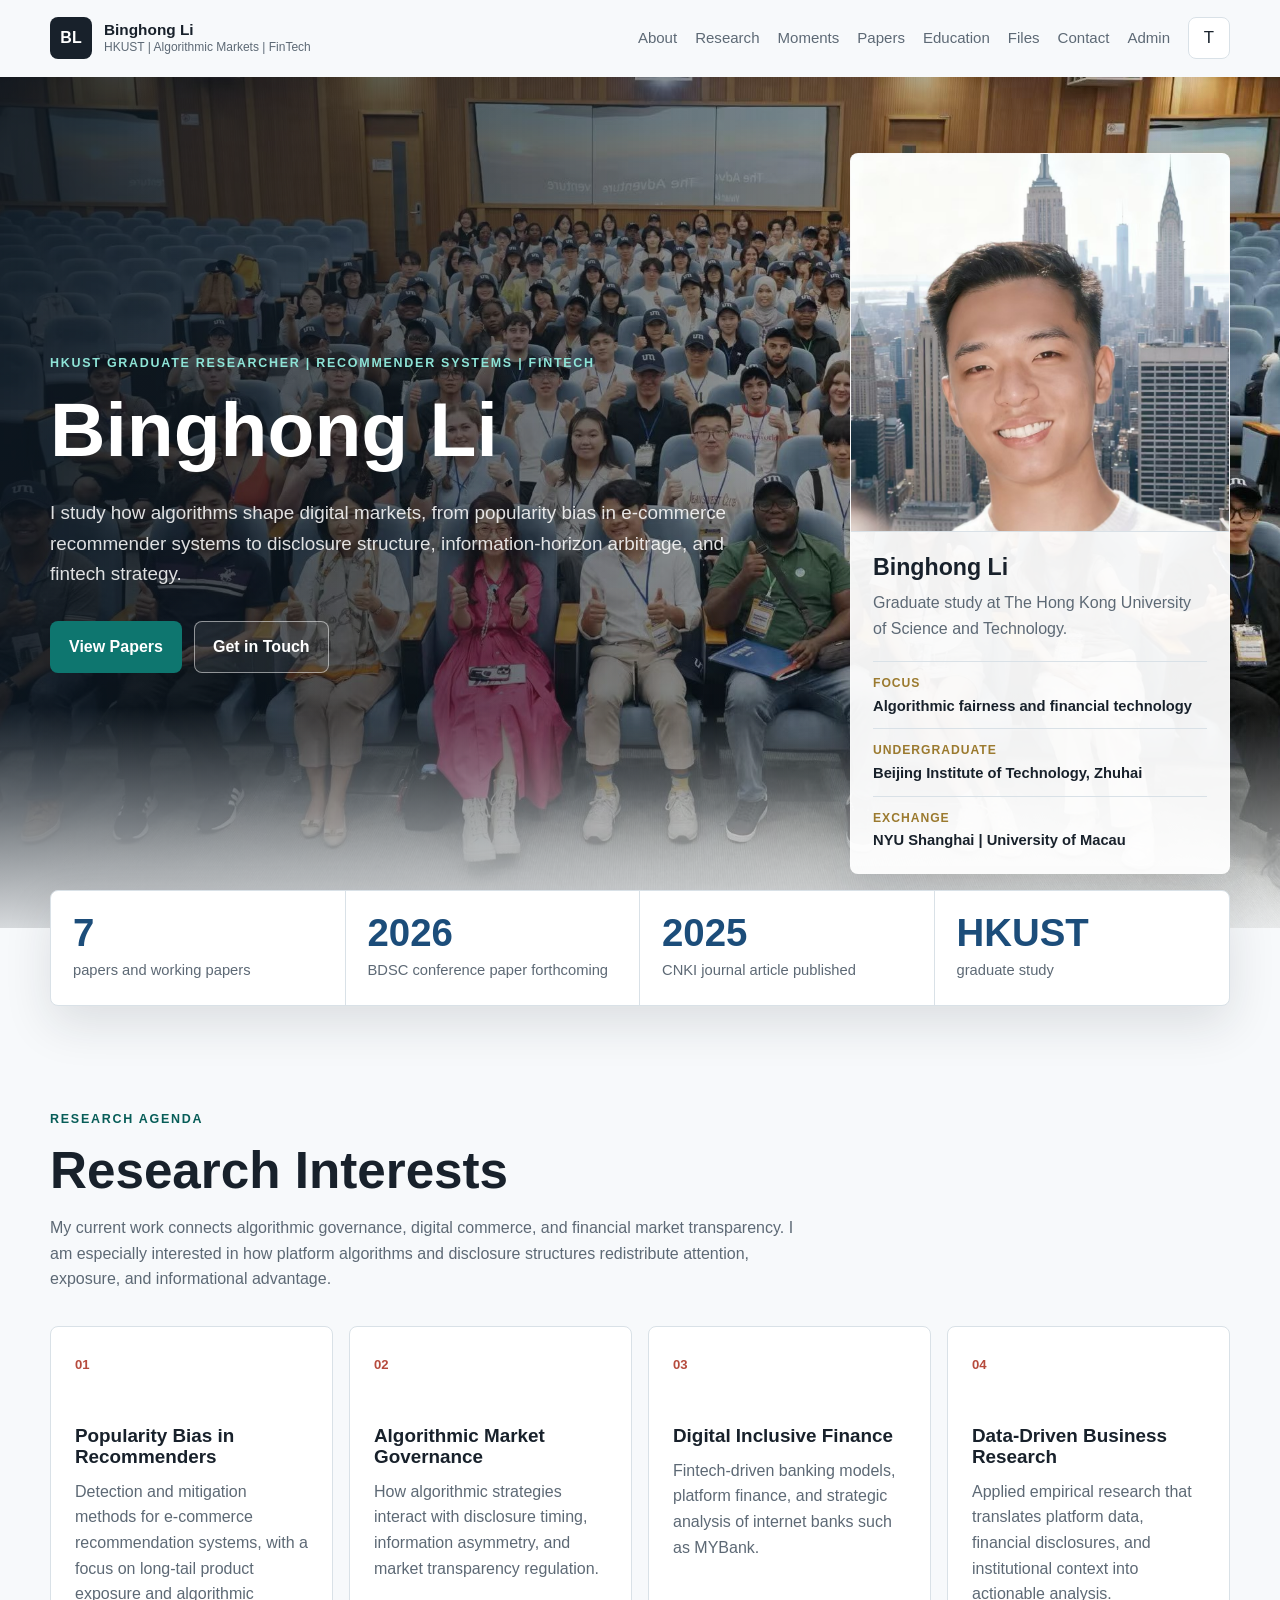
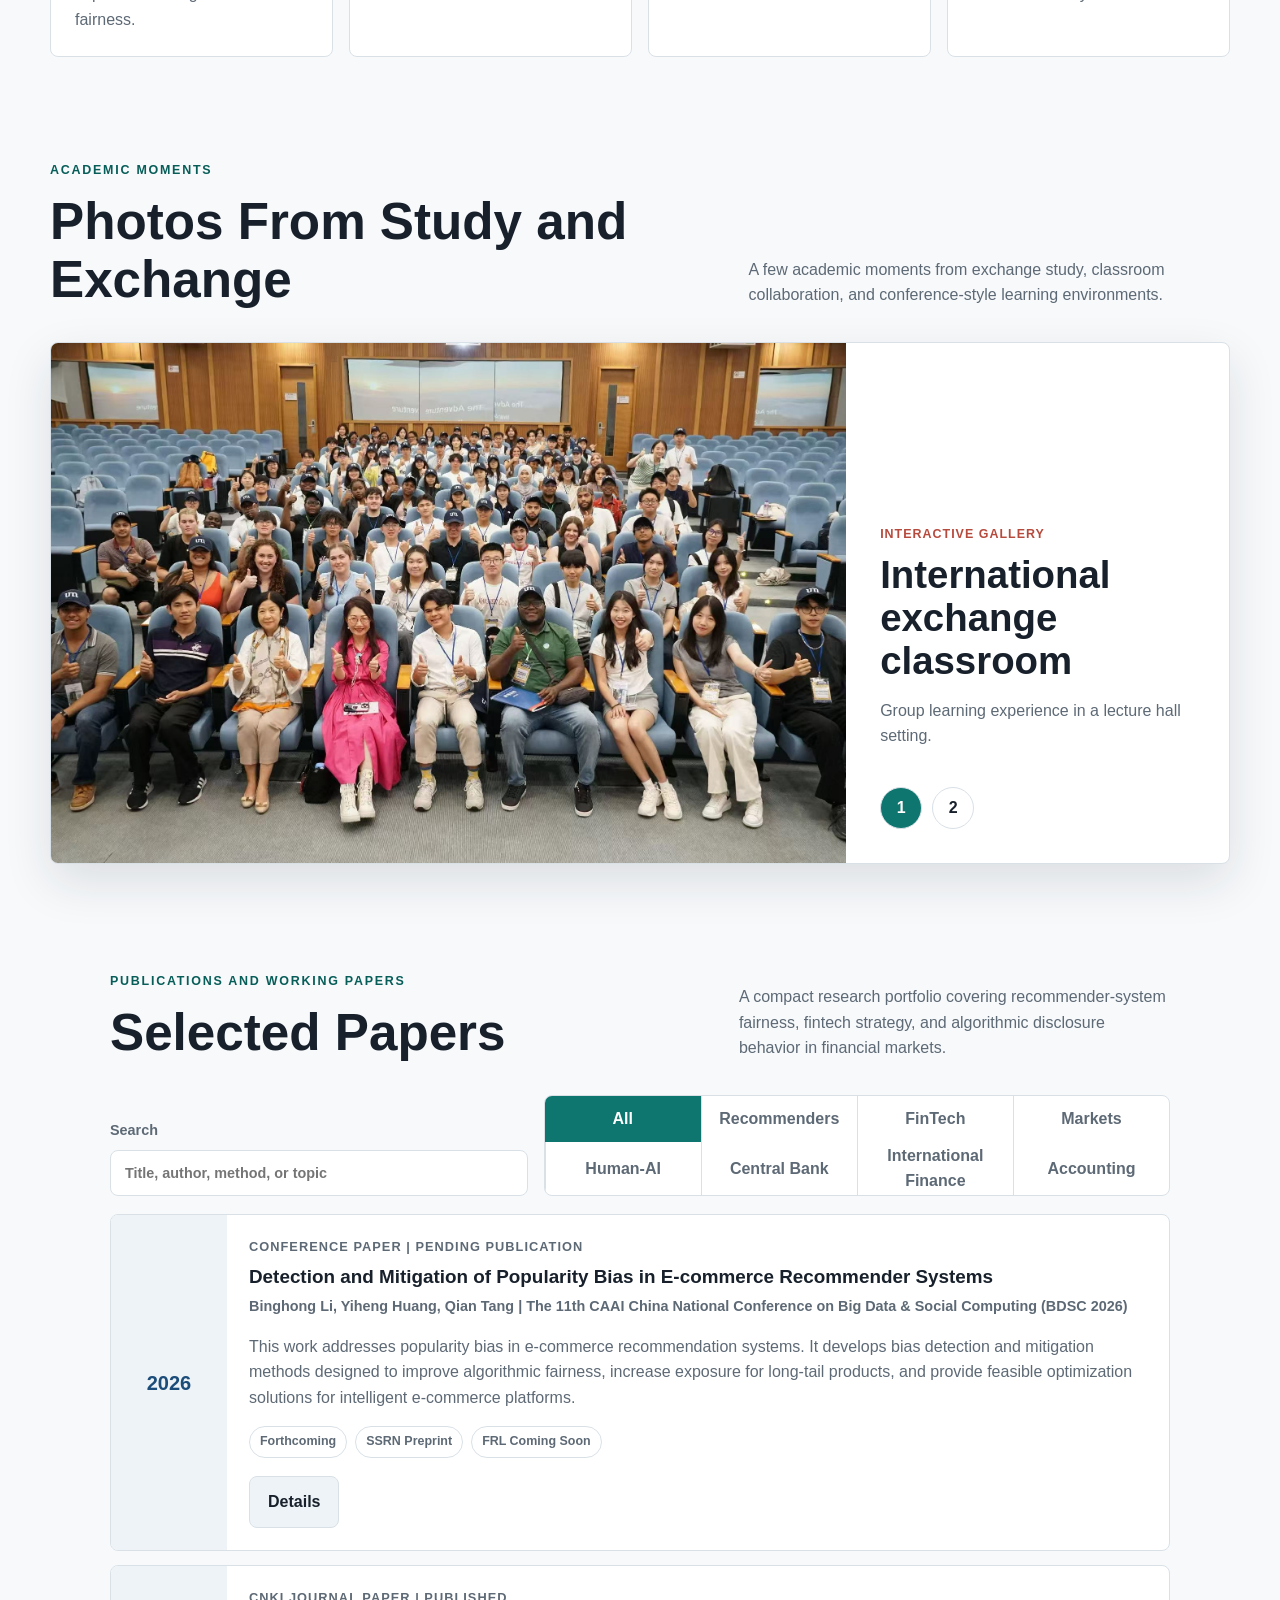
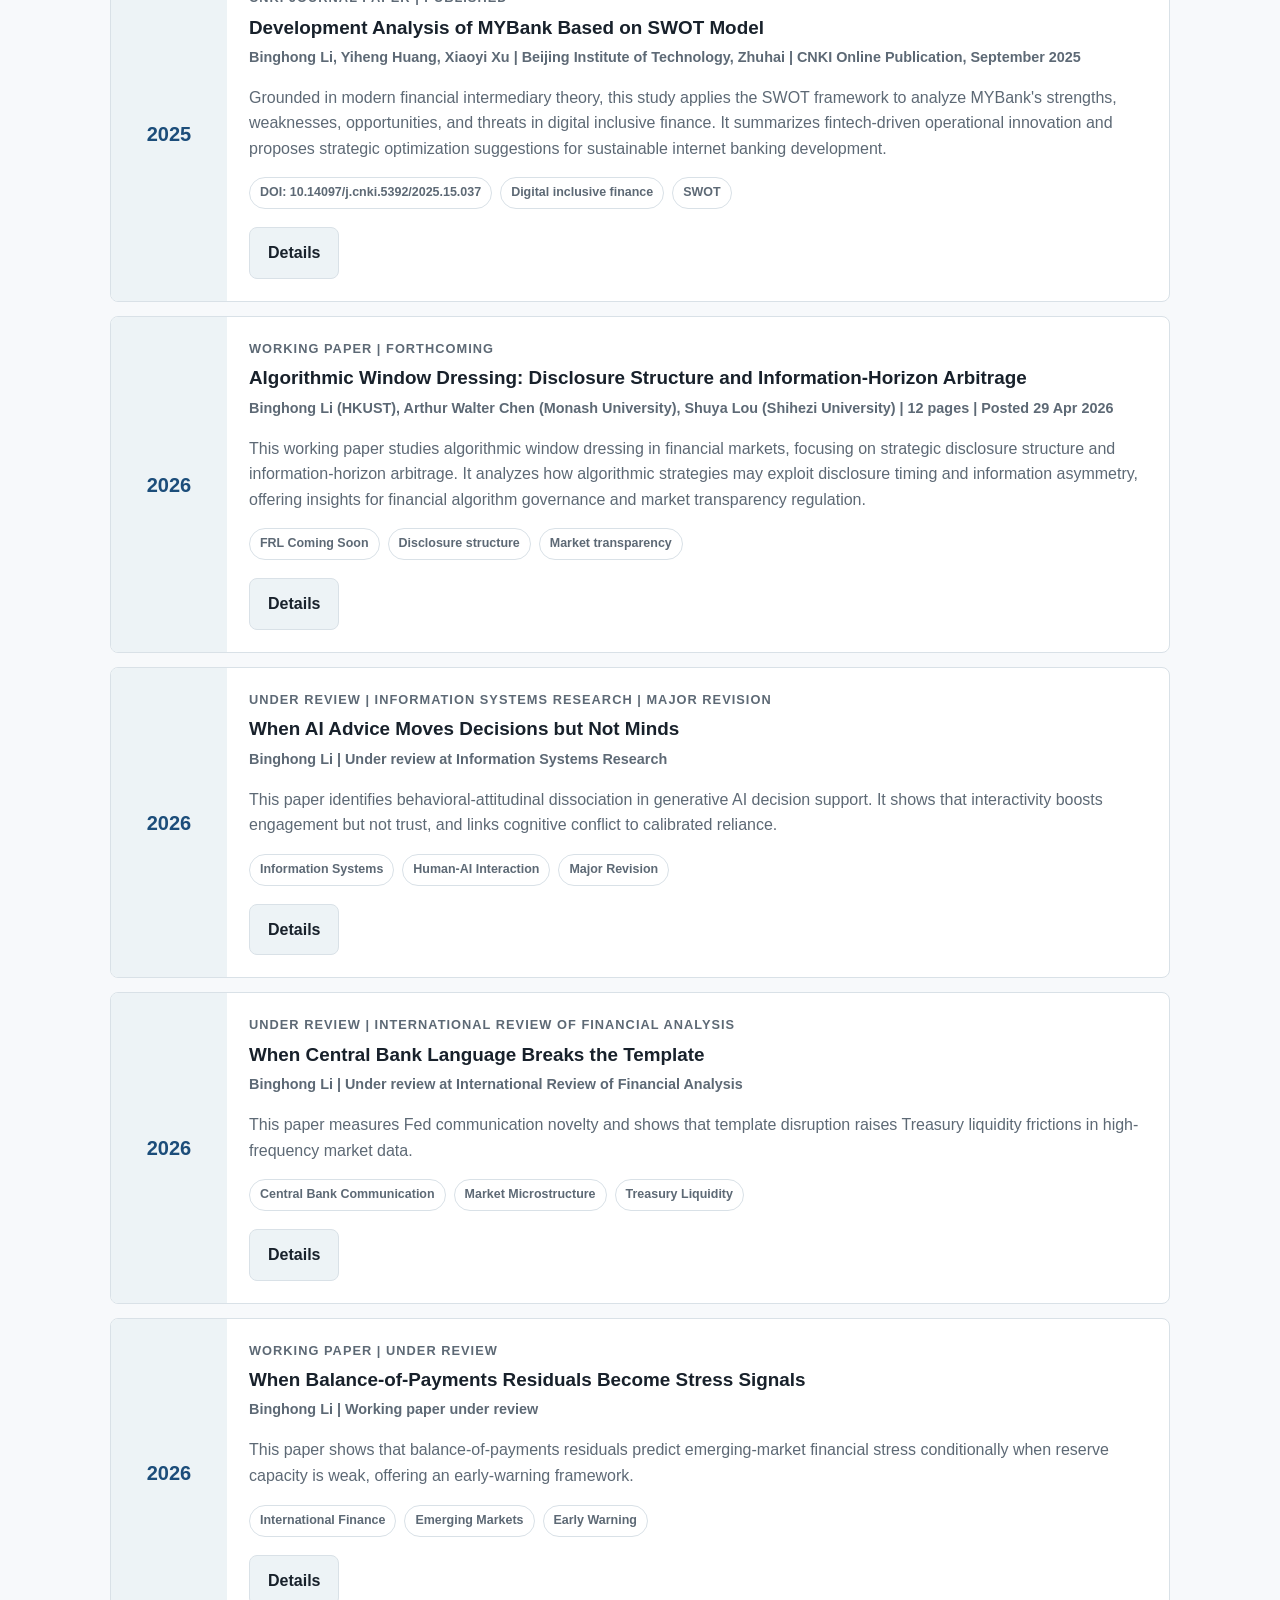
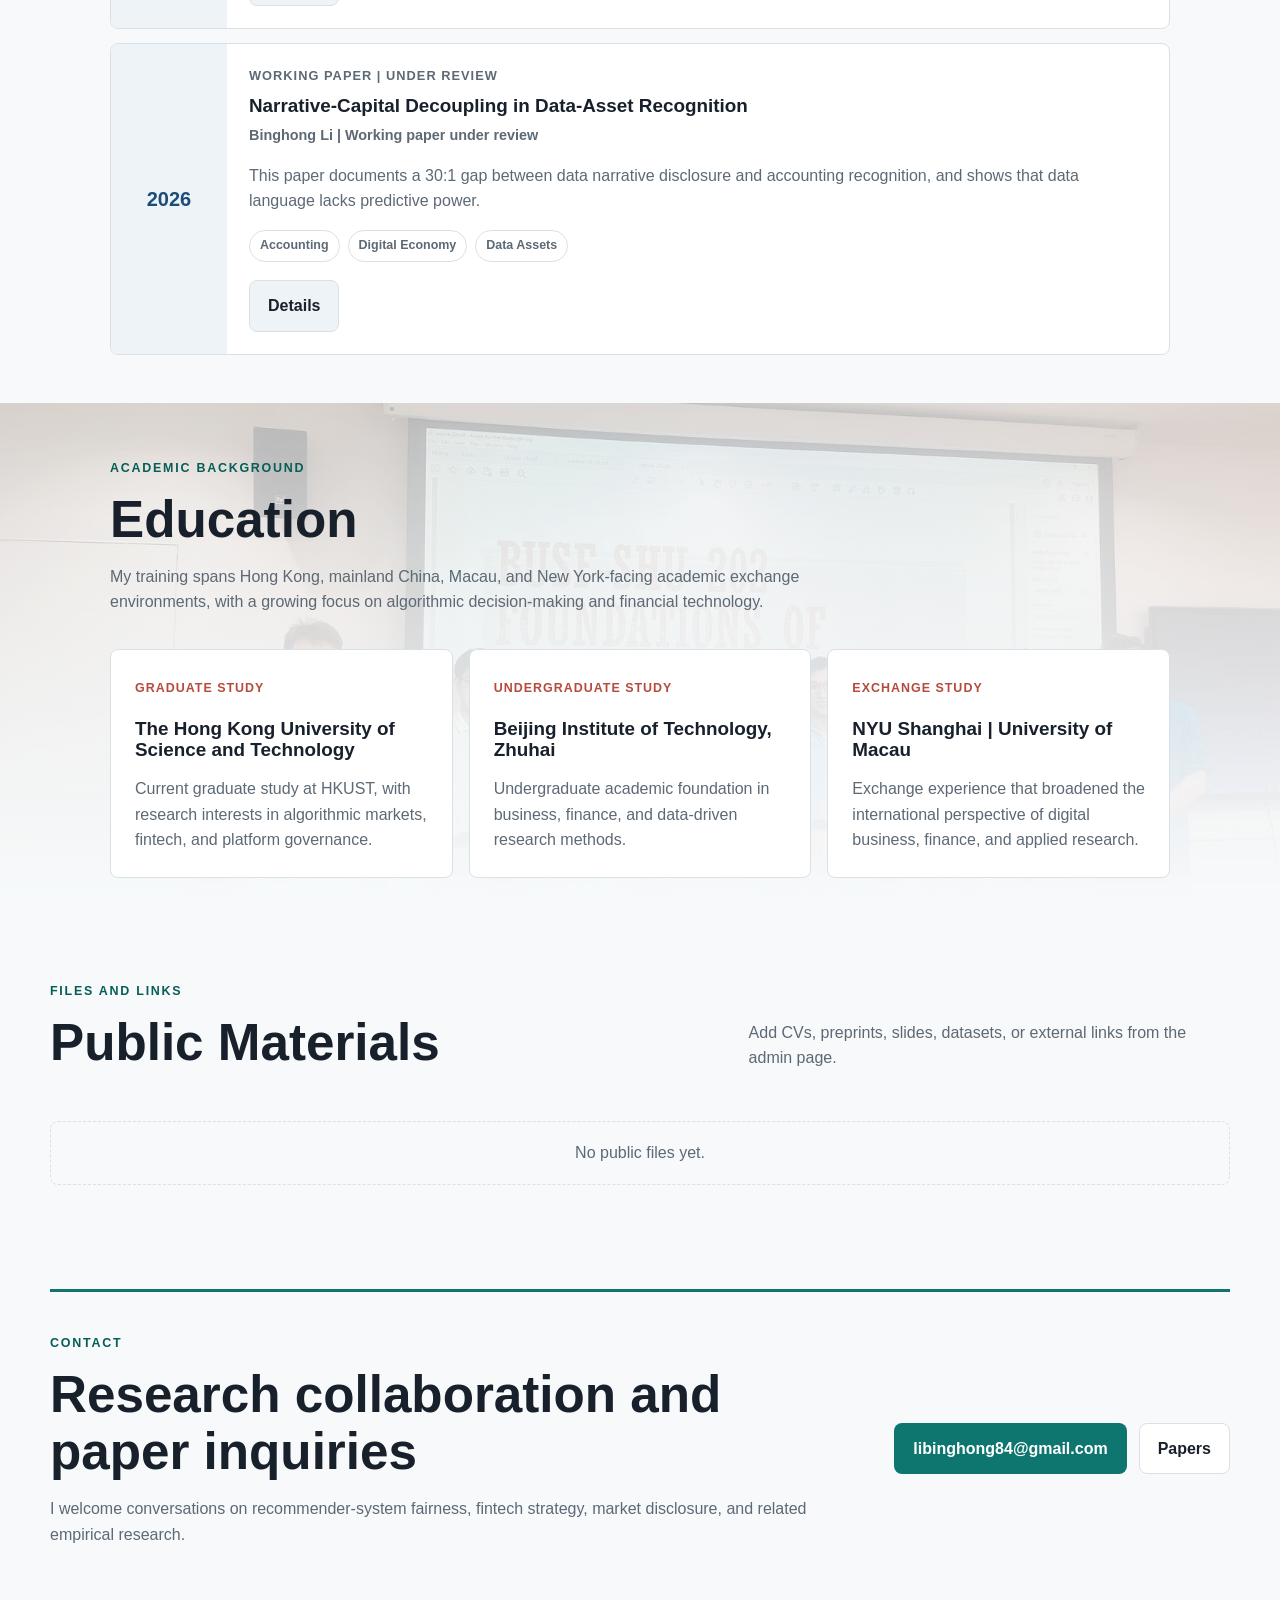
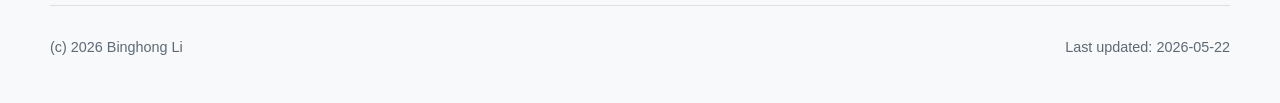
==== index.html @ abc06314 "Add files via upload" ====
<!doctype html>
<html lang="en">
  <head>
    <meta charset="utf-8">
    <meta name="viewport" content="width=device-width, initial-scale=1">
    <meta
      name="description"
      content="Academic website of Binghong Li, an HKUST graduate researcher working on algorithmic fairness, recommender systems, fintech strategy, and financial market disclosure."
    >
    <meta name="author" content="Binghong Li">
    <meta name="robots" content="index, follow">
    <meta property="og:title" content="Binghong Li | Academic Website">
    <meta
      property="og:description"
      content="Research on algorithmic fairness, recommender systems, fintech strategy, and financial market disclosure."
    >
    <meta property="og:type" content="website">
    <meta property="og:url" content="https://joeli558.github.io/">
    <link rel="canonical" href="https://joeli558.github.io/">
    <title>Binghong Li | Academic Website</title>
    <link rel="stylesheet" href="styles.css">
  </head>
  <body>
    <a class="skip-link" href="#main">Skip to content</a>

    <header class="site-header" data-header>
      <nav class="nav-shell" aria-label="Main navigation">
        <a class="brand" href="#home" aria-label="Back to home">
          <span class="brand-mark" aria-hidden="true" data-brand-mark>BL</span>
          <span>
            <strong data-profile-name>Binghong Li</strong>
            <small data-nav-subtitle>HKUST | Algorithmic Markets | FinTech</small>
          </span>
        </a>

        <button class="nav-toggle" type="button" aria-expanded="false" aria-controls="site-menu" aria-label="Open navigation">
          <span></span>
          <span></span>
          <span></span>
        </button>

        <div class="site-menu" id="site-menu">
          <a href="#about">About</a>
          <a href="#research">Research</a>
          <a href="#moments">Moments</a>
          <a href="#papers">Papers</a>
          <a href="#education">Education</a>
          <a href="#files">Files</a>
          <a href="#contact">Contact</a>
          <a href="admin.html">Admin</a>
          <button class="icon-button" type="button" data-theme-toggle aria-label="Toggle color theme" title="Toggle color theme">
            <span data-theme-icon aria-hidden="true">T</span>
          </button>
        </div>
      </nav>
    </header>

    <main id="main">
      <section class="hero personal-hero" id="home" aria-label="Home">
        <div class="hero-overlay"></div>
        <div class="hero-content personal-hero-content">
          <div class="hero-text">
            <p class="eyebrow" data-hero-kicker>HKUST Graduate Researcher | Recommender Systems | FinTech</p>
            <h1 data-hero-title>Binghong Li</h1>
            <p class="hero-copy" data-hero-summary>
              I study how algorithms shape digital markets, from popularity bias in e-commerce recommender systems
              to disclosure structure, information-horizon arbitrage, and fintech strategy.
            </p>
            <div class="hero-actions" aria-label="Primary actions">
              <a class="button primary" href="#papers">View Papers</a>
              <a class="button secondary" href="#contact">Get in Touch</a>
            </div>
          </div>

          <aside class="portrait-card" aria-label="Profile summary">
            <img data-profile-photo src="assets/binghong-li.jpg" alt="Portrait of Binghong Li">
            <div class="portrait-body">
              <h2 data-card-name>Binghong Li</h2>
              <p data-card-summary>Graduate study at The Hong Kong University of Science and Technology.</p>
              <ul class="profile-facts" data-profile-facts></ul>
            </div>
          </aside>
        </div>
      </section>

      <section class="metric-band" id="about" aria-label="Academic overview" data-metrics></section>

      <section class="section" id="research">
        <div class="section-heading">
          <p class="eyebrow">Research Agenda</p>
          <h2>Research Interests</h2>
          <p data-research-intro>
            My current work connects algorithmic governance, digital commerce, and financial market transparency.
            I am especially interested in how platform algorithms and disclosure structures redistribute attention,
            exposure, and informational advantage.
          </p>
        </div>

        <div class="focus-grid" data-research-grid></div>
      </section>

      <section class="section moments-section" id="moments">
        <div class="section-heading split">
          <div>
            <p class="eyebrow">Academic Moments</p>
            <h2>Photos From Study and Exchange</h2>
          </div>
          <p data-moments-intro>
            A few academic moments from exchange study, classroom collaboration, and conference-style learning environments.
          </p>
        </div>

        <div class="moment-viewer">
          <div class="moment-frame">
            <img data-moment-image src="assets/background-auditorium.jpg" alt="Academic moment">
          </div>
          <div class="moment-panel">
            <p class="project-type">Interactive gallery</p>
            <h3 data-moment-title>International exchange classroom</h3>
            <p data-moment-caption>Group learning experience in a lecture hall setting.</p>
            <div class="moment-actions" data-moment-actions></div>
          </div>
        </div>
      </section>

      <section class="section paper-section" id="papers">
        <div class="section-heading split">
          <div>
            <p class="eyebrow">Publications and Working Papers</p>
            <h2>Selected Papers</h2>
          </div>
          <p data-papers-intro>
            A compact research portfolio covering recommender-system fairness, fintech strategy, and algorithmic disclosure behavior in financial markets.
          </p>
        </div>

        <div class="paper-tools" aria-label="Paper filters">
          <label class="search-field">
            <span>Search</span>
            <input data-paper-search type="search" placeholder="Title, author, method, or topic" autocomplete="off">
          </label>

          <div class="segmented" role="group" aria-label="Filter papers by topic" data-paper-filters></div>
        </div>

        <div class="paper-list" data-paper-list></div>
        <p class="empty-state" data-empty-state hidden>No matching paper found.</p>
      </section>

      <section class="section education-section" id="education">
        <div class="section-heading">
          <p class="eyebrow">Academic Background</p>
          <h2>Education</h2>
          <p data-education-intro>
            My training spans Hong Kong, mainland China, Macau, and New York-facing academic exchange environments,
            with a growing focus on algorithmic decision-making and financial technology.
          </p>
        </div>

        <div class="timeline-grid" data-education-grid></div>
      </section>

      <section class="section files-section" id="files">
        <div class="section-heading split">
          <div>
            <p class="eyebrow">Files and Links</p>
            <h2>Public Materials</h2>
          </div>
          <p data-files-intro>
            Add CVs, preprints, slides, datasets, or external links from the admin page.
          </p>
        </div>

        <div class="file-grid" data-file-grid></div>
        <p class="empty-state" data-file-empty>No public files yet.</p>
      </section>

      <section class="contact-band" id="contact">
        <div>
          <p class="eyebrow">Contact</p>
          <h2 data-contact-title>Research collaboration and paper inquiries</h2>
          <p data-contact-text>
            I welcome conversations on recommender-system fairness, fintech strategy, market disclosure,
            and related empirical research.
          </p>
        </div>
        <div class="contact-actions">
          <a class="button primary" data-contact-email href="mailto:libinghong84@gmail.com">libinghong84@gmail.com</a>
          <a class="button secondary" href="#papers">Papers</a>
        </div>
      </section>
    </main>

    <footer class="site-footer">
      <p data-footer-copy>(c) 2026 Binghong Li</p>
      <p>Last updated: <span data-last-updated>2026-05-22</span></p>
    </footer>

    <script src="content/site-content.js"></script>
    <script src="script.js"></script>
  </body>
</html>
---- styles.css ----
:root {
  color-scheme: light;
  --bg: #f7f9fb;
  --surface: #ffffff;
  --surface-strong: #edf3f6;
  --ink: #18212b;
  --muted: #5d6975;
  --line: #d9e1e7;
  --teal: #0e766f;
  --teal-dark: #075d58;
  --blue: #1c4d7a;
  --coral: #b64b3d;
  --brass: #9b7a2f;
  --shadow: 0 18px 48px rgba(24, 33, 43, 0.12);
  --header-height: 76px;
}

:root[data-theme="dark"] {
  color-scheme: dark;
  --bg: #111820;
  --surface: #18222d;
  --surface-strong: #22303d;
  --ink: #f3f7fb;
  --muted: #b9c4cf;
  --line: #334454;
  --teal: #4bb7aa;
  --teal-dark: #7ccfc7;
  --blue: #8cbde6;
  --coral: #e48a7d;
  --brass: #d5b96a;
  --shadow: 0 18px 48px rgba(0, 0, 0, 0.24);
}

* {
  box-sizing: border-box;
}

html {
  scroll-behavior: smooth;
}

body {
  margin: 0;
  background: var(--bg);
  color: var(--ink);
  font-family:
    "Inter",
    "Segoe UI",
    "Noto Sans SC",
    "Microsoft YaHei",
    Arial,
    sans-serif;
  line-height: 1.6;
}

body.nav-open {
  overflow: hidden;
}

a {
  color: inherit;
  text-decoration: none;
}

img {
  display: block;
  max-width: 100%;
}

button,
input {
  font: inherit;
}

.skip-link {
  position: fixed;
  left: 16px;
  top: -60px;
  z-index: 20;
  background: var(--surface);
  border: 1px solid var(--line);
  padding: 10px 14px;
  transition: top 0.2s ease;
}

.skip-link:focus {
  top: 16px;
}

.site-header {
  position: sticky;
  top: 0;
  z-index: 10;
  min-height: var(--header-height);
  border-bottom: 1px solid transparent;
  transition:
    background 0.2s ease,
    border-color 0.2s ease,
    box-shadow 0.2s ease;
}

.site-header.is-scrolled {
  background: color-mix(in srgb, var(--surface) 94%, transparent);
  border-bottom-color: var(--line);
  box-shadow: 0 10px 28px rgba(24, 33, 43, 0.08);
  backdrop-filter: blur(18px);
}

.nav-shell {
  width: min(1180px, calc(100% - 40px));
  min-height: var(--header-height);
  margin: 0 auto;
  display: flex;
  align-items: center;
  justify-content: space-between;
  gap: 24px;
}

.brand {
  display: inline-flex;
  align-items: center;
  gap: 12px;
  min-width: 0;
}

.brand-mark {
  width: 42px;
  height: 42px;
  display: grid;
  place-items: center;
  flex: 0 0 auto;
  background: var(--ink);
  color: var(--surface);
  border-radius: 8px;
  font-weight: 800;
  letter-spacing: 0;
}

.brand strong,
.brand small {
  display: block;
}

.brand strong {
  font-size: 0.96rem;
  line-height: 1.2;
}

.brand small {
  color: var(--muted);
  font-size: 0.75rem;
  line-height: 1.25;
}

.site-menu {
  display: flex;
  align-items: center;
  gap: 18px;
  color: var(--muted);
  font-size: 0.94rem;
}

.site-menu a {
  position: relative;
  padding: 10px 0;
}

.site-menu a::after {
  position: absolute;
  left: 0;
  right: 0;
  bottom: 5px;
  height: 2px;
  background: var(--teal);
  content: "";
  opacity: 0;
  transform: scaleX(0.4);
  transition:
    opacity 0.2s ease,
    transform 0.2s ease;
}

.site-menu a:hover,
.site-menu a.is-active {
  color: var(--ink);
}

.site-menu a:hover::after,
.site-menu a.is-active::after {
  opacity: 1;
  transform: scaleX(1);
}

.icon-button,
.nav-toggle {
  border: 1px solid var(--line);
  background: var(--surface);
  color: var(--ink);
  cursor: pointer;
}

.icon-button {
  width: 42px;
  height: 42px;
  display: grid;
  place-items: center;
  border-radius: 8px;
  font-size: 1.05rem;
}

.nav-toggle {
  width: 44px;
  height: 44px;
  display: none;
  place-items: center;
  border-radius: 8px;
  padding: 10px;
}

.nav-toggle span {
  width: 20px;
  height: 2px;
  display: block;
  background: currentColor;
  transition:
    transform 0.2s ease,
    opacity 0.2s ease;
}

.nav-toggle span + span {
  margin-top: 5px;
}

.hero {
  position: relative;
  min-height: clamp(560px, 82svh, 760px);
  display: flex;
  align-items: center;
  isolation: isolate;
  background:
    linear-gradient(90deg, rgba(12, 22, 32, 0.88) 0%, rgba(12, 22, 32, 0.58) 43%, rgba(12, 22, 32, 0.08) 100%),
    url("assets/background-auditorium.jpg") center 46% / cover no-repeat;
  color: #fff;
}

.hero-overlay {
  position: absolute;
  inset: auto 0 0;
  height: 26%;
  z-index: -1;
  background: linear-gradient(0deg, var(--bg), transparent);
  opacity: 0.85;
}

.hero-content {
  width: min(1180px, calc(100% - 40px));
  margin: 0 auto;
  padding: 76px 0 54px;
}

.personal-hero-content {
  display: grid;
  grid-template-columns: minmax(0, 1fr) minmax(280px, 380px);
  gap: clamp(28px, 6vw, 72px);
  align-items: center;
}

.hero-text {
  min-width: 0;
}

.portrait-card {
  border: 1px solid rgba(255, 255, 255, 0.24);
  border-radius: 8px;
  overflow: hidden;
  background: color-mix(in srgb, var(--surface) 94%, transparent);
  color: var(--ink);
  box-shadow: var(--shadow);
}

.portrait-card img {
  width: 100%;
  aspect-ratio: 1 / 1;
  object-fit: cover;
  object-position: center 23%;
  border-bottom: 1px solid var(--line);
}

.portrait-body {
  padding: 22px;
}

.portrait-card h2 {
  font-size: 1.45rem;
}

.portrait-body p {
  margin: 10px 0 0;
  color: var(--muted);
}

.profile-facts {
  display: grid;
  gap: 12px;
  list-style: none;
  margin: 20px 0 0;
  padding: 0;
}

.profile-facts li {
  display: grid;
  gap: 3px;
  border-top: 1px solid var(--line);
  padding-top: 12px;
}

.profile-facts span {
  color: var(--brass);
  font-size: 0.76rem;
  font-weight: 900;
  letter-spacing: 0.08em;
  text-transform: uppercase;
}

.profile-facts strong {
  font-size: 0.92rem;
  line-height: 1.35;
}

.eyebrow {
  margin: 0 0 12px;
  color: var(--teal-dark);
  font-size: 0.78rem;
  font-weight: 800;
  letter-spacing: 0.14em;
  text-transform: uppercase;
}

.hero .eyebrow {
  color: #8ee4d7;
}

h1,
h2,
h3,
p {
  overflow-wrap: anywhere;
}

h1,
h2,
h3 {
  margin: 0;
  line-height: 1.12;
  letter-spacing: 0;
}

h1 {
  max-width: 780px;
  font-size: clamp(2.4rem, 6vw, 5.7rem);
}

h2 {
  font-size: clamp(2rem, 4vw, 3.4rem);
}

h3 {
  font-size: 1.18rem;
}

.hero-copy {
  max-width: 700px;
  margin: 26px 0 0;
  color: rgba(255, 255, 255, 0.86);
  font-size: clamp(1rem, 2vw, 1.18rem);
}

.hero-actions,
.contact-actions {
  display: flex;
  flex-wrap: wrap;
  gap: 12px;
  margin-top: 32px;
}

.button {
  min-height: 46px;
  display: inline-flex;
  align-items: center;
  justify-content: center;
  border: 1px solid transparent;
  border-radius: 8px;
  padding: 12px 18px;
  font-weight: 800;
  transition:
    transform 0.2s ease,
    background 0.2s ease,
    border-color 0.2s ease;
}

.button:hover {
  transform: translateY(-2px);
}

.button.primary {
  background: var(--teal);
  color: #fff;
}

.button.primary:hover {
  background: var(--teal-dark);
}

.button.secondary {
  border-color: rgba(255, 255, 255, 0.5);
  color: #fff;
  background: rgba(255, 255, 255, 0.08);
}

.contact-band .button.secondary {
  border-color: var(--line);
  color: var(--ink);
  background: var(--surface);
}

.metric-band {
  width: min(1180px, calc(100% - 40px));
  margin: -38px auto 0;
  position: relative;
  z-index: 2;
  display: grid;
  grid-template-columns: repeat(4, minmax(0, 1fr));
  border: 1px solid var(--line);
  border-radius: 8px;
  background: var(--surface);
  box-shadow: var(--shadow);
  overflow: hidden;
}

.metric {
  padding: 22px;
  border-right: 1px solid var(--line);
}

.metric:last-child {
  border-right: 0;
}

.metric strong,
.metric span {
  display: block;
}

.metric strong {
  color: var(--blue);
  font-size: clamp(1.5rem, 3vw, 2.4rem);
  line-height: 1.05;
}

.metric span {
  margin-top: 6px;
  color: var(--muted);
  font-size: 0.92rem;
}

.section {
  width: min(1180px, calc(100% - 40px));
  margin: 0 auto;
  padding: 104px 0 0;
}

.section-heading {
  max-width: 760px;
  margin-bottom: 34px;
}

.section-heading.split {
  max-width: none;
  display: grid;
  grid-template-columns: minmax(0, 0.9fr) minmax(280px, 0.65fr);
  gap: 32px;
  align-items: end;
}

.section-heading p:not(.eyebrow) {
  margin: 16px 0 0;
  color: var(--muted);
  font-size: 1rem;
}

.focus-grid {
  display: grid;
  grid-template-columns: repeat(4, minmax(0, 1fr));
  gap: 16px;
}

.focus-card,
.paper-card,
.project-card,
.tab-shell,
.moment-viewer {
  border: 1px solid var(--line);
  border-radius: 8px;
  background: var(--surface);
}

.focus-card {
  min-height: 254px;
  padding: 24px;
}

.focus-index {
  color: var(--coral);
  font-size: 0.82rem;
  font-weight: 900;
}

.focus-card h3 {
  margin-top: 48px;
}

.focus-card p,
.paper-card p,
.project-card p,
.tab-panel p,
.tab-panel li {
  color: var(--muted);
}

.focus-card p {
  margin: 12px 0 0;
}

.paper-section {
  width: min(1060px, calc(100% - 40px));
}

.paper-tools {
  display: grid;
  grid-template-columns: minmax(260px, 0.8fr) minmax(320px, 1.2fr);
  gap: 16px;
  align-items: end;
  margin-bottom: 18px;
}

.search-field {
  display: grid;
  gap: 8px;
  color: var(--muted);
  font-size: 0.9rem;
  font-weight: 700;
}

.search-field input {
  width: 100%;
  height: 46px;
  border: 1px solid var(--line);
  border-radius: 8px;
  padding: 0 14px;
  background: var(--surface);
  color: var(--ink);
}

.segmented {
  display: flex;
  flex-wrap: wrap;
  border: 1px solid var(--line);
  border-radius: 8px;
  background: var(--surface);
  overflow: hidden;
}

.segmented button,
.tabs button {
  min-height: 46px;
  flex: 1 1 150px;
  border: 0;
  background: transparent;
  color: var(--muted);
  cursor: pointer;
  font-weight: 800;
}

.segmented button + button {
  border-left: 1px solid var(--line);
}

.segmented button.is-active,
.tabs button[aria-selected="true"] {
  background: var(--teal);
  color: #fff;
}

.paper-list {
  display: grid;
  gap: 14px;
}

.paper-card {
  display: grid;
  grid-template-columns: 116px minmax(0, 1fr);
  overflow: hidden;
}

.paper-card[hidden] {
  display: none;
}

.paper-year {
  display: grid;
  place-items: center;
  background: var(--surface-strong);
  color: var(--blue);
  font-size: 1.25rem;
  font-weight: 900;
}

.paper-body {
  padding: 22px;
}

.paper-meta {
  margin: 8px 0 10px;
  color: var(--brass);
  font-size: 0.9rem;
  font-weight: 800;
}

.paper-status {
  margin: 0 0 8px;
  color: var(--coral);
  font-size: 0.8rem;
  font-weight: 900;
  letter-spacing: 0.08em;
  text-transform: uppercase;
}

.paper-body p:last-of-type {
  margin-bottom: 0;
}

.paper-actions {
  margin-top: 18px;
}

.paper-detail-link {
  background: var(--surface-strong);
  color: var(--ink);
  border-color: var(--line);
}

.tag-row {
  display: flex;
  flex-wrap: wrap;
  gap: 8px;
  margin-top: 16px;
}

.tag-row span {
  border: 1px solid var(--line);
  border-radius: 999px;
  padding: 5px 10px;
  color: var(--muted);
  font-size: 0.78rem;
  font-weight: 800;
}

.empty-state {
  border: 1px dashed var(--line);
  border-radius: 8px;
  padding: 18px;
  color: var(--muted);
  text-align: center;
}

.project-section {
  width: min(1240px, calc(100% - 40px));
}

.moments-section {
  width: min(1180px, calc(100% - 40px));
}

.moment-viewer {
  display: grid;
  grid-template-columns: minmax(0, 1.35fr) minmax(280px, 0.65fr);
  overflow: hidden;
  box-shadow: var(--shadow);
}

.moment-frame {
  min-height: clamp(280px, 46vw, 520px);
  background: var(--surface-strong);
}

.moment-frame img {
  width: 100%;
  height: 100%;
  min-height: inherit;
  object-fit: cover;
  object-position: center;
  transition: transform 0.7s ease, opacity 0.25s ease;
}

.moment-viewer:hover .moment-frame img {
  transform: scale(1.03);
}

.moment-panel {
  display: grid;
  align-content: end;
  padding: clamp(22px, 4vw, 34px);
}

.moment-panel h3 {
  font-size: clamp(1.5rem, 3vw, 2.4rem);
}

.moment-panel p:not(.project-type) {
  color: var(--muted);
}

.moment-actions {
  display: flex;
  gap: 10px;
  margin-top: 22px;
}

.moment-actions button {
  width: 42px;
  height: 42px;
  border: 1px solid var(--line);
  border-radius: 999px;
  background: var(--surface);
  color: var(--ink);
  cursor: pointer;
  font-weight: 900;
}

.moment-actions button.is-active {
  background: var(--teal);
  color: #fff;
}

.project-grid {
  display: grid;
  grid-template-columns: repeat(3, minmax(0, 1fr));
  gap: 16px;
}

.file-grid {
  display: grid;
  grid-template-columns: repeat(3, minmax(0, 1fr));
  gap: 16px;
}

.project-card {
  overflow: hidden;
}

.file-card {
  border: 1px solid var(--line);
  border-radius: 8px;
  background: var(--surface);
  padding: 22px;
}

.project-card img {
  width: 100%;
  aspect-ratio: 4 / 3;
  object-fit: cover;
  background: var(--surface-strong);
  border-bottom: 1px solid var(--line);
}

.project-card div {
  padding: 20px;
}

.project-type {
  margin: 0 0 8px;
  color: var(--coral);
  font-size: 0.78rem;
  font-weight: 900;
  letter-spacing: 0.08em;
  text-transform: uppercase;
}

.project-card p:last-child {
  margin-bottom: 0;
}

.file-card p:not(.project-type) {
  color: var(--muted);
}

.file-link {
  margin-top: 12px;
  background: var(--surface-strong);
  color: var(--ink);
  border-color: var(--line);
}

.teaching-section {
  width: min(1060px, calc(100% - 40px));
}

.education-section {
  position: relative;
  width: min(1060px, calc(100% - 40px));
  isolation: isolate;
}

.education-section::before {
  position: absolute;
  top: 48px;
  left: 50%;
  width: 100vw;
  height: calc(100% - 20px);
  min-height: 420px;
  z-index: -2;
  transform: translateX(-50%);
  background:
    linear-gradient(180deg, color-mix(in srgb, var(--bg) 60%, transparent), var(--bg) 98%),
    linear-gradient(90deg, rgba(14, 118, 111, 0.08), rgba(182, 75, 61, 0.06)),
    url("assets/background-classroom.jpg") center 52% / cover no-repeat;
  content: "";
}

.education-section::after {
  position: absolute;
  top: 48px;
  left: 50%;
  width: 100vw;
  height: calc(100% - 20px);
  min-height: 420px;
  z-index: -1;
  transform: translateX(-50%);
  background: color-mix(in srgb, var(--bg) 24%, transparent);
  content: "";
}

.timeline-grid {
  display: grid;
  grid-template-columns: repeat(3, minmax(0, 1fr));
  gap: 16px;
}

.timeline-item {
  border: 1px solid var(--line);
  border-radius: 8px;
  background: var(--surface);
  padding: 24px;
}

.timeline-item span {
  color: var(--coral);
  font-size: 0.78rem;
  font-weight: 900;
  letter-spacing: 0.08em;
  text-transform: uppercase;
}

.timeline-item h3 {
  margin-top: 18px;
}

.timeline-item p {
  margin-bottom: 0;
  color: var(--muted);
}

.tab-shell {
  display: grid;
  grid-template-columns: 220px minmax(0, 1fr);
  min-height: 300px;
  overflow: hidden;
}

.tabs {
  display: grid;
  align-content: start;
  border-right: 1px solid var(--line);
  background: var(--surface-strong);
}

.tabs button {
  border-bottom: 1px solid var(--line);
  text-align: left;
  padding: 0 18px;
}

.tab-panel {
  padding: 34px;
}

.tab-panel h3 {
  font-size: clamp(1.5rem, 3vw, 2.2rem);
}

.tab-panel p {
  max-width: 680px;
}

.tab-panel ul {
  display: grid;
  gap: 8px;
  margin: 22px 0 0;
  padding-left: 20px;
}

.contact-band {
  width: min(1180px, calc(100% - 40px));
  margin: 104px auto 0;
  display: grid;
  grid-template-columns: minmax(0, 1fr) auto;
  gap: 28px;
  align-items: center;
  border-top: 3px solid var(--teal);
  border-bottom: 1px solid var(--line);
  padding: 42px 0;
}

.contact-band h2 {
  max-width: 780px;
}

.contact-band p:not(.eyebrow) {
  max-width: 760px;
  color: var(--muted);
}

.contact-actions {
  margin-top: 0;
}

.site-footer {
  width: min(1180px, calc(100% - 40px));
  margin: 0 auto;
  padding: 30px 0 44px;
  display: flex;
  justify-content: space-between;
  gap: 20px;
  color: var(--muted);
  font-size: 0.9rem;
}

.site-footer p {
  margin: 0;
}

.admin-body {
  background: var(--bg);
}

.admin-shell {
  width: min(1180px, calc(100% - 32px));
  margin: 0 auto;
  padding: 32px 0 60px;
}

.admin-login {
  min-height: 100svh;
  display: grid;
  place-items: center;
  background:
    linear-gradient(90deg, rgba(17, 24, 32, 0.9), rgba(17, 24, 32, 0.48)),
    url("assets/background-classroom.jpg") center / cover no-repeat;
  margin: -32px calc(50% - 50vw) -60px;
  padding: 32px max(16px, calc(50vw - 590px)) 60px;
}

.admin-login-card,
.admin-card {
  border: 1px solid var(--line);
  border-radius: 8px;
  background: var(--surface);
  box-shadow: var(--shadow);
}

.admin-login-card {
  width: min(560px, 100%);
  padding: clamp(24px, 5vw, 44px);
  background: color-mix(in srgb, var(--surface) 96%, transparent);
  backdrop-filter: blur(16px);
}

.admin-login-card h1,
.admin-header h1 {
  font-size: clamp(2rem, 4vw, 3.5rem);
}

.admin-login-card p,
.admin-header p,
.admin-help,
.publish-card p {
  color: var(--muted);
}

.admin-error {
  color: var(--coral);
  font-weight: 800;
}

.admin-header {
  display: grid;
  grid-template-columns: minmax(0, 1fr) auto;
  gap: 22px;
  align-items: end;
  margin-bottom: 20px;
}

.admin-header-actions,
.publish-actions {
  display: flex;
  flex-wrap: wrap;
  gap: 10px;
}

.admin-dark-button {
  color: var(--ink);
  background: var(--surface);
  border-color: var(--line);
}

.admin-tabs {
  display: grid;
  grid-template-columns: repeat(5, minmax(0, 1fr));
  border: 1px solid var(--line);
  border-radius: 8px;
  background: var(--surface);
  overflow: hidden;
  margin-bottom: 14px;
}

.admin-tabs button {
  min-height: 48px;
  border: 0;
  border-right: 1px solid var(--line);
  background: transparent;
  color: var(--muted);
  cursor: pointer;
  font-weight: 800;
}

.admin-tabs button:last-child {
  border-right: 0;
}

.admin-tabs button.is-active {
  background: var(--teal);
  color: #fff;
}

.admin-status {
  border: 1px solid var(--line);
  border-radius: 8px;
  background: var(--surface-strong);
  color: var(--muted);
  padding: 12px 14px;
  margin-bottom: 14px;
}

.admin-grid {
  display: grid;
  grid-template-columns: repeat(2, minmax(0, 1fr));
  gap: 16px;
}

.admin-card {
  padding: 22px;
}

.admin-card h2 {
  font-size: 1.45rem;
  margin-bottom: 18px;
}

.admin-card h3 {
  font-size: 1rem;
}

.admin-form,
.admin-card [data-list] {
  display: grid;
  gap: 14px;
}

.admin-field {
  display: grid;
  gap: 7px;
  color: var(--muted);
  font-size: 0.88rem;
  font-weight: 800;
}

.admin-field input,
.admin-field textarea,
[data-json-preview] {
  width: 100%;
  border: 1px solid var(--line);
  border-radius: 8px;
  background: var(--bg);
  color: var(--ink);
  padding: 11px 12px;
}

.admin-field textarea,
[data-json-preview] {
  resize: vertical;
}

.list-header,
.edit-item-header {
  display: flex;
  align-items: center;
  justify-content: space-between;
  gap: 12px;
}

.list-header {
  margin-top: 10px;
}

.edit-item {
  display: grid;
  gap: 12px;
  border: 1px solid var(--line);
  border-radius: 8px;
  padding: 16px;
  background: var(--surface-strong);
}

.small-button,
.danger-button {
  min-height: 36px;
  padding: 8px 12px;
  border-color: var(--line);
  background: var(--surface);
  color: var(--ink);
}

.danger-button {
  color: var(--coral);
}

.upload-button,
.import-button {
  position: relative;
  overflow: hidden;
}

.upload-button input,
.import-button input {
  position: absolute;
  inset: 0;
  opacity: 0;
  cursor: pointer;
}

.publish-card {
  display: grid;
  gap: 16px;
}

.detail-main {
  width: min(1120px, calc(100% - 40px));
  margin: 0 auto;
  padding: 74px 0;
}

.detail-hero {
  padding: clamp(42px, 8vw, 92px) 0 34px;
}

.detail-hero h1 {
  max-width: 900px;
}

.detail-hero p:not(.eyebrow) {
  max-width: 760px;
  color: var(--muted);
  font-weight: 800;
}

.detail-layout {
  display: grid;
  grid-template-columns: minmax(0, 1fr) minmax(240px, 320px);
  gap: 18px;
  align-items: start;
}

.detail-card,
.detail-side {
  border: 1px solid var(--line);
  border-radius: 8px;
  background: var(--surface);
  padding: clamp(22px, 4vw, 34px);
}

.detail-card h2 {
  font-size: 1.4rem;
}

.detail-card p {
  color: var(--muted);
}

.detail-side {
  display: grid;
  gap: 12px;
  position: sticky;
  top: calc(var(--header-height) + 18px);
}

@media (max-width: 980px) {
  .section-heading.split,
  .paper-tools,
  .contact-band {
    grid-template-columns: 1fr;
  }

  .focus-grid,
  .project-grid,
  .file-grid,
  .timeline-grid,
  .moment-viewer {
    grid-template-columns: repeat(2, minmax(0, 1fr));
  }

  .metric-band {
    grid-template-columns: repeat(2, minmax(0, 1fr));
  }

  .metric:nth-child(2) {
    border-right: 0;
  }

  .metric:nth-child(1),
  .metric:nth-child(2) {
    border-bottom: 1px solid var(--line);
  }

  .segmented button {
    flex-basis: 180px;
  }
}

@media (max-width: 760px) {
  :root {
    --header-height: 68px;
  }

  .nav-shell,
  .hero-content,
  .metric-band,
  .section,
  .paper-section,
  .project-section,
  .teaching-section,
  .contact-band,
  .site-footer {
    width: min(100% - 28px, 1180px);
  }

  .brand small {
    display: none;
  }

  .brand strong {
    max-width: 180px;
  }

  .nav-toggle {
    display: grid;
  }

  .site-menu {
    position: fixed;
    inset: var(--header-height) 14px auto;
    display: grid;
    gap: 8px;
    padding: 16px;
    border: 1px solid var(--line);
    border-radius: 8px;
    background: var(--surface);
    box-shadow: var(--shadow);
    opacity: 0;
    pointer-events: none;
    transform: translateY(-8px);
    transition:
      opacity 0.2s ease,
      transform 0.2s ease;
  }

  .site-menu a {
    padding: 12px 2px;
  }

  body.nav-open .site-menu {
    opacity: 1;
    pointer-events: auto;
    transform: translateY(0);
  }

  body.nav-open .nav-toggle span:nth-child(1) {
    transform: translateY(7px) rotate(45deg);
  }

  body.nav-open .nav-toggle span:nth-child(2) {
    opacity: 0;
  }

  body.nav-open .nav-toggle span:nth-child(3) {
    transform: translateY(-7px) rotate(-45deg);
  }

  .hero {
    min-height: 78svh;
    align-items: end;
    background-position: 54% center;
  }

  .hero-content {
    padding-top: 92px;
  }

  h1 {
    font-size: clamp(2.25rem, 13vw, 4rem);
  }

  .metric-band {
    margin-top: -24px;
  }

  .metric {
    padding: 18px;
  }

  .section {
    padding-top: 76px;
  }

  .focus-grid,
  .project-grid,
  .file-grid,
  .timeline-grid,
  .moment-viewer,
  .detail-layout,
  .paper-card,
  .tab-shell {
    grid-template-columns: 1fr;
  }

  .admin-header,
  .admin-grid {
    grid-template-columns: 1fr;
  }

  .admin-tabs {
    grid-template-columns: repeat(2, minmax(0, 1fr));
  }

  .admin-header-actions,
  .publish-actions {
    display: grid;
  }

  .personal-hero-content {
    grid-template-columns: 1fr;
  }

  .portrait-card {
    max-width: 360px;
  }

  .focus-card {
    min-height: auto;
  }

  .focus-card h3 {
    margin-top: 28px;
  }

  .paper-year {
    min-height: 58px;
    place-items: center start;
    padding-left: 20px;
  }

  .segmented {
    display: grid;
    grid-template-columns: repeat(2, minmax(0, 1fr));
  }

  .detail-side {
    position: static;
  }

  .tabs {
    grid-template-columns: repeat(3, minmax(0, 1fr));
    border-right: 0;
    border-bottom: 1px solid var(--line);
  }

  .tabs button {
    min-height: 52px;
    border-bottom: 0;
    border-right: 1px solid var(--line);
    text-align: center;
    padding: 0 8px;
  }

  .tabs button:last-child {
    border-right: 0;
  }

  .tab-panel {
    padding: 24px;
  }

  .contact-actions,
  .site-footer {
    display: grid;
  }
}

@media (max-width: 460px) {
  .metric-band,
  .segmented,
  .tabs,
  .admin-tabs {
    grid-template-columns: 1fr;
  }

  .metric,
  .metric:nth-child(2) {
    border-right: 0;
    border-bottom: 1px solid var(--line);
  }

  .metric:last-child {
    border-bottom: 0;
  }

  .tabs button {
    border-right: 0;
    border-bottom: 1px solid var(--line);
  }

  .tabs button:last-child {
    border-bottom: 0;
  }
}

@media (prefers-reduced-motion: reduce) {
  html {
    scroll-behavior: auto;
  }

  *,
  *::before,
  *::after {
    transition-duration: 0.01ms !important;
    animation-duration: 0.01ms !important;
    animation-iteration-count: 1 !important;
  }
}
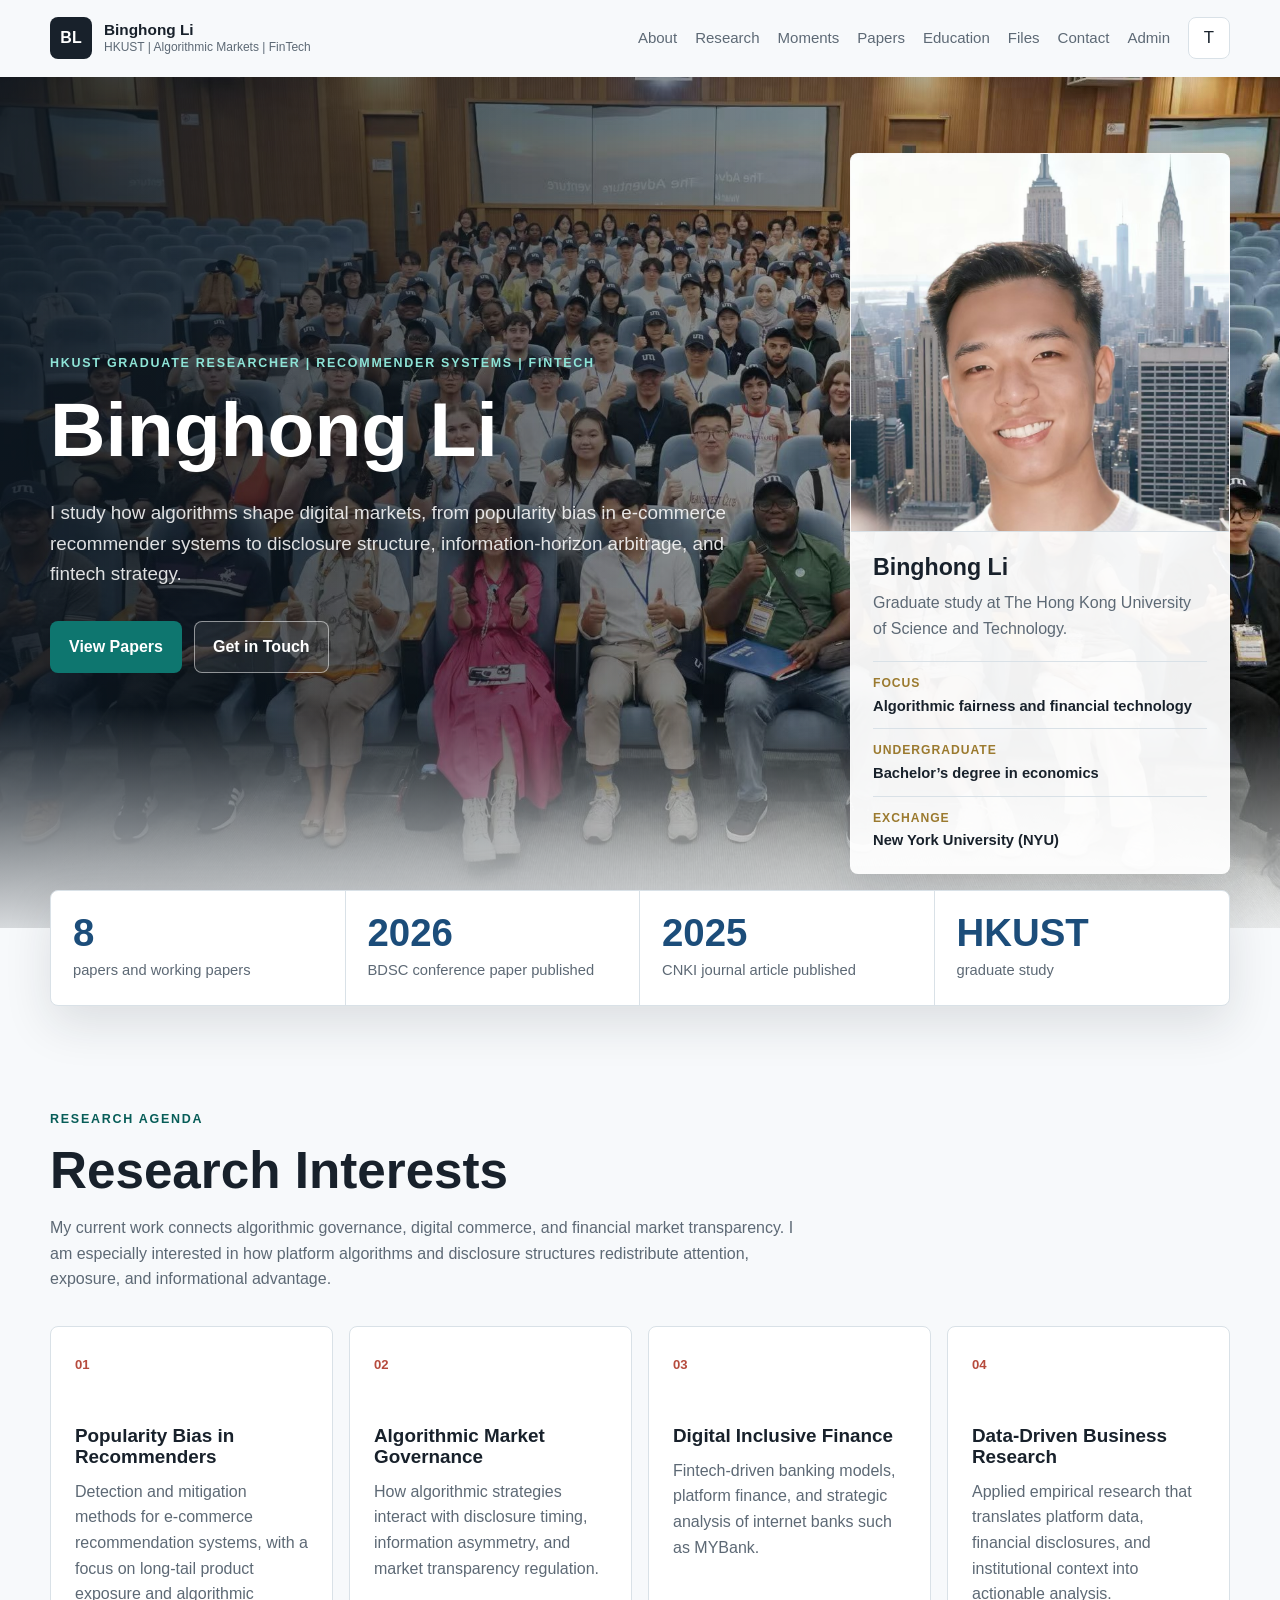
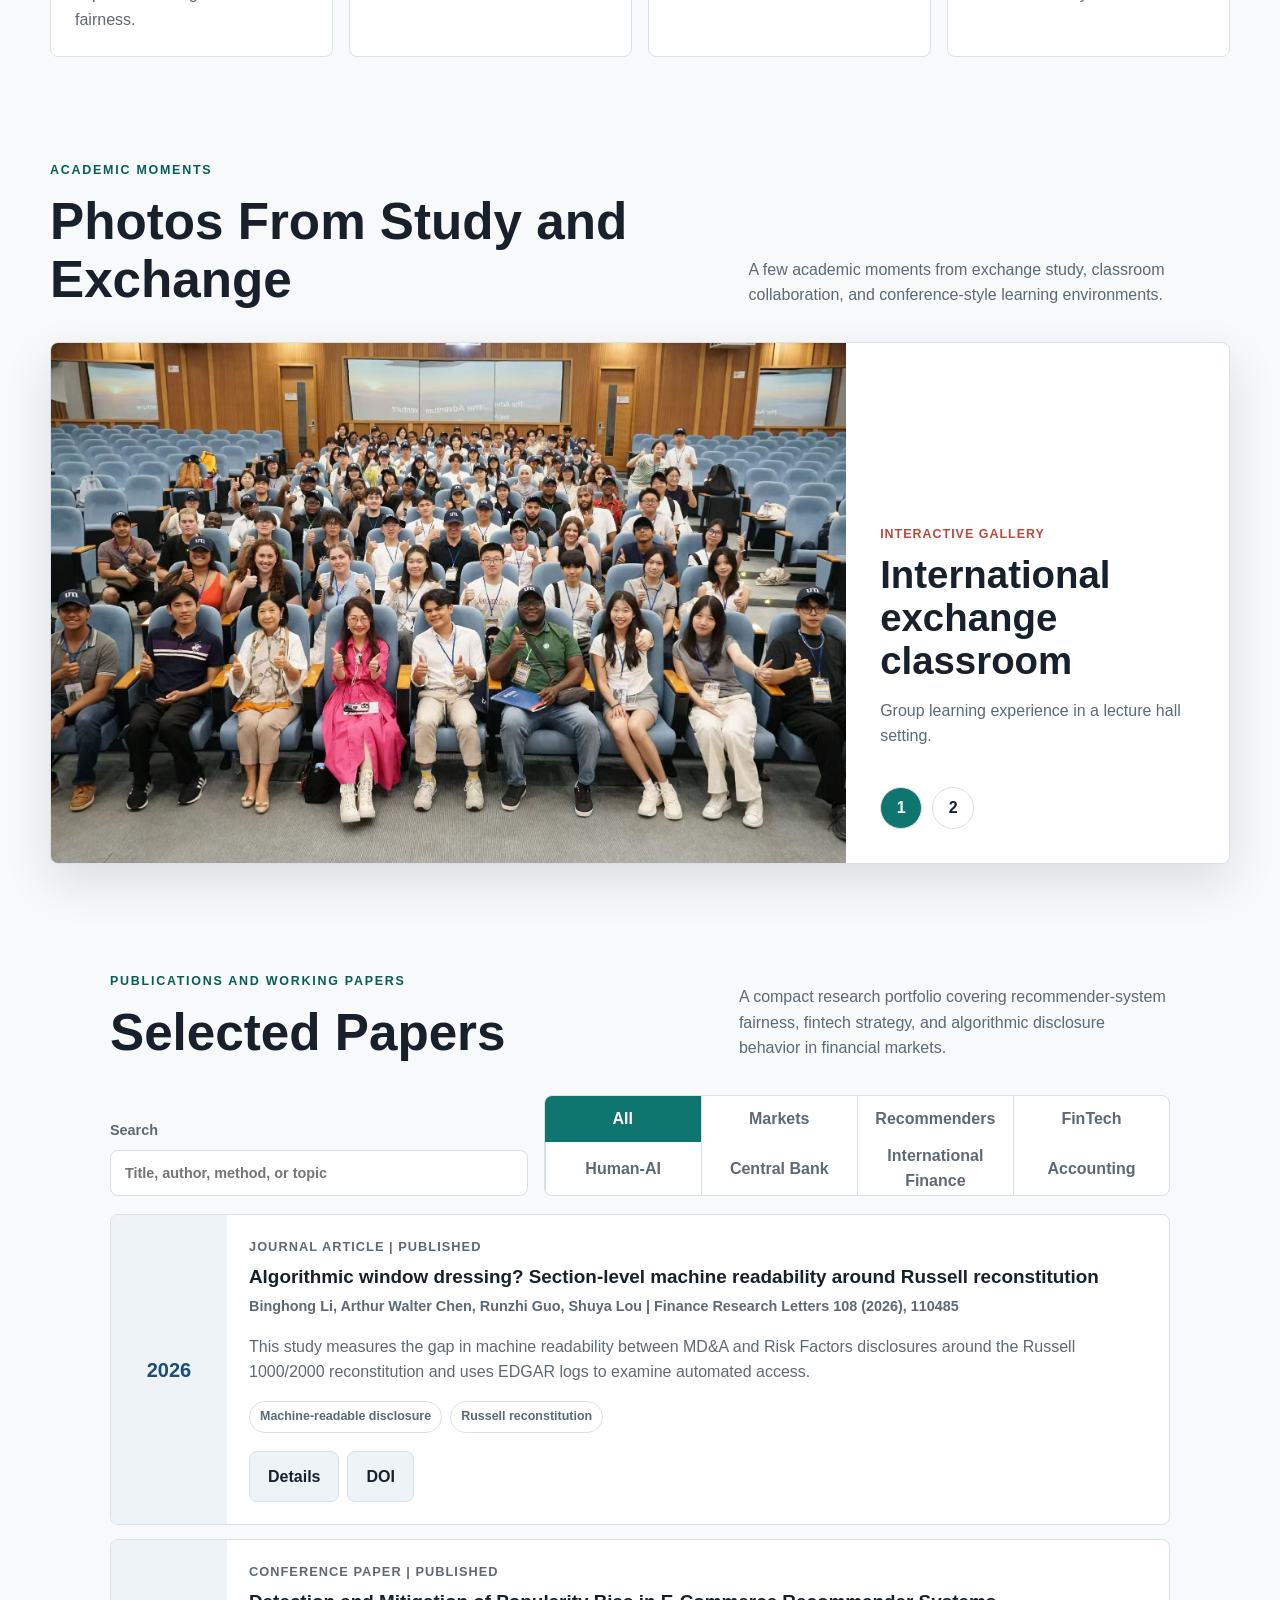
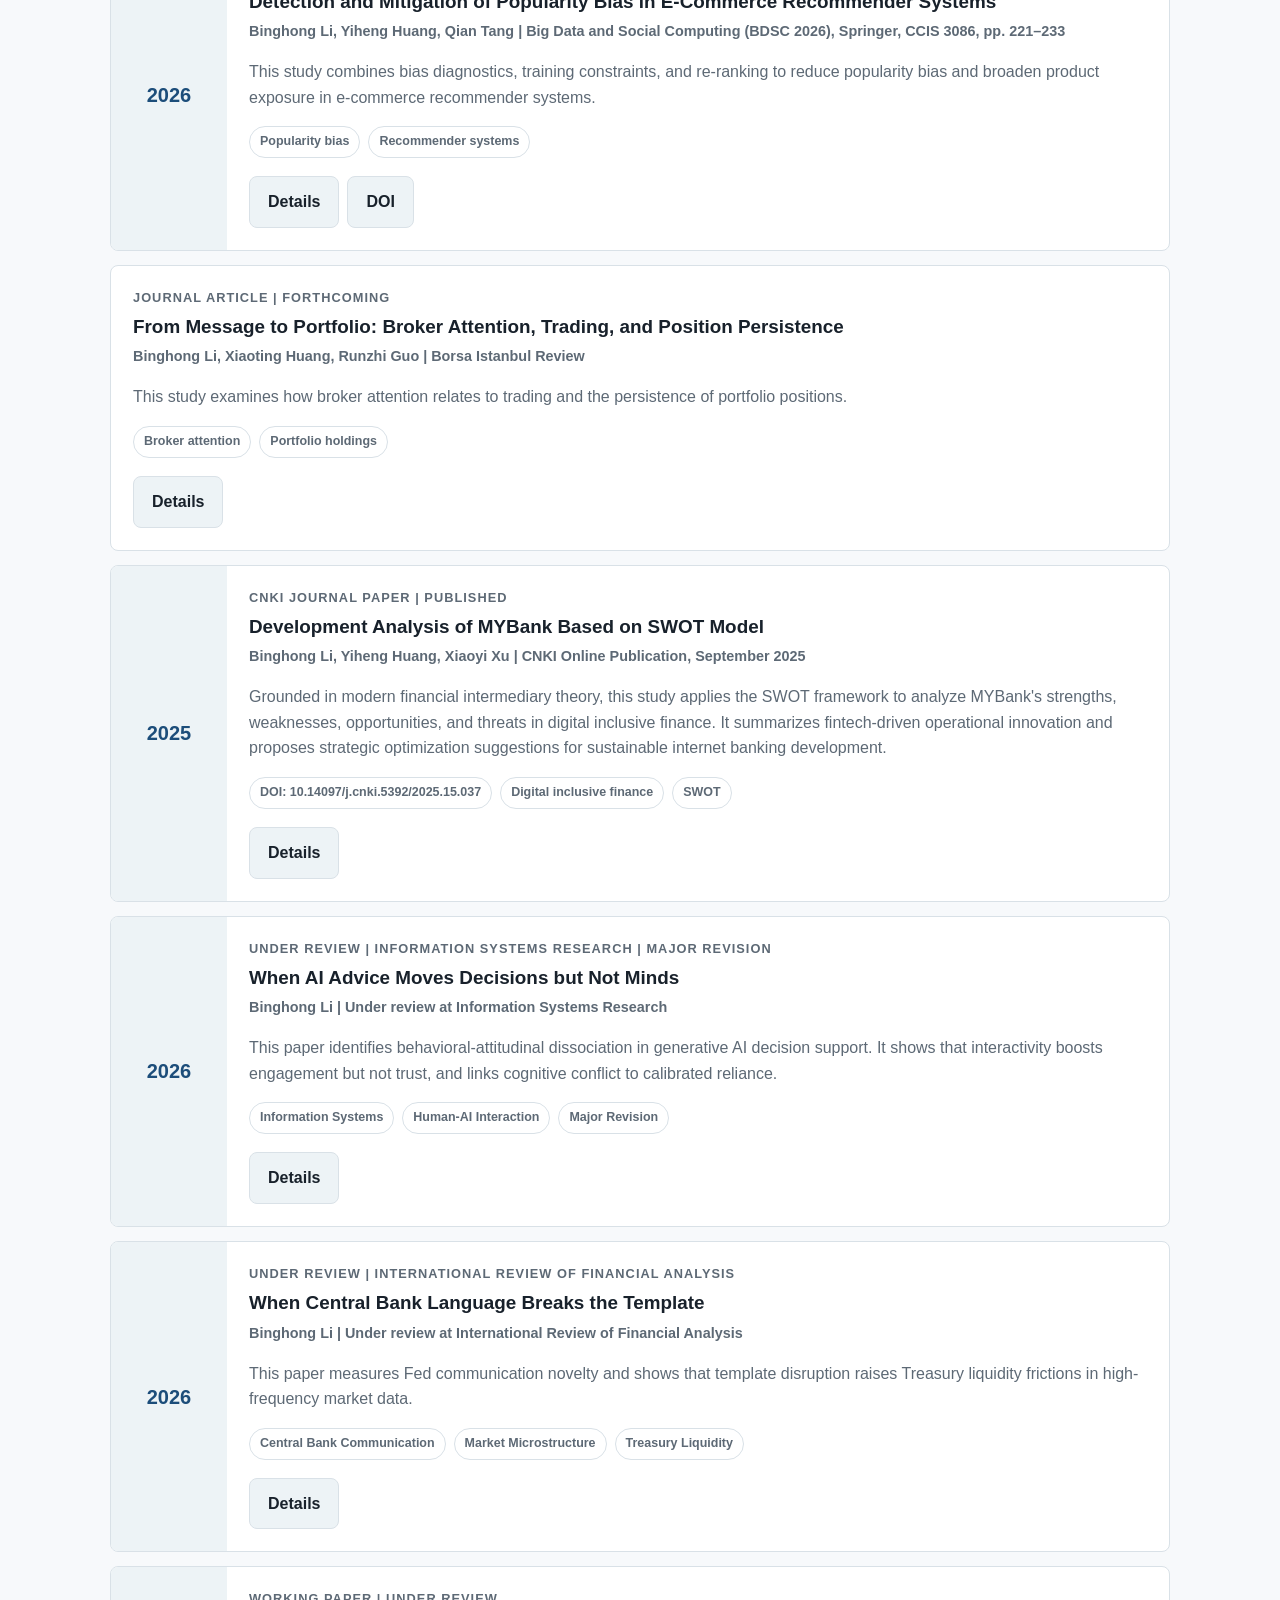
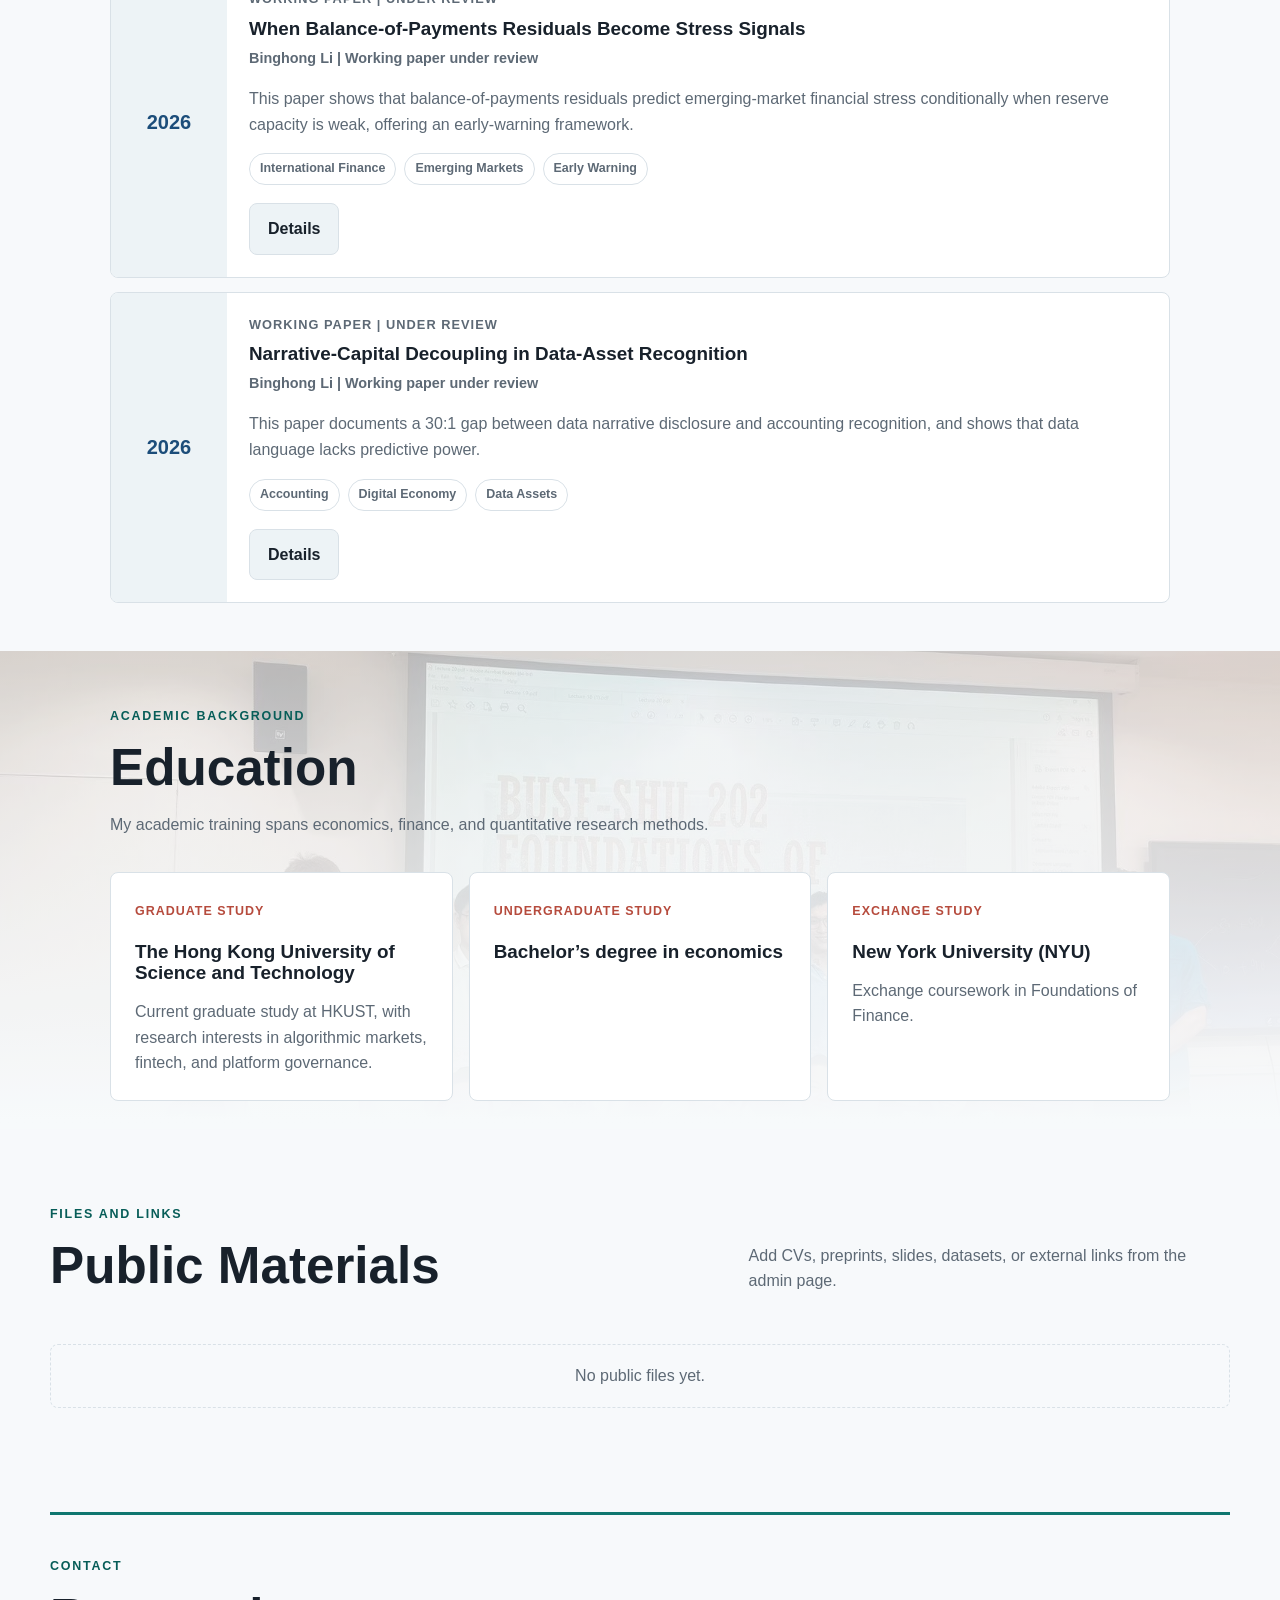
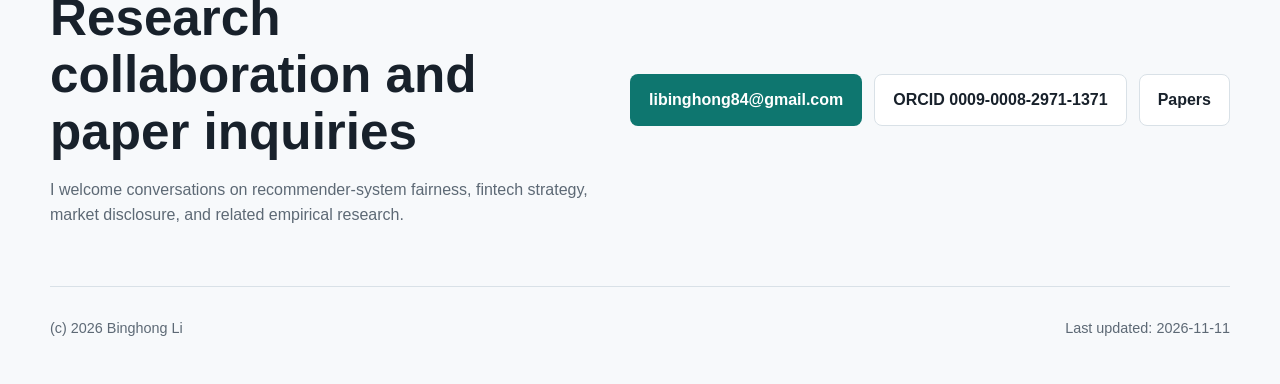
==== commit 3a28d1a4: "Update publications, DOI links, education, and ORCID" ====
--- a/index.html
+++ b/index.html
@@ -152,8 +152,7 @@
           <p class="eyebrow">Academic Background</p>
           <h2>Education</h2>
           <p data-education-intro>
-            My training spans Hong Kong, mainland China, Macau, and New York-facing academic exchange environments,
-            with a growing focus on algorithmic decision-making and financial technology.
+            My academic training spans economics, finance, and quantitative research methods.
           </p>
         </div>
 
@@ -186,6 +185,7 @@
         </div>
         <div class="contact-actions">
           <a class="button primary" data-contact-email href="mailto:libinghong84@gmail.com">libinghong84@gmail.com</a>
+          <a class="button secondary" href="https://orcid.org/0009-0008-2971-1371" rel="me">ORCID 0009-0008-2971-1371</a>
           <a class="button secondary" href="#papers">Papers</a>
         </div>
       </section>
@@ -193,7 +193,7 @@
 
     <footer class="site-footer">
       <p data-footer-copy>(c) 2026 Binghong Li</p>
-      <p>Last updated: <span data-last-updated>2026-05-22</span></p>
+      <p>Last updated: <span data-last-updated>2026-11-11</span></p>
     </footer>
 
     <script src="content/site-content.js"></script>
--- a/styles.css
+++ b/styles.css
@@ -619,6 +619,10 @@
   padding: 22px;
 }
 
+.paper-body:only-child {
+  grid-column: 1 / -1;
+}
+
 .paper-meta {
   margin: 8px 0 10px;
   color: var(--brass);
@@ -640,6 +644,9 @@
 }
 
 .paper-actions {
+  display: flex;
+  flex-wrap: wrap;
+  gap: 8px;
   margin-top: 18px;
 }
 
@@ -1211,6 +1218,17 @@
   gap: 12px;
   position: sticky;
   top: calc(var(--header-height) + 18px);
+}
+
+.detail-side .button.secondary {
+  border-color: var(--line);
+  background: var(--surface-strong);
+  color: var(--ink);
+}
+
+.detail-doi {
+  overflow-wrap: anywhere;
+  text-align: center;
 }
 
 @media (max-width: 980px) {
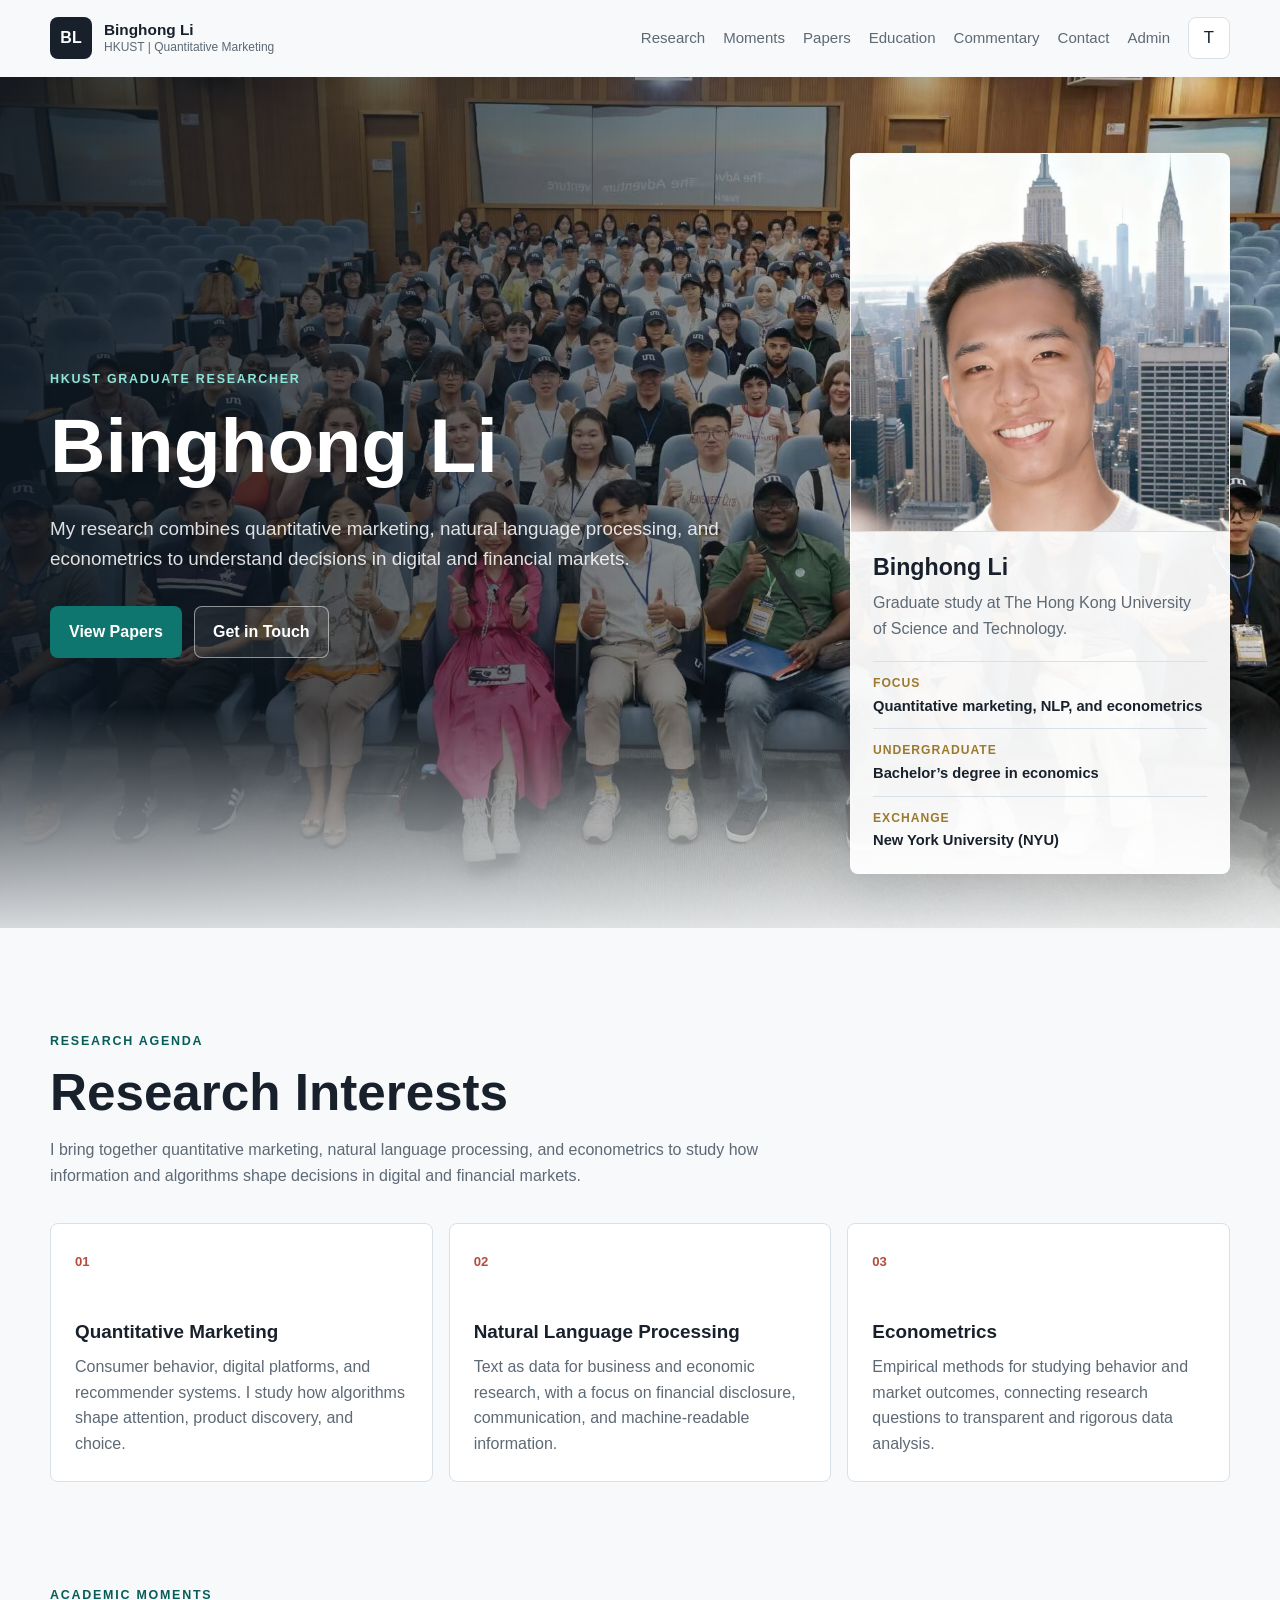
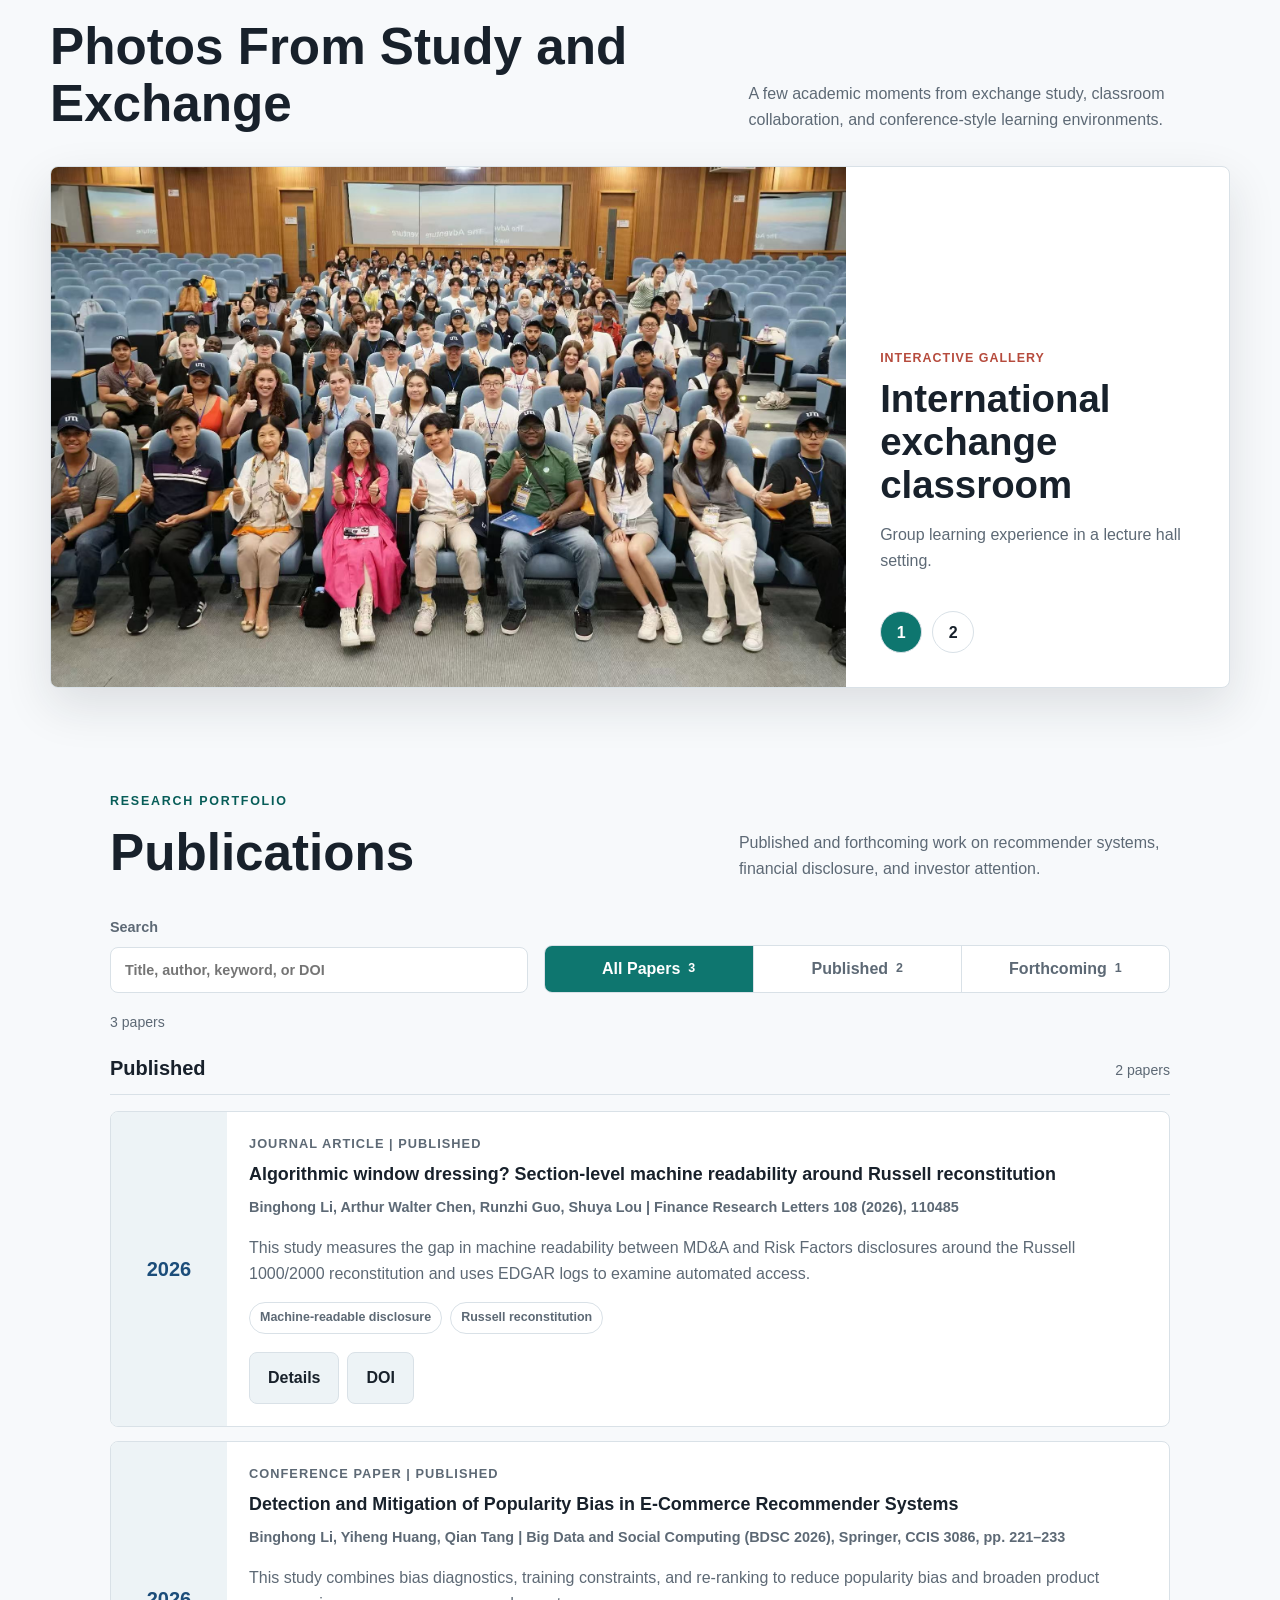
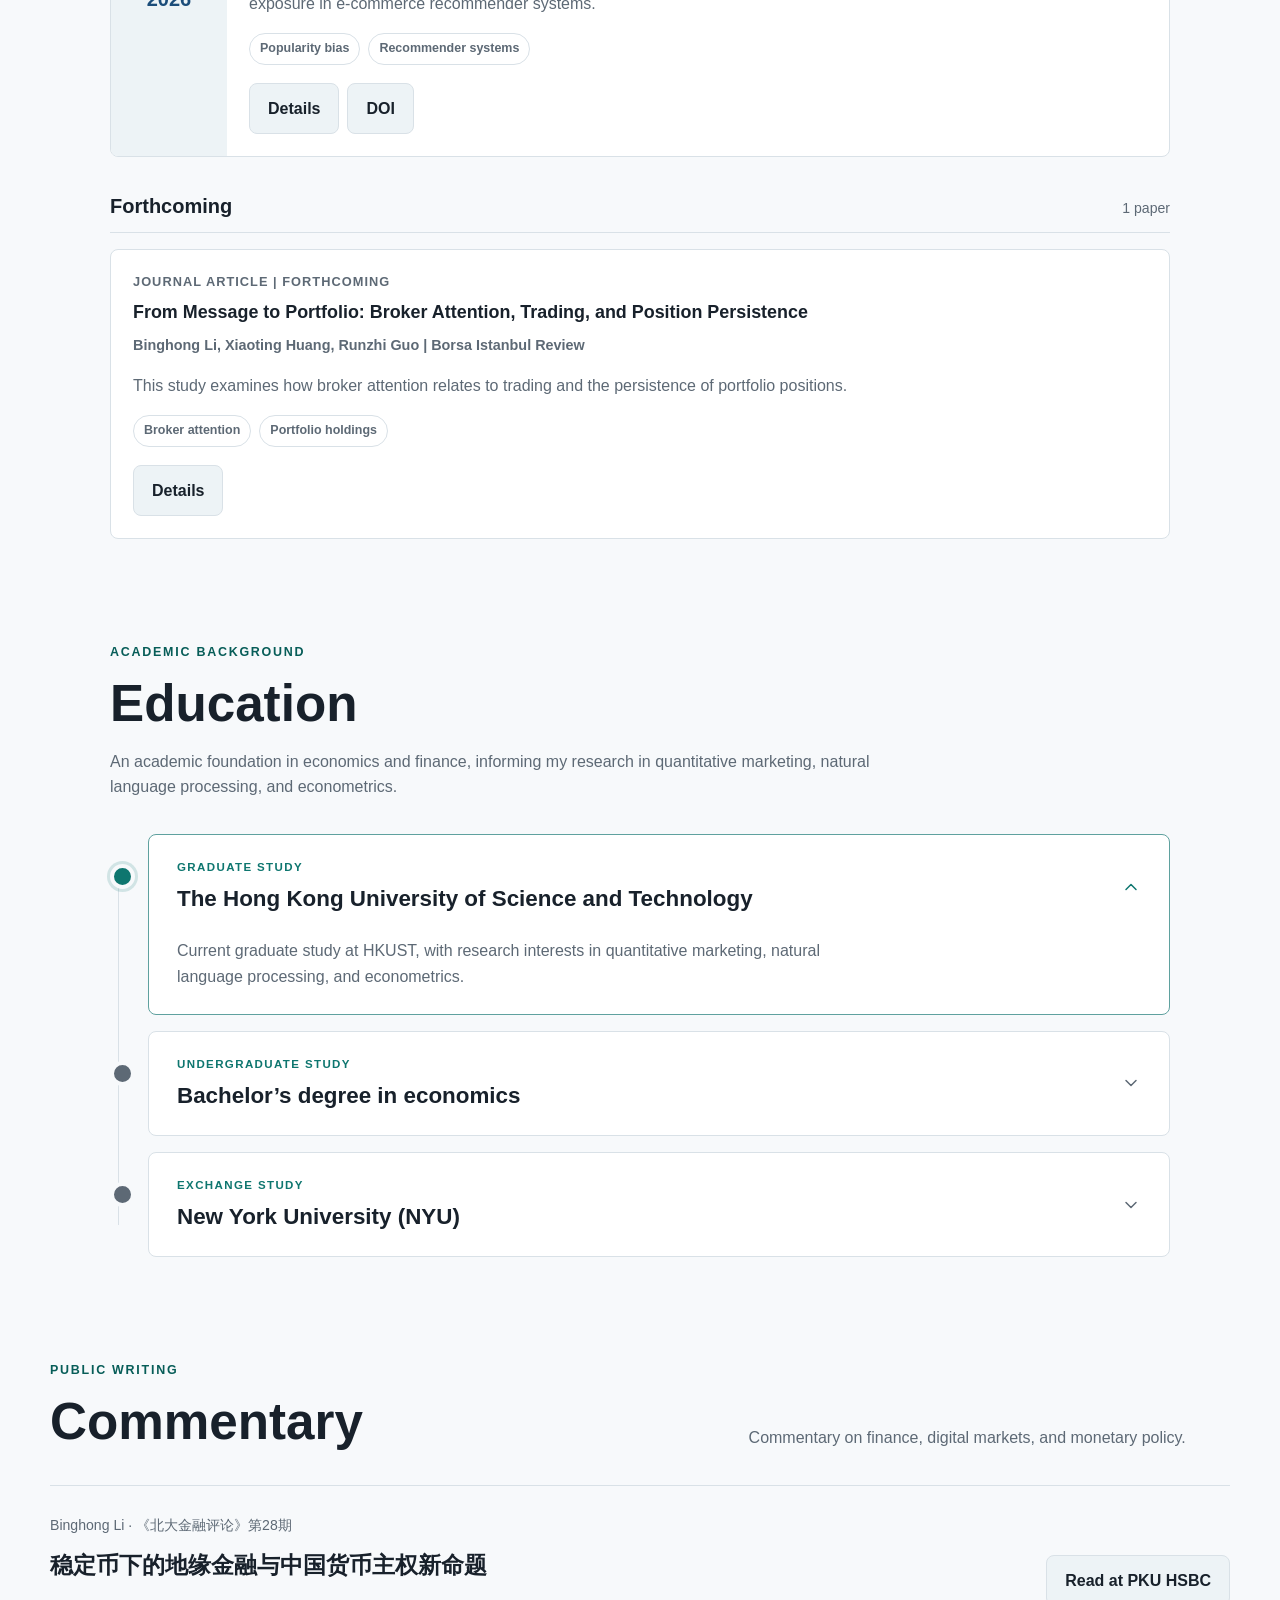
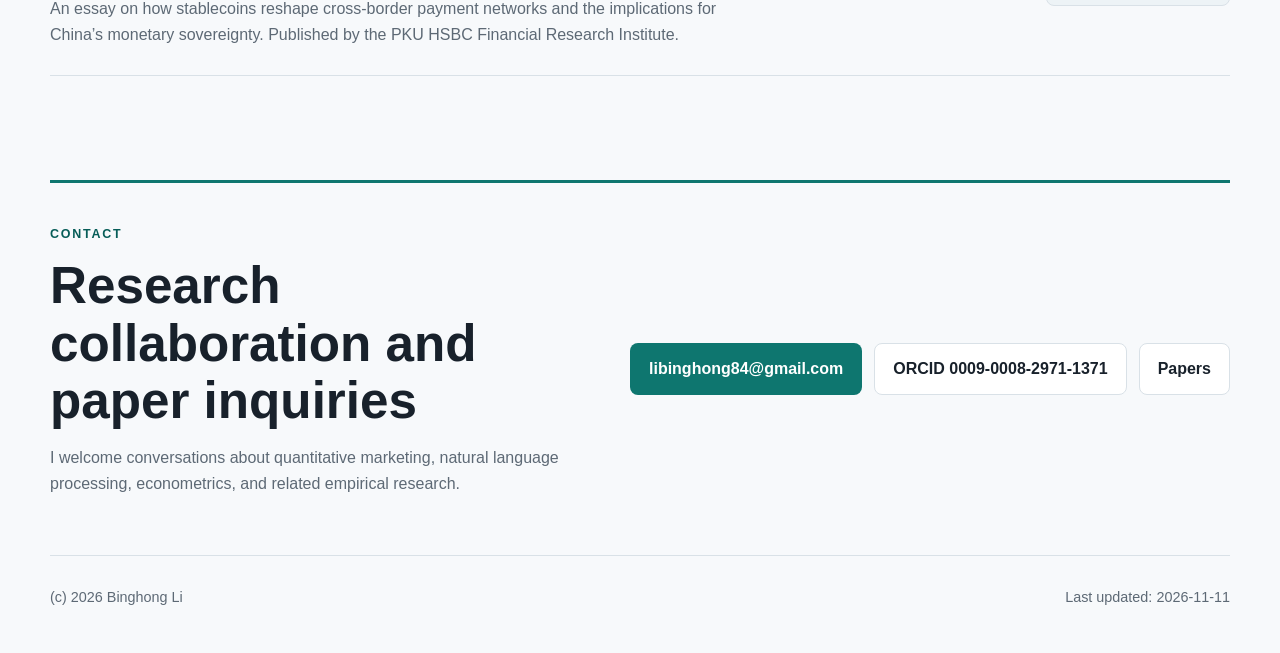
==== commit 8a3a7139: "Refine research portfolio, education timeline, and commentary" ====
--- a/index.html
+++ b/index.html
@@ -5,20 +5,20 @@
     <meta name="viewport" content="width=device-width, initial-scale=1">
     <meta
       name="description"
-      content="Academic website of Binghong Li, an HKUST graduate researcher working on algorithmic fairness, recommender systems, fintech strategy, and financial market disclosure."
+      content="Academic website of Binghong Li, an HKUST graduate researcher working in quantitative marketing, natural language processing, and econometrics."
     >
     <meta name="author" content="Binghong Li">
     <meta name="robots" content="index, follow">
     <meta property="og:title" content="Binghong Li | Academic Website">
     <meta
       property="og:description"
-      content="Research on algorithmic fairness, recommender systems, fintech strategy, and financial market disclosure."
+      content="Research in quantitative marketing, natural language processing, and econometrics."
     >
     <meta property="og:type" content="website">
     <meta property="og:url" content="https://joeli558.github.io/">
     <link rel="canonical" href="https://joeli558.github.io/">
     <title>Binghong Li | Academic Website</title>
-    <link rel="stylesheet" href="styles.css">
+    <link rel="stylesheet" href="styles.css?v=research-education-v3">
   </head>
   <body>
     <a class="skip-link" href="#main">Skip to content</a>
@@ -29,7 +29,7 @@
           <span class="brand-mark" aria-hidden="true" data-brand-mark>BL</span>
           <span>
             <strong data-profile-name>Binghong Li</strong>
-            <small data-nav-subtitle>HKUST | Algorithmic Markets | FinTech</small>
+            <small data-nav-subtitle>HKUST | Quantitative Marketing</small>
           </span>
         </a>
 
@@ -40,12 +40,11 @@
         </button>
 
         <div class="site-menu" id="site-menu">
-          <a href="#about">About</a>
           <a href="#research">Research</a>
           <a href="#moments">Moments</a>
           <a href="#papers">Papers</a>
           <a href="#education">Education</a>
-          <a href="#files">Files</a>
+          <a href="#commentary">Commentary</a>
           <a href="#contact">Contact</a>
           <a href="admin.html">Admin</a>
           <button class="icon-button" type="button" data-theme-toggle aria-label="Toggle color theme" title="Toggle color theme">
@@ -60,11 +59,11 @@
         <div class="hero-overlay"></div>
         <div class="hero-content personal-hero-content">
           <div class="hero-text">
-            <p class="eyebrow" data-hero-kicker>HKUST Graduate Researcher | Recommender Systems | FinTech</p>
+            <p class="eyebrow" data-hero-kicker>HKUST Graduate Researcher</p>
             <h1 data-hero-title>Binghong Li</h1>
             <p class="hero-copy" data-hero-summary>
-              I study how algorithms shape digital markets, from popularity bias in e-commerce recommender systems
-              to disclosure structure, information-horizon arbitrage, and fintech strategy.
+              My research combines quantitative marketing, natural language processing, and econometrics
+              to understand decisions in digital and financial markets.
             </p>
             <div class="hero-actions" aria-label="Primary actions">
               <a class="button primary" href="#papers">View Papers</a>
@@ -83,16 +82,13 @@
         </div>
       </section>
 
-      <section class="metric-band" id="about" aria-label="Academic overview" data-metrics></section>
-
       <section class="section" id="research">
         <div class="section-heading">
           <p class="eyebrow">Research Agenda</p>
           <h2>Research Interests</h2>
           <p data-research-intro>
-            My current work connects algorithmic governance, digital commerce, and financial market transparency.
-            I am especially interested in how platform algorithms and disclosure structures redistribute attention,
-            exposure, and informational advantage.
+            I bring together quantitative marketing, natural language processing, and econometrics to study
+            how information and algorithms shape decisions in digital and financial markets.
           </p>
         </div>
 
@@ -126,23 +122,24 @@
       <section class="section paper-section" id="papers">
         <div class="section-heading split">
           <div>
-            <p class="eyebrow">Publications and Working Papers</p>
-            <h2>Selected Papers</h2>
+            <p class="eyebrow">Research Portfolio</p>
+            <h2>Publications</h2>
           </div>
           <p data-papers-intro>
-            A compact research portfolio covering recommender-system fairness, fintech strategy, and algorithmic disclosure behavior in financial markets.
-          </p>
-        </div>
-
-        <div class="paper-tools" aria-label="Paper filters">
+            Published and forthcoming work on recommender systems, financial disclosure, and investor attention.
+          </p>
+        </div>
+
+        <div class="paper-tools" aria-label="Publication filters">
           <label class="search-field">
             <span>Search</span>
-            <input data-paper-search type="search" placeholder="Title, author, method, or topic" autocomplete="off">
+            <input data-paper-search type="search" placeholder="Title, author, keyword, or DOI" autocomplete="off">
           </label>
 
-          <div class="segmented" role="group" aria-label="Filter papers by topic" data-paper-filters></div>
-        </div>
-
+          <div class="segmented" role="group" aria-label="Filter papers by publication status" data-paper-filters></div>
+        </div>
+
+        <p class="paper-results" data-paper-results aria-live="polite"></p>
         <div class="paper-list" data-paper-list></div>
         <p class="empty-state" data-empty-state hidden>No matching paper found.</p>
       </section>
@@ -152,26 +149,27 @@
           <p class="eyebrow">Academic Background</p>
           <h2>Education</h2>
           <p data-education-intro>
-            My academic training spans economics, finance, and quantitative research methods.
-          </p>
-        </div>
-
-        <div class="timeline-grid" data-education-grid></div>
-      </section>
-
-      <section class="section files-section" id="files">
+            An academic foundation in economics and finance, informing my research in quantitative marketing,
+            natural language processing, and econometrics.
+          </p>
+        </div>
+
+        <ol class="education-timeline" data-education-grid></ol>
+      </section>
+
+      <section class="section files-section" id="commentary">
         <div class="section-heading split">
           <div>
-            <p class="eyebrow">Files and Links</p>
-            <h2>Public Materials</h2>
+            <p class="eyebrow">Public Writing</p>
+            <h2>Commentary</h2>
           </div>
           <p data-files-intro>
-            Add CVs, preprints, slides, datasets, or external links from the admin page.
+            Commentary on finance, digital markets, and monetary policy.
           </p>
         </div>
 
         <div class="file-grid" data-file-grid></div>
-        <p class="empty-state" data-file-empty>No public files yet.</p>
+        <p class="empty-state" data-file-empty>More writing will be added here.</p>
       </section>
 
       <section class="contact-band" id="contact">
@@ -179,7 +177,7 @@
           <p class="eyebrow">Contact</p>
           <h2 data-contact-title>Research collaboration and paper inquiries</h2>
           <p data-contact-text>
-            I welcome conversations on recommender-system fairness, fintech strategy, market disclosure,
+            I welcome conversations about quantitative marketing, natural language processing, econometrics,
             and related empirical research.
           </p>
         </div>
@@ -196,7 +194,7 @@
       <p>Last updated: <span data-last-updated>2026-11-11</span></p>
     </footer>
 
-    <script src="content/site-content.js"></script>
-    <script src="script.js"></script>
+    <script src="content/site-content.js?v=research-education-v3"></script>
+    <script src="script.js?v=research-education-v3"></script>
   </body>
 </html>
--- a/styles.css
+++ b/styles.css
@@ -490,7 +490,7 @@
 
 .focus-grid {
   display: grid;
-  grid-template-columns: repeat(4, minmax(0, 1fr));
+  grid-template-columns: repeat(3, minmax(0, 1fr));
   gap: 16px;
 }
 
@@ -593,7 +593,63 @@
 
 .paper-list {
   display: grid;
+  gap: 38px;
+}
+
+.paper-group-list {
+  display: grid;
   gap: 14px;
+}
+
+.paper-group[hidden] {
+  display: none;
+}
+
+.paper-group-heading {
+  display: flex;
+  align-items: baseline;
+  justify-content: space-between;
+  gap: 16px;
+  margin-bottom: 16px;
+  border-bottom: 1px solid var(--line);
+  padding-bottom: 12px;
+}
+
+.paper-group-heading h3 {
+  font-size: 1.25rem;
+}
+
+.paper-group-count,
+.paper-results {
+  color: var(--muted);
+  font-size: 0.88rem;
+}
+
+.paper-results {
+  margin: 14px 0 24px;
+}
+
+.paper-title {
+  margin: 0;
+  font-size: 1.12rem;
+  font-weight: 700;
+  line-height: 1.45;
+}
+
+.segmented button {
+  display: inline-flex;
+  align-items: center;
+  justify-content: center;
+  gap: 8px;
+}
+
+.segmented button.is-active {
+  color: var(--surface);
+}
+
+.filter-count {
+  font-size: 0.78rem;
+  font-weight: 600;
 }
 
 .paper-card {
@@ -757,7 +813,7 @@
 
 .file-grid {
   display: grid;
-  grid-template-columns: repeat(3, minmax(0, 1fr));
+  grid-template-columns: 1fr;
   gap: 16px;
 }
 
@@ -766,10 +822,41 @@
 }
 
 .file-card {
-  border: 1px solid var(--line);
-  border-radius: 8px;
-  background: var(--surface);
-  padding: 22px;
+  display: grid;
+  grid-template-columns: minmax(0, 1fr) auto;
+  grid-template-areas: "meta link" "title link" "description link";
+  gap: 12px 32px;
+  border-block: 1px solid var(--line);
+  padding: 28px 0;
+}
+
+.file-card .project-type {
+  grid-area: meta;
+  margin: 0;
+  color: var(--muted);
+  font-size: 0.88rem;
+  font-weight: 500;
+  letter-spacing: normal;
+  text-transform: none;
+}
+
+.writing-title {
+  grid-area: title;
+  font-size: clamp(1.15rem, 2vw, 1.45rem);
+  line-height: 1.55;
+}
+
+.writing-summary {
+  grid-area: description;
+  max-width: 76ch;
+  margin: 0;
+}
+
+.file-card .file-link {
+  grid-area: link;
+  align-self: center;
+  justify-self: start;
+  margin: 0;
 }
 
 .project-card img {
@@ -813,68 +900,120 @@
 }
 
 .education-section {
+  width: min(1060px, calc(100% - 40px));
+}
+
+.education-timeline {
   position: relative;
-  width: min(1060px, calc(100% - 40px));
-  isolation: isolate;
-}
-
-.education-section::before {
+  margin: 0;
+  padding: 0;
+  list-style: none;
+}
+
+.education-timeline::before {
   position: absolute;
-  top: 48px;
-  left: 50%;
-  width: 100vw;
-  height: calc(100% - 20px);
-  min-height: 420px;
-  z-index: -2;
-  transform: translateX(-50%);
-  background:
-    linear-gradient(180deg, color-mix(in srgb, var(--bg) 60%, transparent), var(--bg) 98%),
-    linear-gradient(90deg, rgba(14, 118, 111, 0.08), rgba(182, 75, 61, 0.06)),
-    url("assets/background-classroom.jpg") center 52% / cover no-repeat;
+  inset: 32px auto 32px 8px;
+  width: 1px;
+  background: var(--line);
   content: "";
 }
 
-.education-section::after {
+.timeline-item {
+  position: relative;
+  padding-left: 38px;
+}
+
+.timeline-item + .timeline-item {
+  margin-top: 16px;
+}
+
+.timeline-item::before {
   position: absolute;
-  top: 48px;
-  left: 50%;
-  width: 100vw;
-  height: calc(100% - 20px);
-  min-height: 420px;
-  z-index: -1;
-  transform: translateX(-50%);
-  background: color-mix(in srgb, var(--bg) 24%, transparent);
+  top: 30px;
+  left: 0;
+  width: 17px;
+  height: 17px;
+  border: 4px solid var(--bg);
+  border-radius: 50%;
+  background: var(--muted);
   content: "";
 }
 
-.timeline-grid {
-  display: grid;
-  grid-template-columns: repeat(3, minmax(0, 1fr));
-  gap: 16px;
-}
-
-.timeline-item {
+.timeline-item:has(.education-entry[open])::before {
+  background: var(--teal);
+  box-shadow: 0 0 0 3px color-mix(in srgb, var(--teal) 16%, transparent);
+}
+
+.education-entry {
   border: 1px solid var(--line);
   border-radius: 8px;
   background: var(--surface);
-  padding: 24px;
-}
-
-.timeline-item span {
-  color: var(--coral);
-  font-size: 0.78rem;
-  font-weight: 900;
-  letter-spacing: 0.08em;
+  transition: border-color 0.2s ease;
+}
+
+.education-entry[open],
+.education-entry:hover {
+  border-color: color-mix(in srgb, var(--teal) 60%, var(--line));
+}
+
+.education-entry summary {
+  display: flex;
+  align-items: center;
+  justify-content: space-between;
+  gap: 20px;
+  padding: 24px 28px;
+  cursor: pointer;
+  list-style: none;
+}
+
+.education-entry summary::-webkit-details-marker {
+  display: none;
+}
+
+.education-entry summary:focus-visible {
+  border-radius: 6px;
+  outline: 3px solid var(--teal);
+  outline-offset: 4px;
+}
+
+.education-summary {
+  margin: 0;
+  font-size: clamp(1.1rem, 1.8vw, 1.4rem);
+  line-height: 1.4;
+}
+
+.education-label {
+  display: block;
+  margin-bottom: 8px;
+  color: var(--teal);
+  font-size: 0.72rem;
+  font-weight: 800;
+  letter-spacing: 0.12em;
   text-transform: uppercase;
 }
 
-.timeline-item h3 {
-  margin-top: 18px;
-}
-
-.timeline-item p {
-  margin-bottom: 0;
-  color: var(--muted);
+.education-title {
+  display: block;
+}
+
+.education-description {
+  max-width: 80ch;
+  margin: 0;
+  padding: 0 28px 24px;
+  color: var(--muted);
+}
+
+.education-chevron {
+  width: 20px;
+  height: 20px;
+  flex: 0 0 auto;
+  color: var(--muted);
+  transition: transform 0.2s ease;
+}
+
+.education-entry[open] .education-chevron {
+  color: var(--teal);
+  transform: rotate(180deg);
 }
 
 .tab-shell {
@@ -1240,8 +1379,6 @@
 
   .focus-grid,
   .project-grid,
-  .file-grid,
-  .timeline-grid,
   .moment-viewer {
     grid-template-columns: repeat(2, minmax(0, 1fr));
   }
@@ -1362,7 +1499,6 @@
   .focus-grid,
   .project-grid,
   .file-grid,
-  .timeline-grid,
   .moment-viewer,
   .detail-layout,
   .paper-card,
@@ -1408,7 +1544,34 @@
 
   .segmented {
     display: grid;
-    grid-template-columns: repeat(2, minmax(0, 1fr));
+    grid-template-columns: repeat(3, minmax(0, 1fr));
+  }
+
+  .segmented button {
+    min-width: 0;
+    flex-direction: column;
+    gap: 2px;
+    padding: 10px 6px;
+    font-size: 0.8rem;
+  }
+
+  .file-card {
+    grid-template-columns: 1fr;
+    grid-template-areas: "meta" "title" "description" "link";
+    gap: 14px;
+  }
+
+  .timeline-item {
+    padding-left: 28px;
+  }
+
+  .education-entry summary {
+    gap: 12px;
+    padding: 20px 18px;
+  }
+
+  .education-description {
+    padding: 0 18px 20px;
   }
 
   .detail-side {
@@ -1445,7 +1608,6 @@
 
 @media (max-width: 460px) {
   .metric-band,
-  .segmented,
   .tabs,
   .admin-tabs {
     grid-template-columns: 1fr;
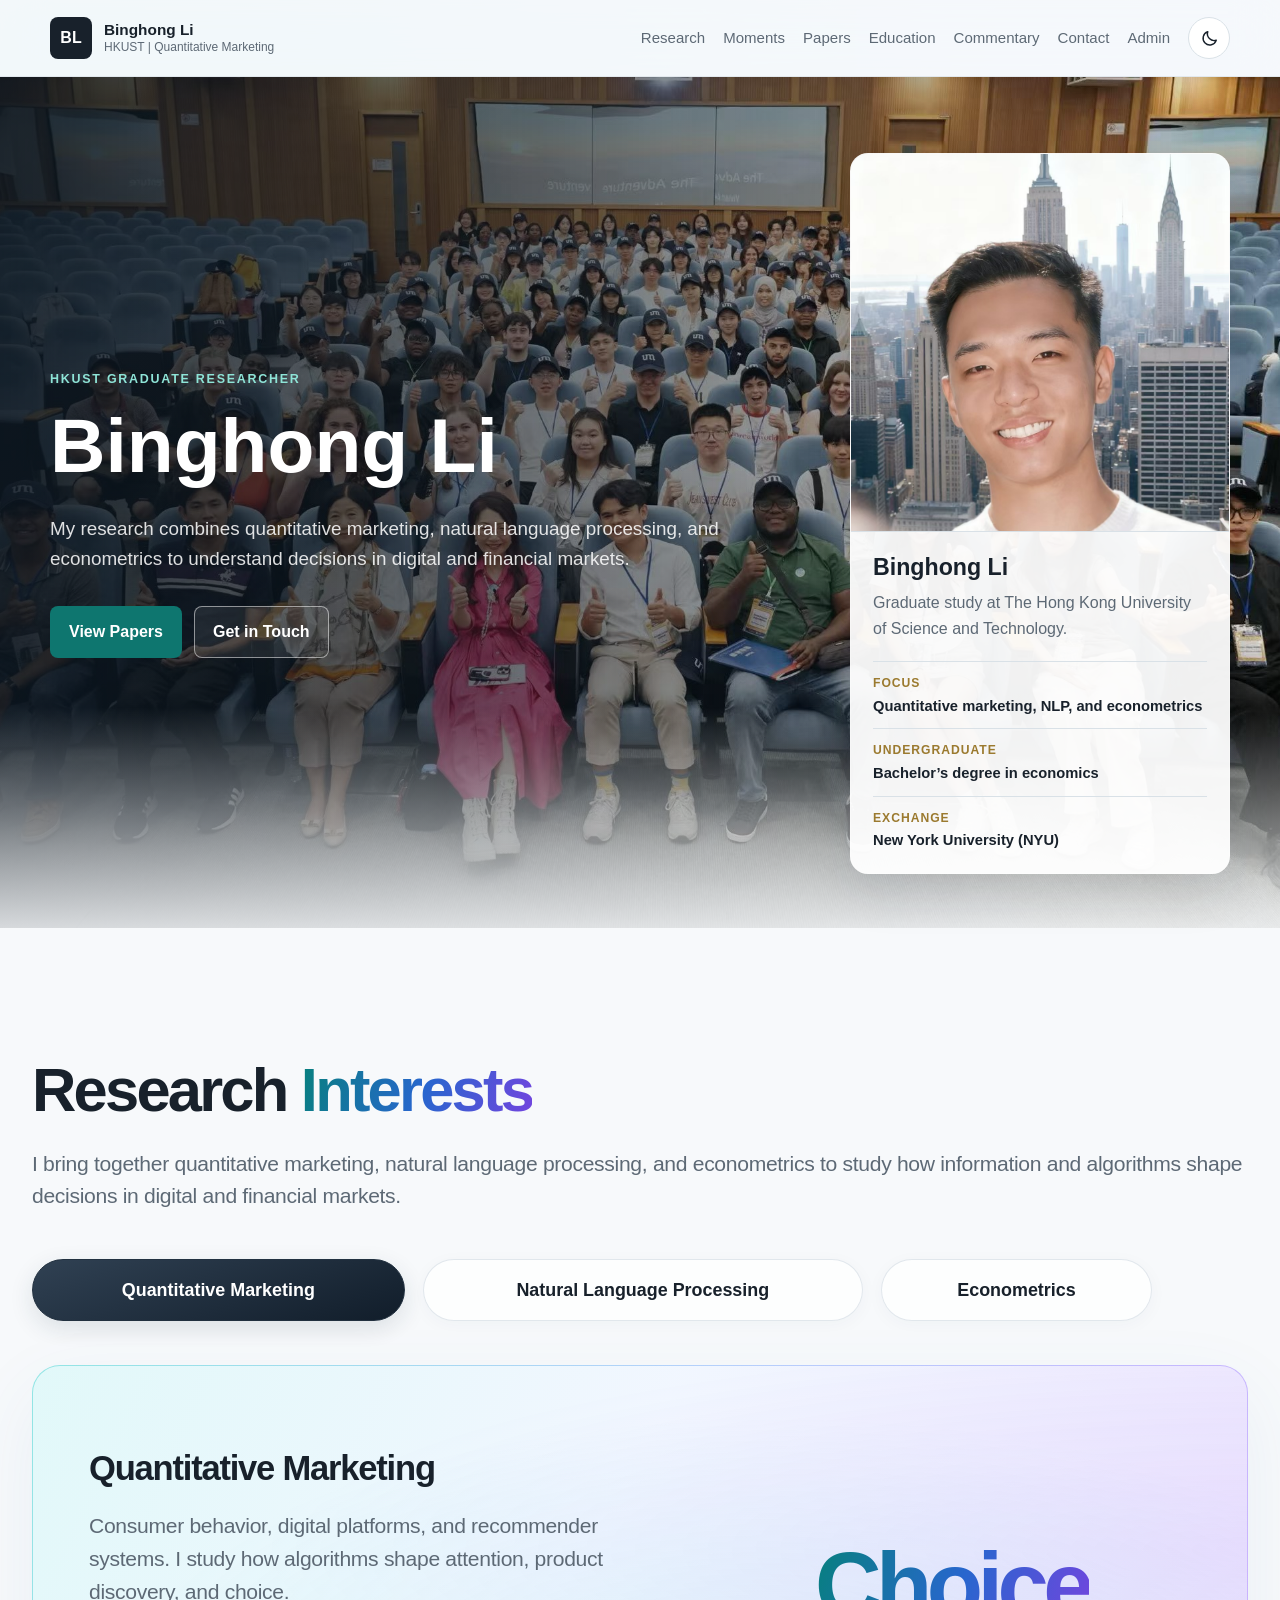
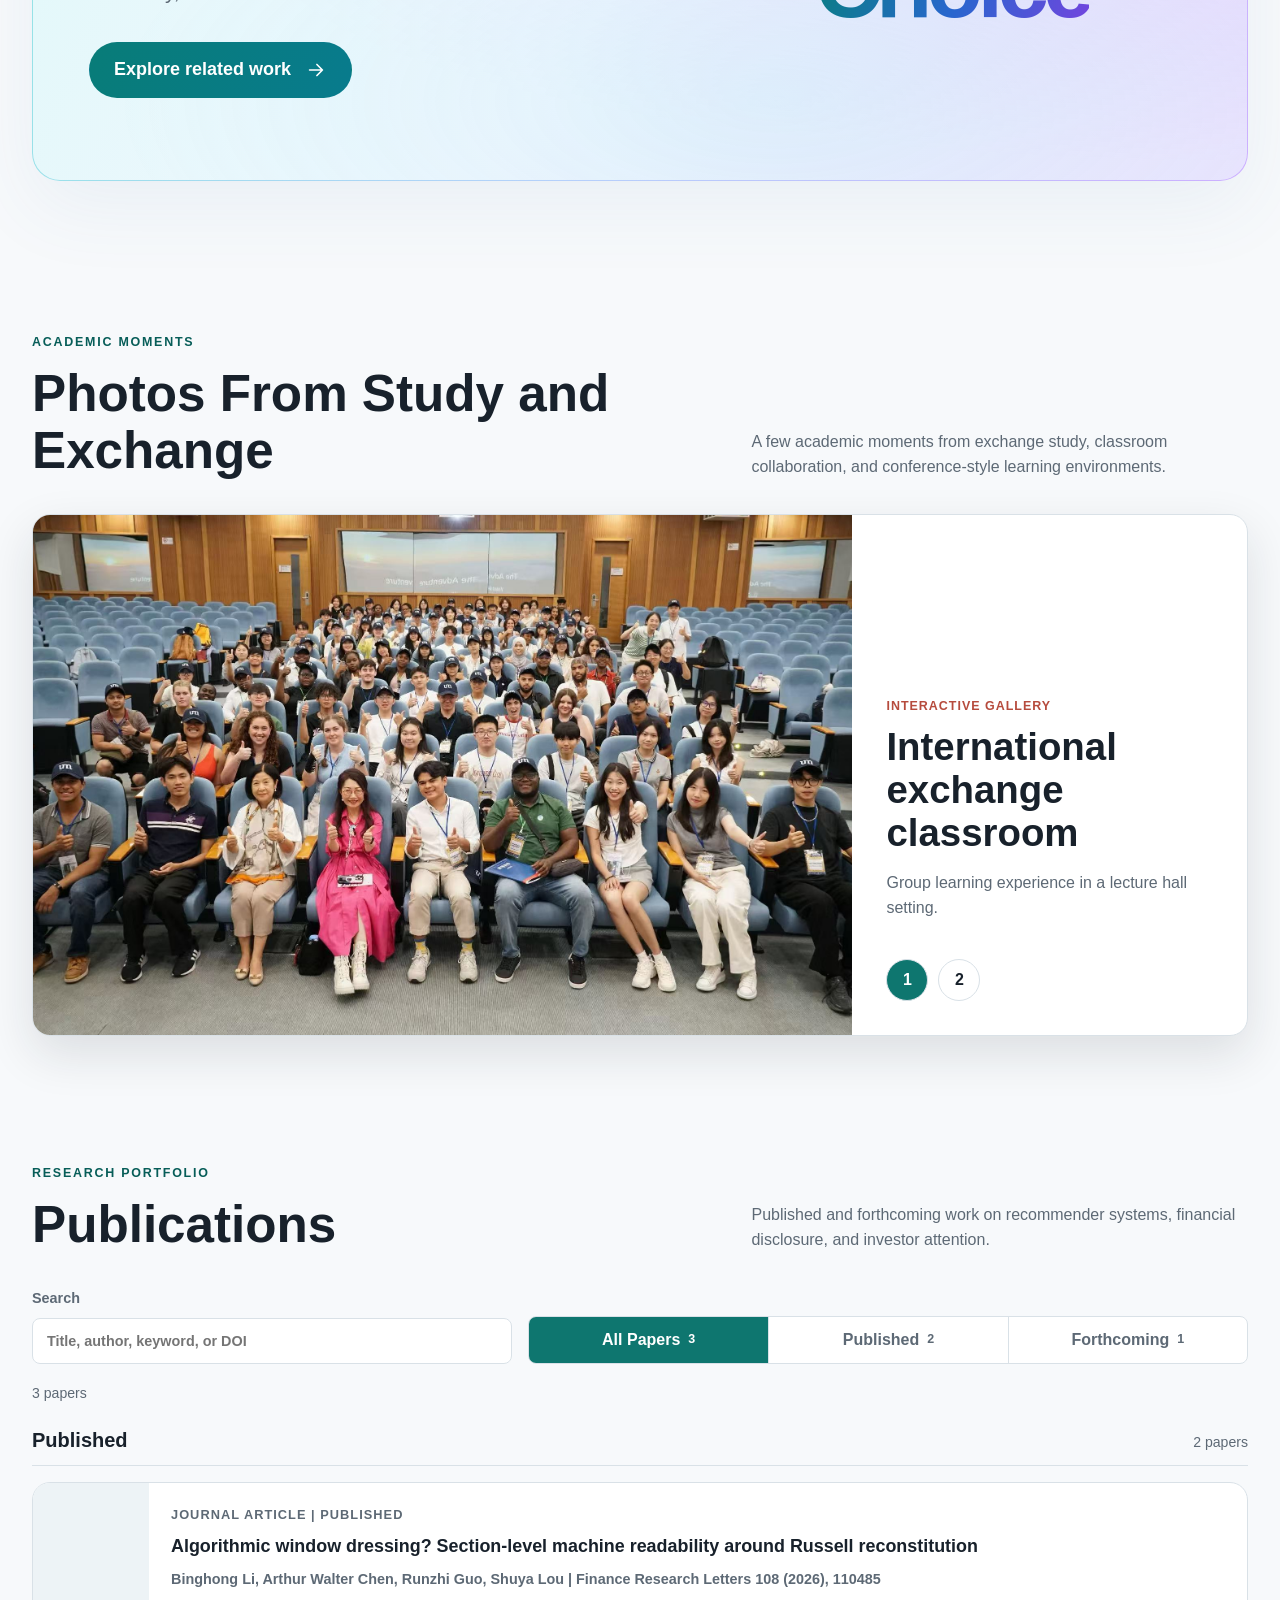
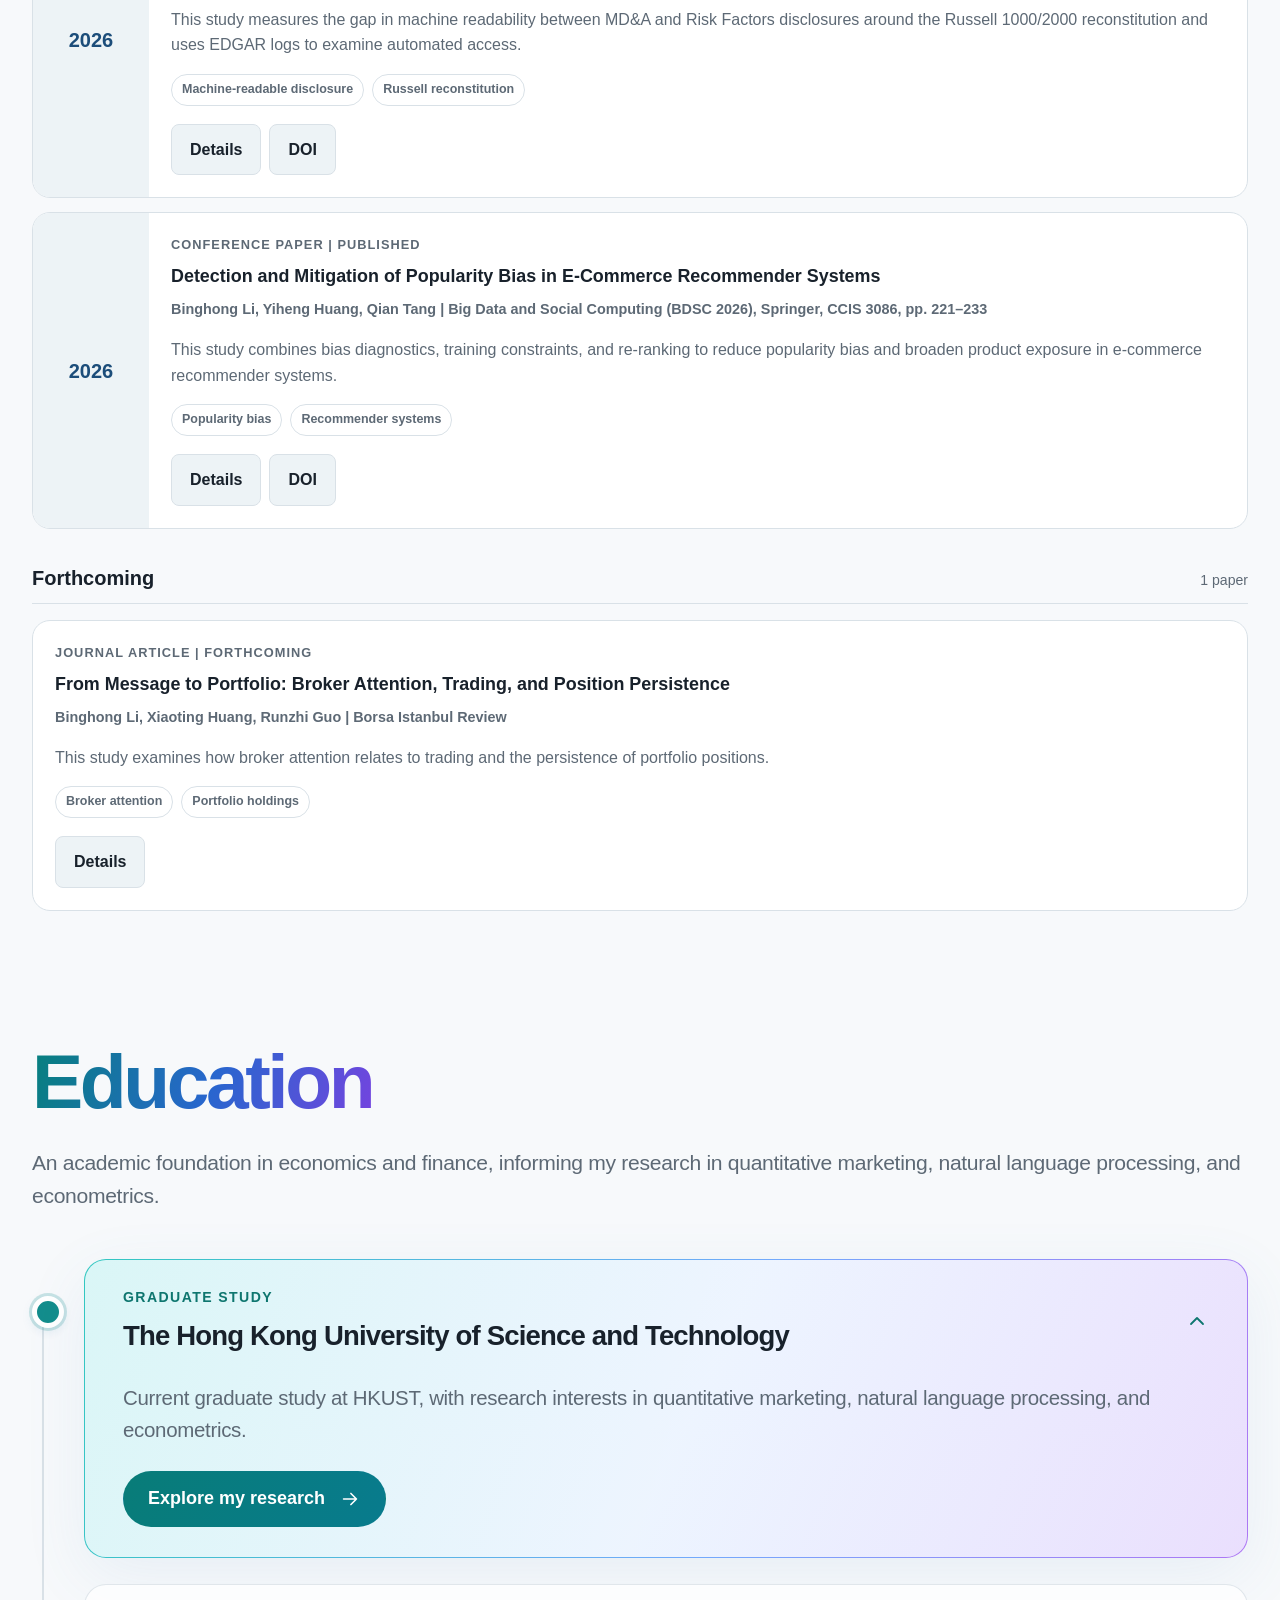
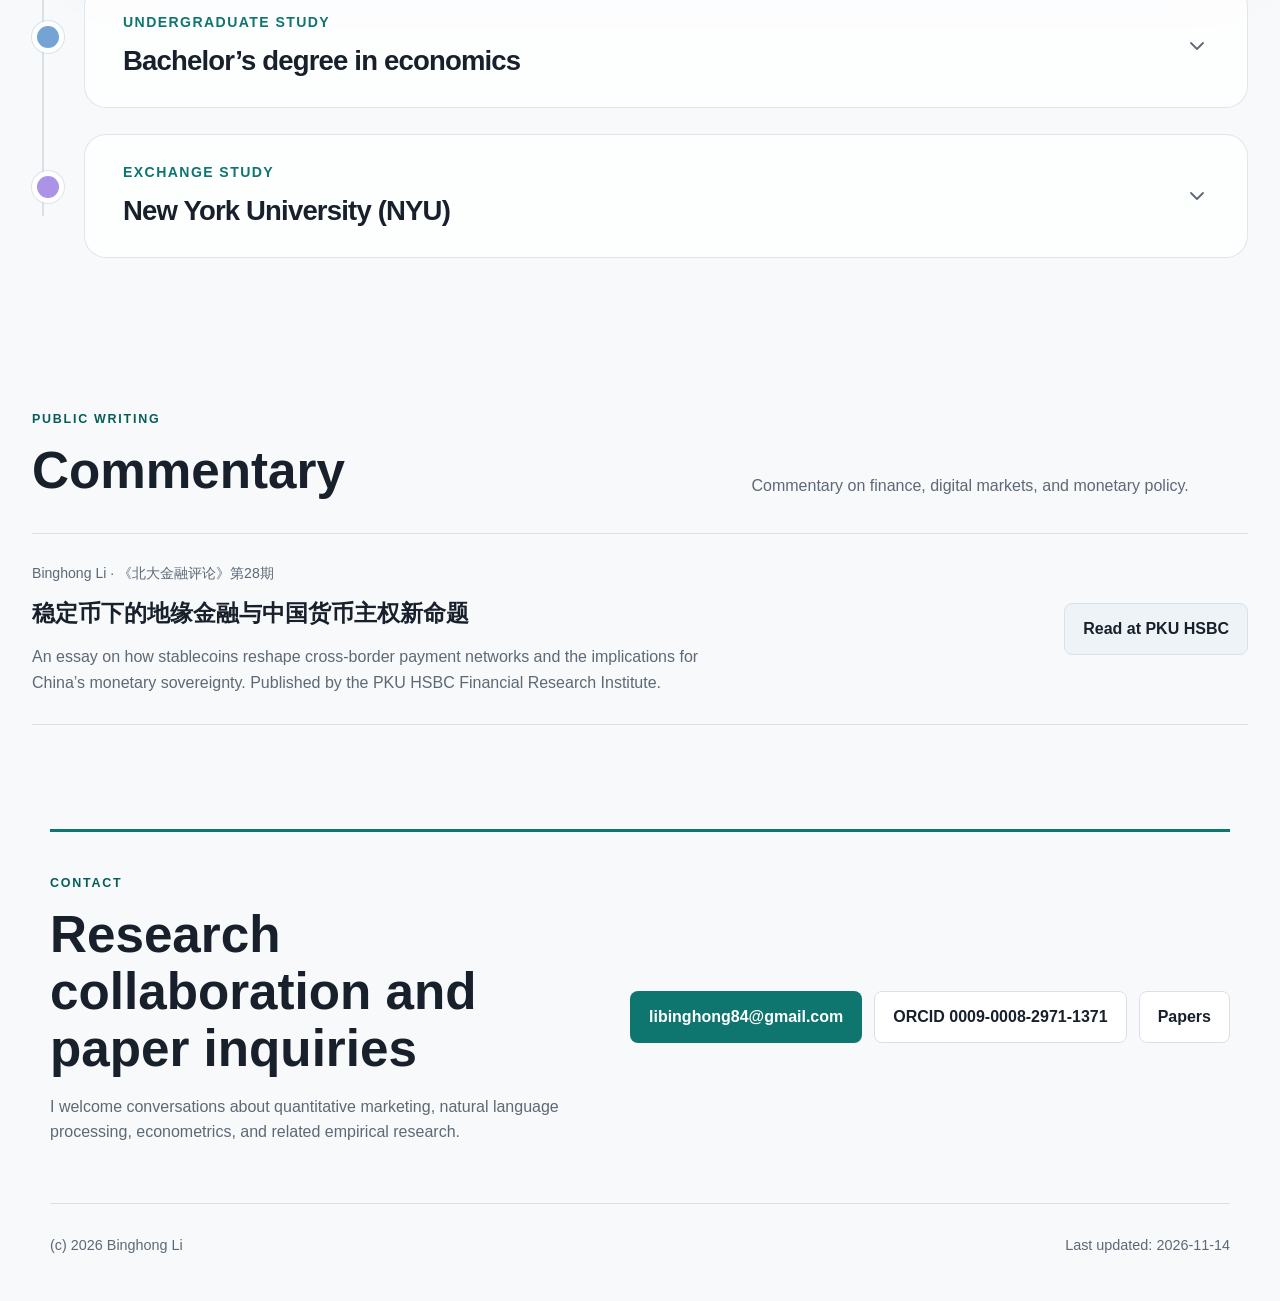
==== commit bdad0a9a: "Add interactive research tabs and gradient scroll experience" ====
--- a/index.html
+++ b/index.html
@@ -18,9 +18,11 @@
     <meta property="og:url" content="https://joeli558.github.io/">
     <link rel="canonical" href="https://joeli558.github.io/">
     <title>Binghong Li | Academic Website</title>
-    <link rel="stylesheet" href="styles.css?v=research-education-v3">
+    <link rel="stylesheet" href="styles.css?v=interactive-v4">
+    <link rel="stylesheet" href="experience.css?v=interactive-v4">
   </head>
-  <body>
+  <body class="experience">
+    <div class="ambient-canvas" aria-hidden="true"></div>
     <a class="skip-link" href="#main">Skip to content</a>
 
     <header class="site-header" data-header>
@@ -52,6 +54,7 @@
           </button>
         </div>
       </nav>
+      <div class="reading-progress" aria-hidden="true"></div>
     </header>
 
     <main id="main">
@@ -82,17 +85,16 @@
         </div>
       </section>
 
-      <section class="section" id="research">
+      <section class="section research-section" id="research">
         <div class="section-heading">
-          <p class="eyebrow">Research Agenda</p>
-          <h2>Research Interests</h2>
+          <h2>Research <span class="gradient-text">Interests</span></h2>
           <p data-research-intro>
             I bring together quantitative marketing, natural language processing, and econometrics to study
             how information and algorithms shape decisions in digital and financial markets.
           </p>
         </div>
 
-        <div class="focus-grid" data-research-grid></div>
+        <div class="research-explorer" data-research-explorer></div>
       </section>
 
       <section class="section moments-section" id="moments">
@@ -146,8 +148,7 @@
 
       <section class="section education-section" id="education">
         <div class="section-heading">
-          <p class="eyebrow">Academic Background</p>
-          <h2>Education</h2>
+          <h2 class="gradient-text">Education</h2>
           <p data-education-intro>
             An academic foundation in economics and finance, informing my research in quantitative marketing,
             natural language processing, and econometrics.
@@ -191,10 +192,11 @@
 
     <footer class="site-footer">
       <p data-footer-copy>(c) 2026 Binghong Li</p>
-      <p>Last updated: <span data-last-updated>2026-11-11</span></p>
+      <p>Last updated: <span data-last-updated>2026-11-14</span></p>
     </footer>
 
-    <script src="content/site-content.js?v=research-education-v3"></script>
-    <script src="script.js?v=research-education-v3"></script>
+    <script src="content/site-content.js?v=interactive-v4"></script>
+    <script src="script.js?v=interactive-v4"></script>
+    <script src="experience.js?v=interactive-v4"></script>
   </body>
 </html>
--- a/experience.css
+++ b/experience.css
@@ -0,0 +1,634 @@
+.experience {
+  --experience-gradient: linear-gradient(110deg, #087f80 3%, #2866ce 53%, #7444df 100%);
+  --experience-surface: rgba(255, 255, 255, 0.74);
+  --experience-panel-start: rgba(232, 250, 251, 0.92);
+  --experience-panel-middle: rgba(245, 249, 255, 0.94);
+  --experience-panel-end: rgba(239, 232, 254, 0.92);
+  isolation: isolate;
+  font-family: -apple-system, BlinkMacSystemFont, "Inter", "Segoe UI", "Noto Sans SC", Arial, sans-serif;
+}
+
+:root[data-theme="dark"] .experience {
+  --experience-gradient: linear-gradient(110deg, #75e2d2 3%, #9cbdff 53%, #bf9fff 100%);
+  --experience-surface: rgba(24, 34, 45, 0.84);
+  --experience-panel-start: rgba(22, 52, 58, 0.94);
+  --experience-panel-middle: rgba(26, 38, 63, 0.95);
+  --experience-panel-end: rgba(49, 35, 77, 0.94);
+}
+
+.ambient-canvas {
+  position: fixed;
+  inset: 0;
+  z-index: 0;
+  overflow: hidden;
+  pointer-events: none;
+}
+
+.ambient-canvas::before,
+.ambient-canvas::after {
+  position: absolute;
+  inset: -10vh -10vw;
+  content: "";
+  will-change: transform, opacity;
+}
+
+.ambient-canvas::before {
+  background: radial-gradient(ellipse at 12% 30%, rgba(81, 203, 191, 0.14), transparent 52%),
+    radial-gradient(ellipse at 89% 55%, rgba(151, 127, 238, 0.13), transparent 54%);
+  transform: translate3d(0, var(--ambient-shift, 0px), 0);
+}
+
+.ambient-canvas::after {
+  background: radial-gradient(ellipse at 78% 18%, rgba(100, 180, 244, 0.16), transparent 56%),
+    radial-gradient(ellipse at 24% 78%, rgba(143, 118, 235, 0.15), transparent 56%);
+  opacity: var(--ambient-mix, 0.3);
+  transform: translate3d(var(--ambient-drift, 0px), 0, 0);
+}
+
+.experience > main,
+.experience > footer {
+  position: relative;
+  z-index: 1;
+}
+
+.experience .skip-link {
+  z-index: 60;
+}
+
+.experience .site-header {
+  z-index: 30;
+  border-bottom-color: color-mix(in srgb, var(--line) 65%, transparent);
+  background: color-mix(in srgb, var(--bg) 78%, transparent);
+  backdrop-filter: blur(22px) saturate(150%);
+  -webkit-backdrop-filter: blur(22px) saturate(150%);
+}
+
+.experience .site-header.is-scrolled {
+  box-shadow: 0 8px 30px rgba(24, 33, 43, 0.05);
+}
+
+.reading-progress {
+  position: absolute;
+  right: 0;
+  bottom: -1px;
+  left: 0;
+  height: 2px;
+  background: var(--experience-gradient);
+  transform: scaleX(var(--page-progress, 0));
+  transform-origin: left center;
+}
+
+.experience .icon-button {
+  border-radius: 50%;
+}
+
+.experience [data-theme-icon] svg {
+  display: block;
+  width: 19px;
+  height: 19px;
+}
+
+.experience .section {
+  width: min(1280px, calc(100% - 64px));
+  padding-top: 128px;
+}
+
+.experience .research-section,
+.experience .education-section {
+  padding-bottom: 24px;
+}
+
+.experience .research-section > .section-heading,
+.experience .education-section > .section-heading {
+  max-width: none;
+  margin-bottom: 46px;
+}
+
+.experience .research-section h2,
+.experience .education-section h2 {
+  font-size: clamp(2.15rem, 4.8vw, 4.5rem);
+  font-weight: 750;
+  line-height: 1.1;
+  letter-spacing: -0.045em;
+}
+
+.experience .education-section h2 {
+  display: table;
+  max-width: 100%;
+  font-size: clamp(2.4rem, 6vw, 5.6rem);
+}
+
+.experience .research-section .section-heading p,
+.experience .education-section .section-heading p {
+  max-width: 1240px;
+  margin-top: 24px;
+  font-size: clamp(1.05rem, 1.65vw, 1.5rem);
+  line-height: 1.55;
+  letter-spacing: -0.015em;
+}
+
+.gradient-text,
+.research-focus-word {
+  background: var(--experience-gradient);
+  background-clip: text;
+  -webkit-background-clip: text;
+  color: transparent;
+  -webkit-text-fill-color: transparent;
+}
+
+.research-tabs {
+  display: grid;
+  width: min(1120px, 100%);
+  grid-template-columns: 1.1fr 1.3fr 0.8fr;
+  gap: 18px;
+}
+
+.research-tab {
+  min-width: 0;
+  min-height: 62px;
+  border: 1px solid color-mix(in srgb, var(--line) 78%, transparent);
+  border-radius: 999px;
+  background: var(--experience-surface);
+  color: var(--ink);
+  padding: 16px 22px;
+  box-shadow: 0 4px 18px rgba(25, 48, 79, 0.035);
+  font: inherit;
+  font-size: clamp(0.9rem, 1.4vw, 1.3rem);
+  font-weight: 650;
+  line-height: 1.25;
+  cursor: pointer;
+  transition: transform 0.22s ease, box-shadow 0.3s ease, border-color 0.3s ease;
+}
+
+.research-tab[aria-selected="true"] {
+  border-color: #223140;
+  background: linear-gradient(160deg, #304153, #111d2a);
+  color: #fff;
+  box-shadow: 0 8px 24px rgba(26, 46, 65, 0.12);
+}
+
+:root[data-theme="dark"] .research-tab[aria-selected="true"] {
+  border-color: #c4d9ef;
+  background: linear-gradient(140deg, #ddfaf3, #c2d2fa);
+  color: #142533;
+}
+
+.research-tab-compact {
+  display: none;
+}
+
+.research-tab:hover {
+  transform: translateY(-2px);
+  box-shadow: 0 8px 24px rgba(40, 80, 130, 0.1);
+}
+
+.research-tab:active,
+.experience-button:active {
+  transform: translateY(1px);
+}
+
+.research-tab:focus-visible,
+.research-panel:focus-visible,
+.experience-button:focus-visible {
+  outline: 3px solid var(--teal);
+  outline-offset: 5px;
+}
+
+.research-panels {
+  position: relative;
+  isolation: isolate;
+  overflow: hidden;
+  margin-top: 44px;
+  border: 1.25px solid transparent;
+  border-radius: 28px;
+  background: linear-gradient(115deg, var(--experience-panel-start), var(--experience-panel-middle) 46%, var(--experience-panel-end)) padding-box,
+    linear-gradient(110deg, #92e5e4, #b5d0fb, #ccafff) border-box;
+  box-shadow: 0 26px 78px rgba(70, 121, 179, 0.075);
+}
+
+.research-panels::before {
+  position: absolute;
+  inset: -20%;
+  z-index: -1;
+  background: radial-gradient(ellipse at 58% 72%, rgba(114, 224, 232, 0.22), transparent 48%),
+    radial-gradient(ellipse at 86% 46%, rgba(178, 137, 249, 0.16), transparent 48%);
+  opacity: 0.65;
+  transform: translate3d(0, 0, 0);
+  transition: transform 0.8s ease, opacity 0.65s ease;
+  content: "";
+}
+
+.research-panels[data-active-lens="1"]::before {
+  opacity: 1;
+  transform: translate3d(-12%, -4%, 0);
+}
+
+.research-panels[data-active-lens="2"]::before {
+  opacity: 0.9;
+  transform: translate3d(8%, 3%, 0);
+}
+
+.research-panel {
+  display: grid;
+  min-height: 414px;
+  grid-template-columns: 1.1fr 0.9fr;
+  gap: 40px;
+  align-items: center;
+  padding: 56px;
+}
+
+.research-panel[hidden] {
+  display: none;
+}
+
+.research-panel-title {
+  margin: 0 0 22px;
+  font-size: clamp(1.65rem, 2.7vw, 2.5rem);
+  font-weight: 750;
+  line-height: 1.15;
+  letter-spacing: -0.035em;
+}
+
+.research-panel-description {
+  max-width: 640px;
+  margin: 0 0 34px;
+  color: var(--muted);
+  font-size: clamp(1.1rem, 1.65vw, 1.5rem);
+  line-height: 1.55;
+  letter-spacing: -0.015em;
+}
+
+.experience-button {
+  display: inline-flex;
+  max-width: 100%;
+  min-height: 52px;
+  align-items: center;
+  justify-content: center;
+  gap: 14px;
+  border: 1px solid transparent;
+  border-radius: 999px;
+  background: linear-gradient(115deg, #087c78, #087b8d);
+  color: #fff;
+  padding: 14px 24px;
+  font-size: 18px;
+  font-weight: 650;
+  line-height: 1.4;
+  transition: transform 0.22s ease, box-shadow 0.3s ease;
+}
+
+.experience-button:hover {
+  box-shadow: 0 10px 28px rgba(7, 125, 126, 0.2);
+  transform: translateY(-2px);
+}
+
+.link-arrow {
+  width: 22px;
+  height: 22px;
+  flex: 0 0 auto;
+  transition: transform 0.25s ease;
+}
+
+.experience-button:hover .link-arrow {
+  transform: translateX(3px);
+}
+
+.research-visual {
+  display: grid;
+  min-width: 0;
+  min-height: 180px;
+  place-items: center;
+}
+
+.research-focus-word {
+  display: block;
+  max-width: 100%;
+  font-size: clamp(3.5rem, 7.2vw, 6.75rem);
+  font-weight: 750;
+  line-height: 1.12;
+  letter-spacing: -0.06em;
+  transform: translateY(var(--research-shift, 0px));
+}
+
+.experience .education-timeline::before,
+.experience .education-timeline::after {
+  position: absolute;
+  inset: 42px auto 42px 10px;
+  width: 2px;
+  content: "";
+}
+
+.experience .education-timeline::before {
+  background: var(--line);
+}
+
+.experience .education-timeline::after {
+  background: linear-gradient(#2cbeb9, #629ce7 55%, #a388e3);
+  transform: scaleY(var(--education-progress, 0));
+  transform-origin: top;
+}
+
+.experience .timeline-item {
+  --step-color: #138d8c;
+  z-index: 1;
+  padding-left: 52px;
+}
+
+.experience .timeline-item:nth-child(2) {
+  --step-color: #74a4d5;
+}
+
+.experience .timeline-item:nth-child(3) {
+  --step-color: #ab94e7;
+}
+
+.experience .timeline-item + .timeline-item {
+  margin-top: 26px;
+}
+
+.experience .timeline-item:nth-child(n)::before {
+  top: 37px;
+  left: 0;
+  width: 22px;
+  height: 22px;
+  border: 5px solid var(--surface);
+  background: var(--step-color);
+  box-shadow: 0 0 0 1px color-mix(in srgb, var(--step-color) 25%, transparent);
+}
+
+.experience .timeline-item:has(.education-entry[data-expanded="true"])::before {
+  box-shadow: 0 0 0 3px color-mix(in srgb, var(--step-color) 20%, transparent), 0 4px 12px rgba(41, 119, 164, 0.1);
+}
+
+.experience .education-entry {
+  border: 1.25px solid color-mix(in srgb, var(--line) 82%, transparent);
+  border-radius: 22px;
+  background: var(--experience-surface);
+  backdrop-filter: blur(12px);
+  -webkit-backdrop-filter: blur(12px);
+  transition: transform 0.25s ease, box-shadow 0.4s ease;
+}
+
+.experience .education-entry[data-expanded="true"] {
+  border-color: transparent;
+  background: linear-gradient(115deg, var(--experience-panel-start), var(--experience-panel-middle) 52%, var(--experience-panel-end)) padding-box,
+    linear-gradient(105deg, #32c7c0, #73a9fc 56%, #ad76f4) border-box;
+  box-shadow: 0 18px 65px rgba(81, 132, 187, 0.09);
+}
+
+.experience .education-entry:hover {
+  transform: translateY(-2px);
+  box-shadow: 0 12px 34px rgba(57, 102, 157, 0.08);
+}
+
+.experience .education-entry summary {
+  gap: 28px;
+  padding: 28px 38px;
+}
+
+.experience .education-summary {
+  font-size: clamp(1.15rem, 2.15vw, 2rem);
+  font-weight: 700;
+  line-height: 1.3;
+  letter-spacing: -0.03em;
+}
+
+.experience .education-label {
+  margin-bottom: 12px;
+  font-size: 0.88rem;
+  font-weight: 700;
+  letter-spacing: 0.1em;
+}
+
+.experience .education-description {
+  max-width: 1150px;
+  margin: 0;
+  padding: 0;
+  font-size: clamp(1.05rem, 1.6vw, 1.4rem);
+  line-height: 1.55;
+  letter-spacing: -0.015em;
+}
+
+.education-body {
+  padding: 0 38px 30px;
+}
+
+.education-research-link {
+  margin-top: 26px;
+}
+
+.experience .education-chevron {
+  width: 24px;
+  height: 24px;
+  transform: rotate(0);
+  transition: transform 0.5s cubic-bezier(0.22, 1, 0.36, 1), color 0.3s ease;
+}
+
+.experience .education-entry[data-expanded="true"] .education-chevron {
+  color: var(--teal);
+  transform: rotate(180deg);
+}
+
+.experience .paper-card,
+.experience .moment-viewer,
+.experience .portrait-card {
+  border-radius: 18px;
+}
+
+.motion-ready .scroll-reveal {
+  opacity: 0;
+  filter: blur(6px);
+  transform: translateY(28px);
+  transition: opacity 0.85s cubic-bezier(0.22, 1, 0.36, 1), transform 0.85s cubic-bezier(0.22, 1, 0.36, 1), filter 0.85s ease;
+}
+
+.motion-ready .scroll-reveal.is-revealed,
+.motion-ready .scroll-reveal:focus-within {
+  opacity: 1;
+  filter: blur(0);
+  transform: translateY(0);
+}
+
+@media (max-width: 1100px) {
+  .research-panel {
+    gap: 24px;
+    padding: 38px;
+  }
+
+  .research-tabs {
+    gap: 12px;
+  }
+
+  .research-tab {
+    padding-inline: 14px;
+  }
+
+  .experience .education-entry summary {
+    padding-inline: 28px;
+  }
+
+  .education-body {
+    padding-inline: 28px;
+  }
+}
+
+@media (max-width: 760px) {
+  .experience .section {
+    width: min(100% - 40px, 1280px);
+    padding-top: 86px;
+  }
+
+  .experience .research-section > .section-heading,
+  .experience .education-section > .section-heading {
+    margin-bottom: 30px;
+  }
+
+  .experience .research-section .section-heading p,
+  .experience .education-section .section-heading p {
+    margin-top: 18px;
+    font-size: 17px;
+    line-height: 1.6;
+  }
+
+  .research-tabs {
+    width: 100%;
+    grid-template-columns: 1.1fr 0.8fr 1fr;
+    gap: 8px;
+  }
+
+  .research-tab {
+    min-height: 58px;
+    padding: 10px 8px;
+    font-size: 12px;
+    line-height: 1.35;
+  }
+
+  .research-tab-full {
+    display: none;
+  }
+
+  .research-tab-compact {
+    display: block;
+  }
+
+  .research-panels {
+    margin-top: 26px;
+    border-radius: 24px;
+  }
+
+  .research-panel {
+    min-height: 0;
+    grid-template-columns: 1fr;
+    gap: 22px;
+    padding: 28px;
+  }
+
+  .research-panel-title {
+    margin-bottom: 18px;
+    font-size: 27px;
+  }
+
+  .research-panel-description {
+    margin-bottom: 26px;
+    font-size: 17px;
+    line-height: 1.65;
+  }
+
+  .research-visual {
+    min-height: 88px;
+  }
+
+  .research-focus-word {
+    font-size: clamp(44px, 14vw, 64px);
+  }
+
+  .experience-button {
+    min-height: 46px;
+    gap: 8px;
+    padding: 12px 16px;
+    font-size: 15px;
+  }
+
+  .link-arrow {
+    width: 20px;
+    height: 20px;
+  }
+
+  .experience .timeline-item {
+    padding-left: 30px;
+  }
+
+  .experience .timeline-item + .timeline-item {
+    margin-top: 18px;
+  }
+
+  .experience .timeline-item:nth-child(n)::before {
+    top: 29px;
+    left: 0;
+    width: 17px;
+    height: 17px;
+    border-width: 4px;
+  }
+
+  .experience .education-timeline::before,
+  .experience .education-timeline::after {
+    top: 36px;
+    bottom: 36px;
+    left: 7px;
+  }
+
+  .experience .education-entry {
+    border-radius: 18px;
+  }
+
+  .experience .education-entry summary {
+    gap: 14px;
+    padding: 23px 22px;
+  }
+
+  .experience .education-summary {
+    font-size: 19px;
+    line-height: 1.35;
+    letter-spacing: -0.02em;
+  }
+
+  .experience .education-label {
+    margin-bottom: 9px;
+    font-size: 10px;
+    letter-spacing: 0.08em;
+  }
+
+  .education-body {
+    padding: 0 22px 24px;
+  }
+
+  .experience .education-description {
+    font-size: 16px;
+    line-height: 1.65;
+  }
+
+  .experience .education-chevron {
+    width: 20px;
+    height: 20px;
+  }
+
+  .education-research-link {
+    margin-top: 22px;
+  }
+}
+
+@media (prefers-reduced-motion: reduce) {
+  .ambient-canvas::before,
+  .ambient-canvas::after,
+  .research-focus-word,
+  .research-tab:hover,
+  .experience-button:hover,
+  .experience .education-entry:hover {
+    transform: none;
+  }
+
+  .motion-ready .scroll-reveal {
+    opacity: 1;
+    filter: none;
+    transform: none;
+  }
+}
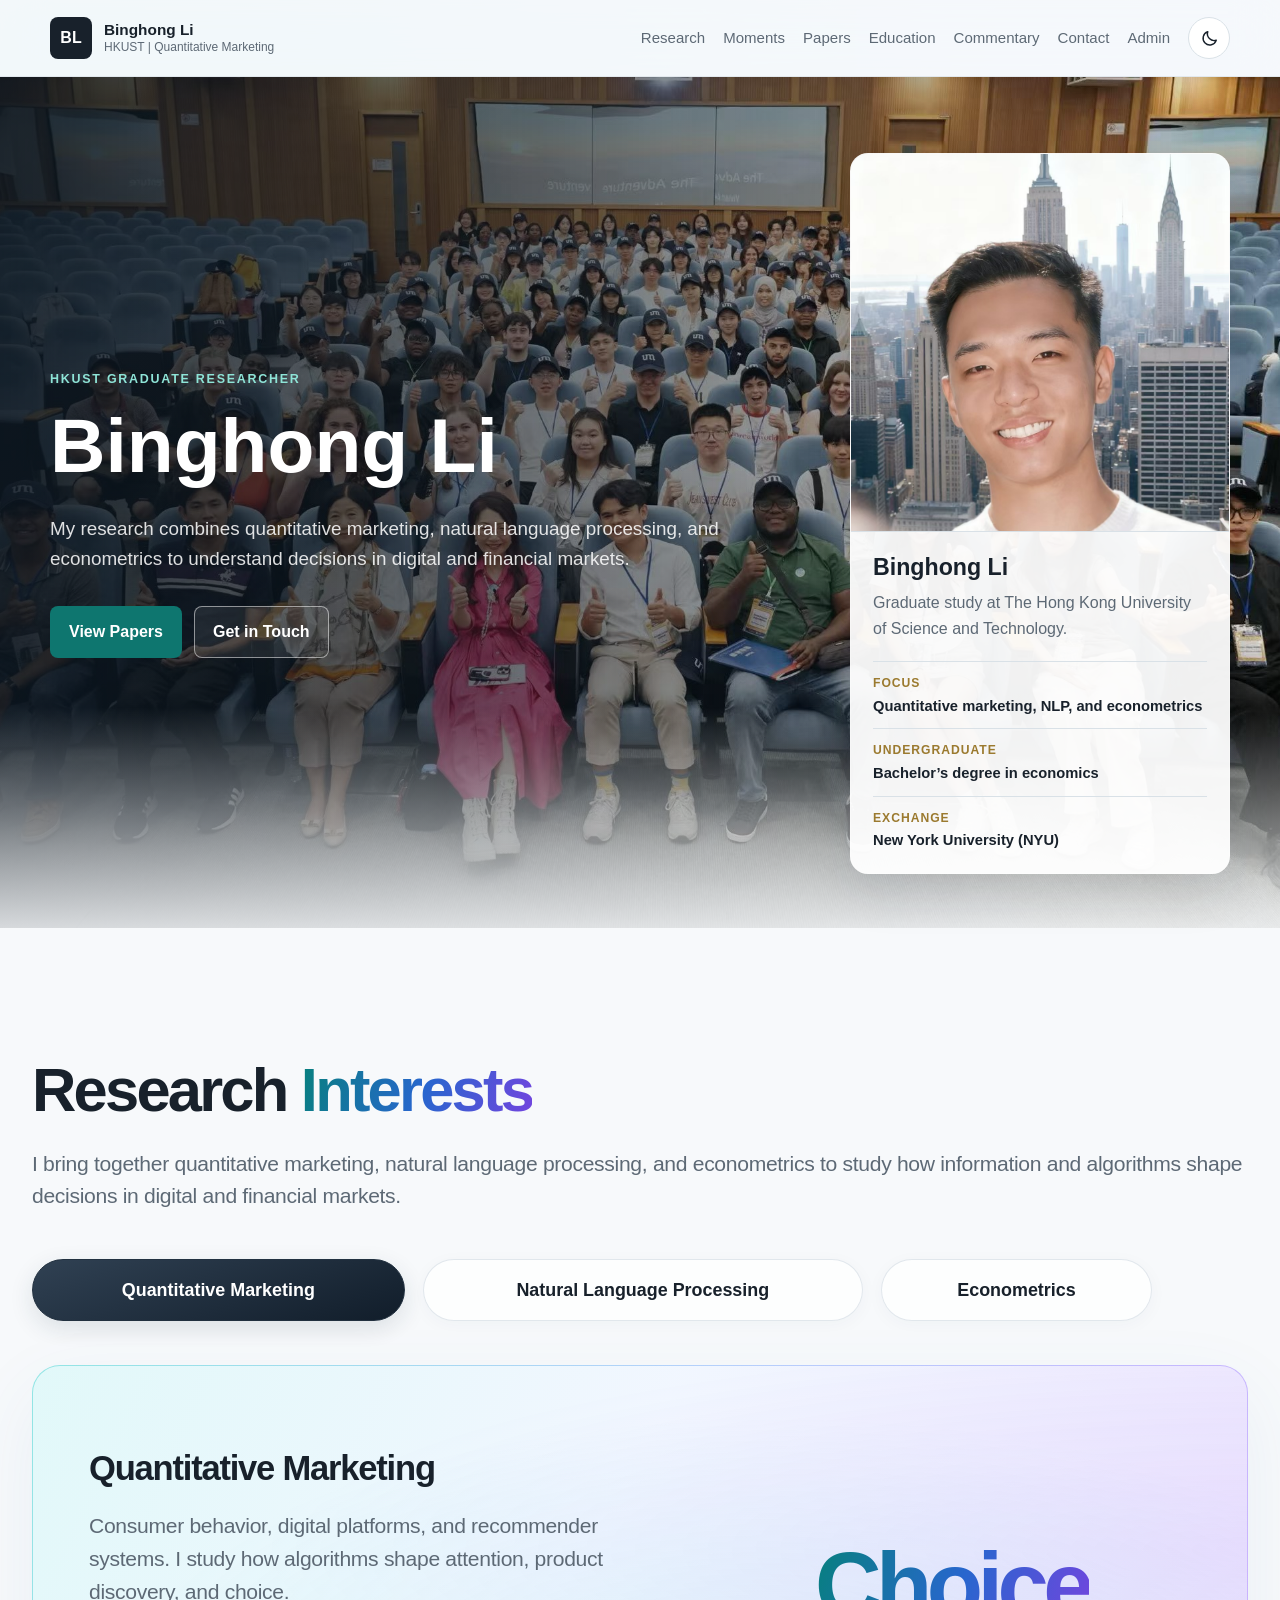
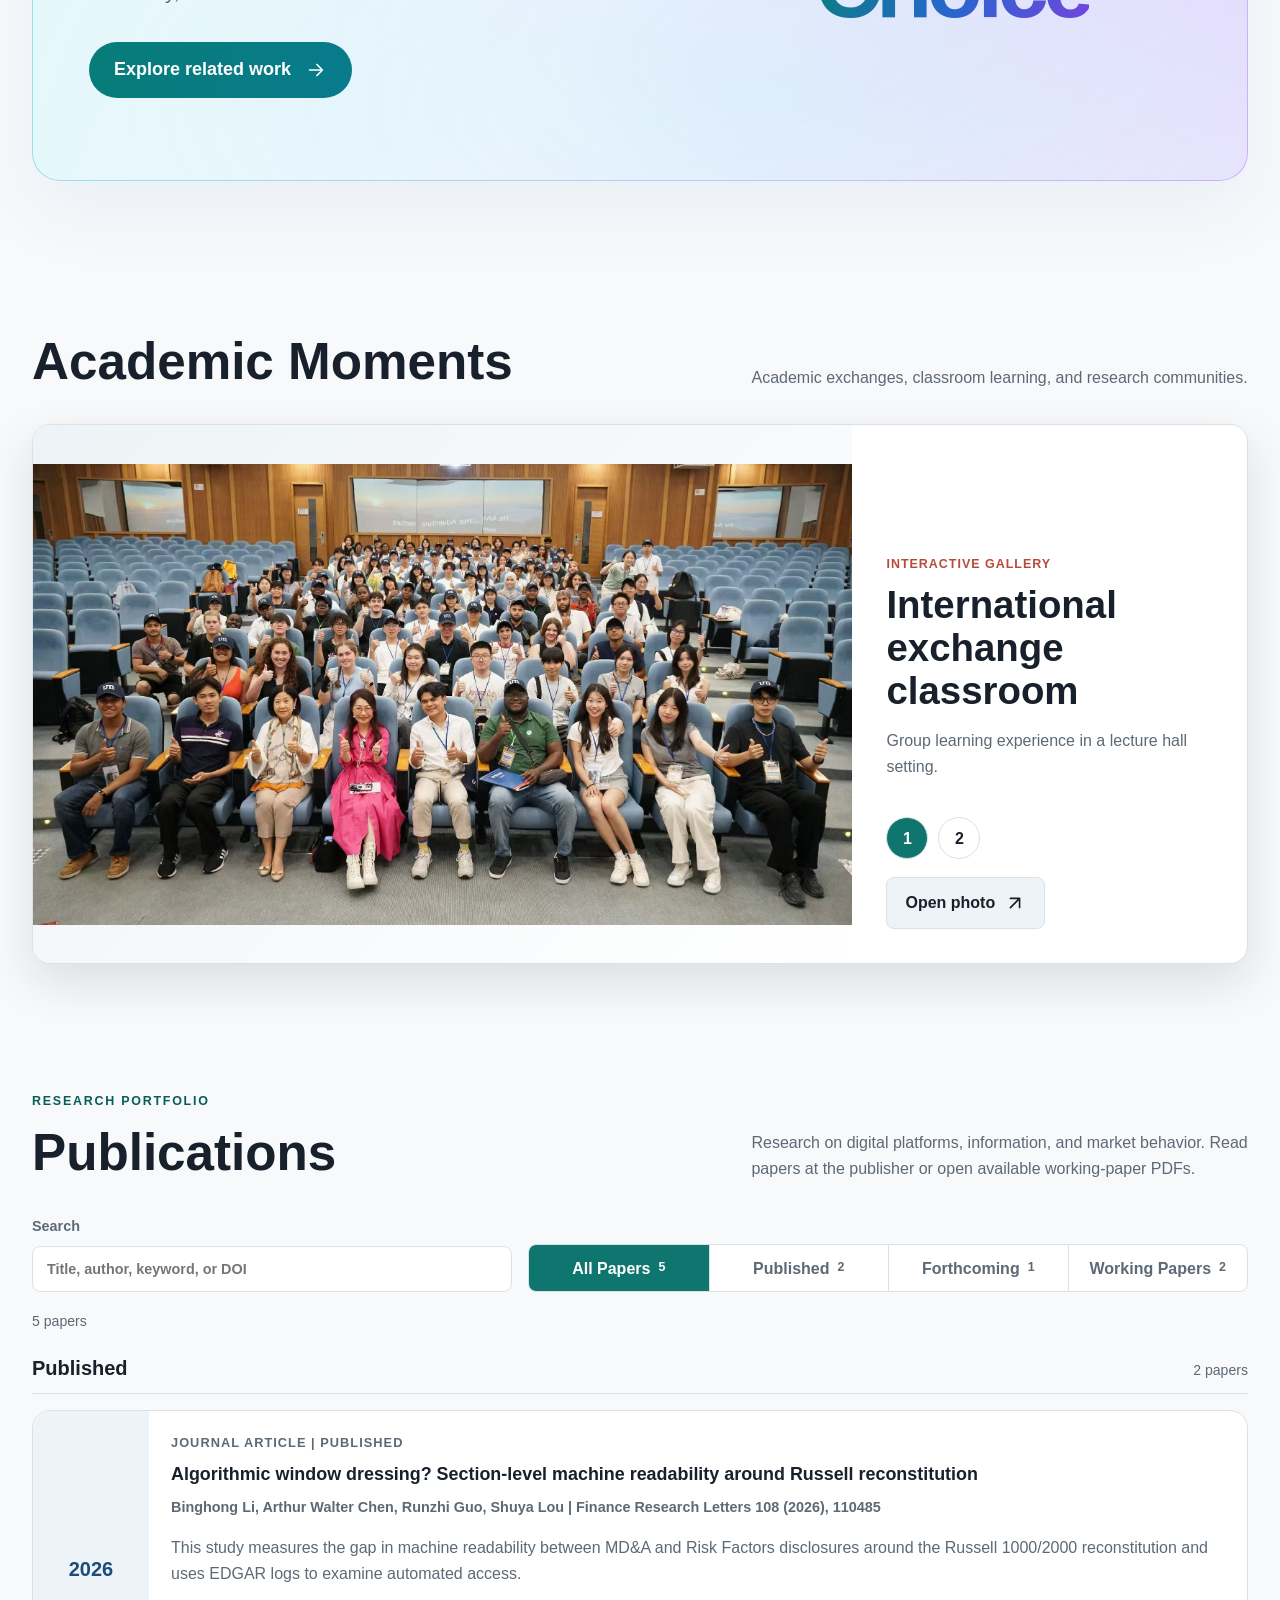
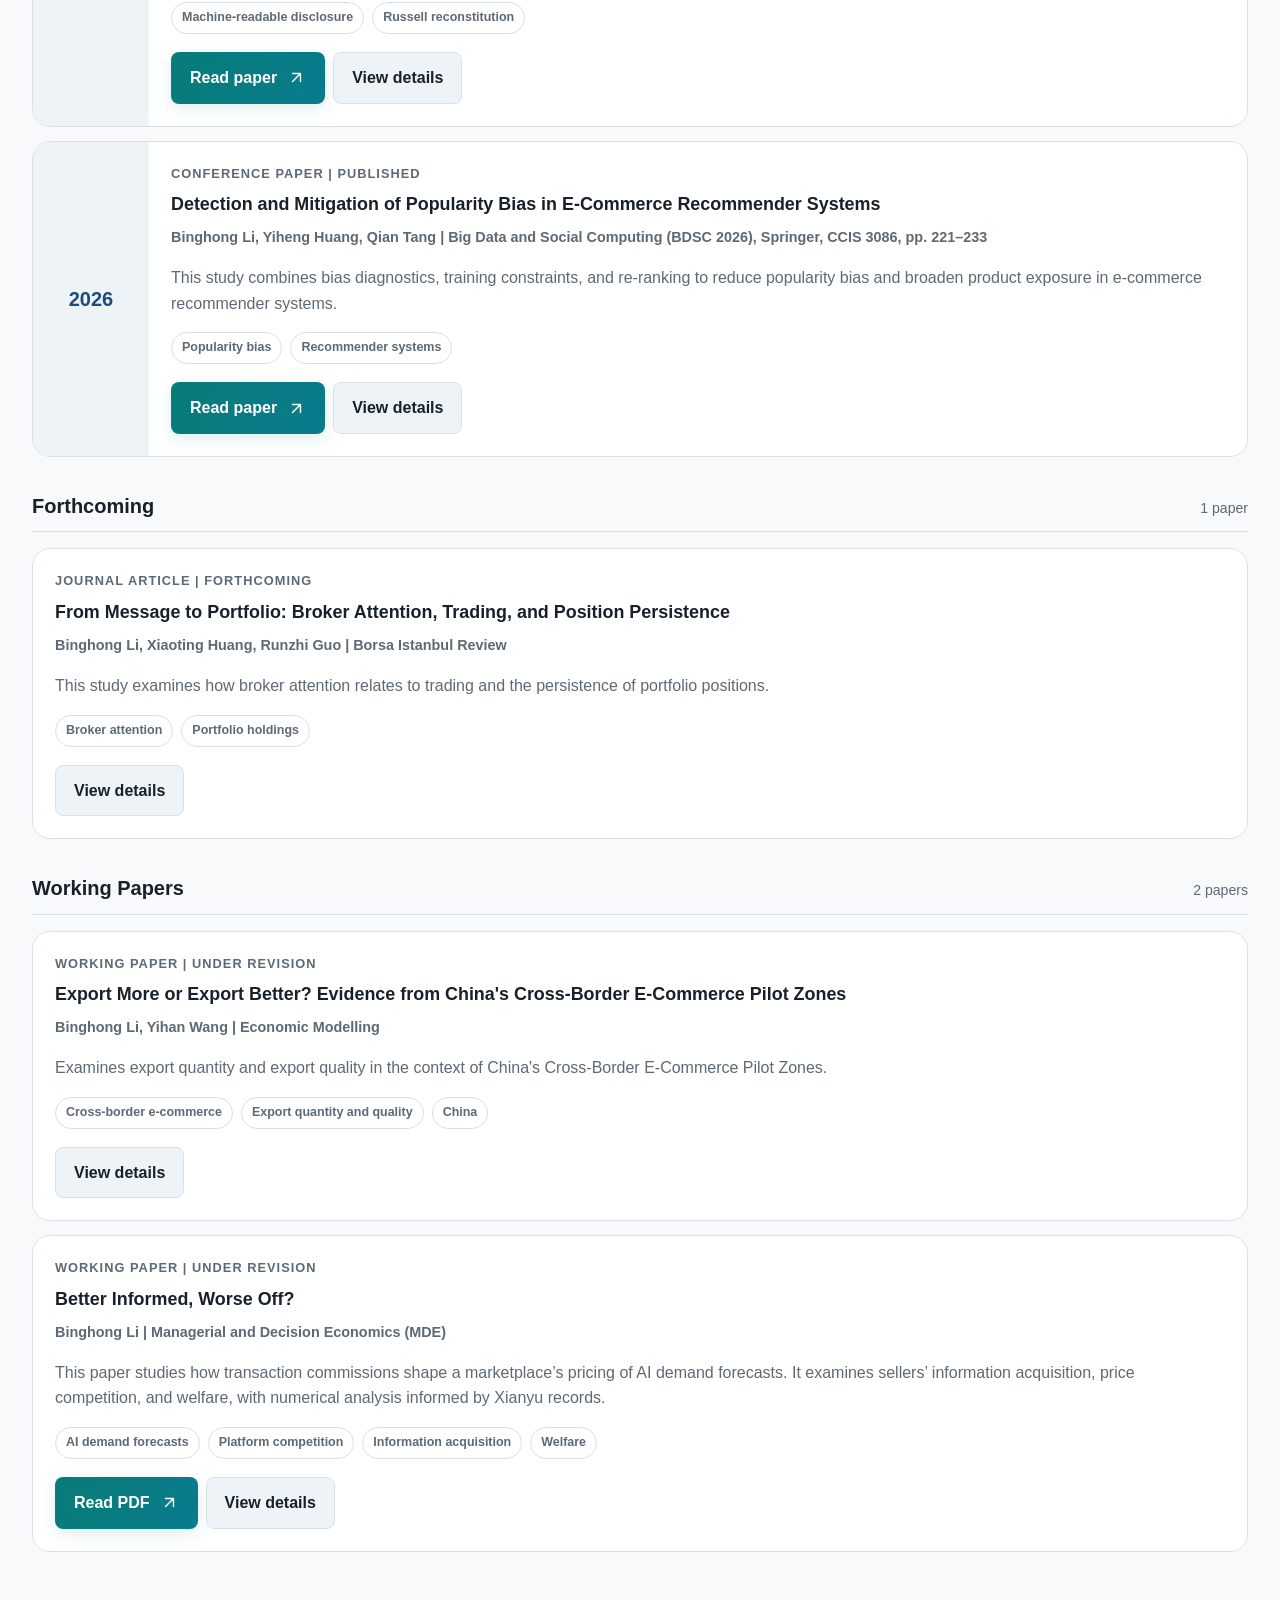
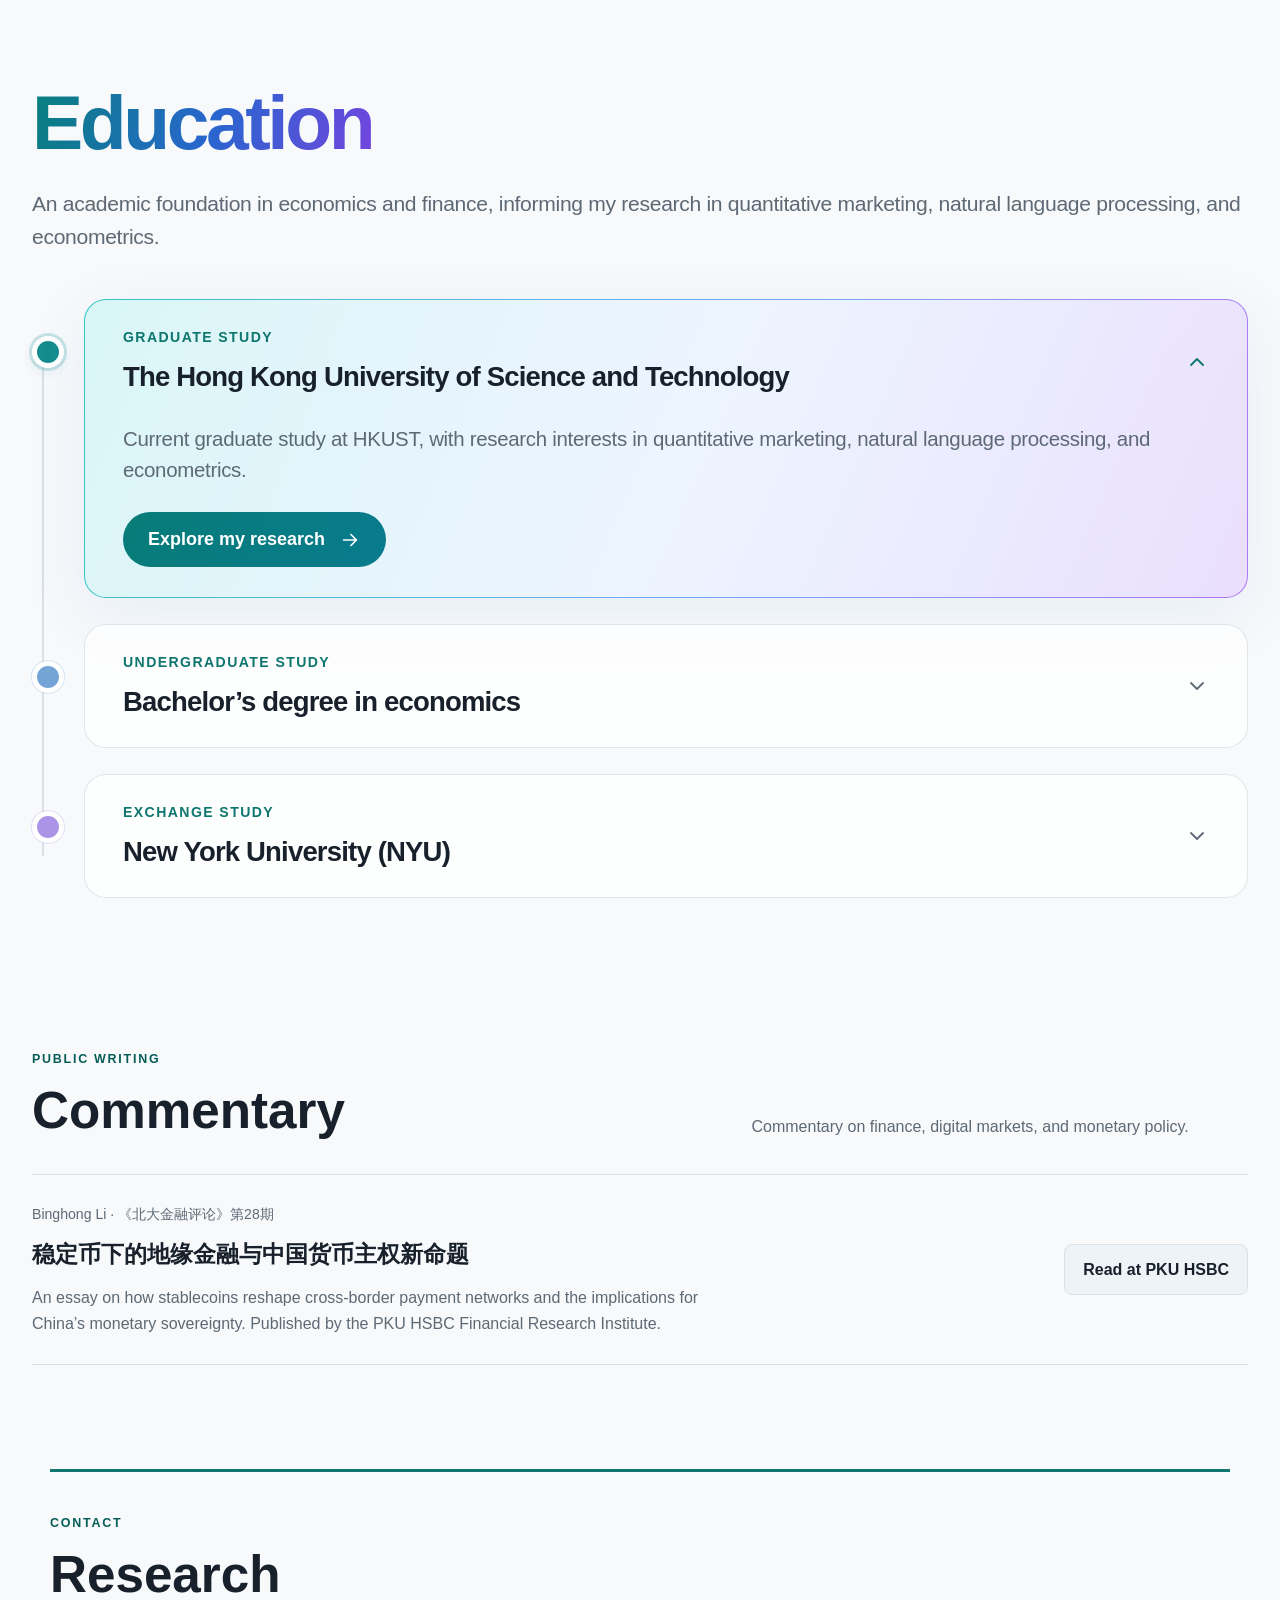
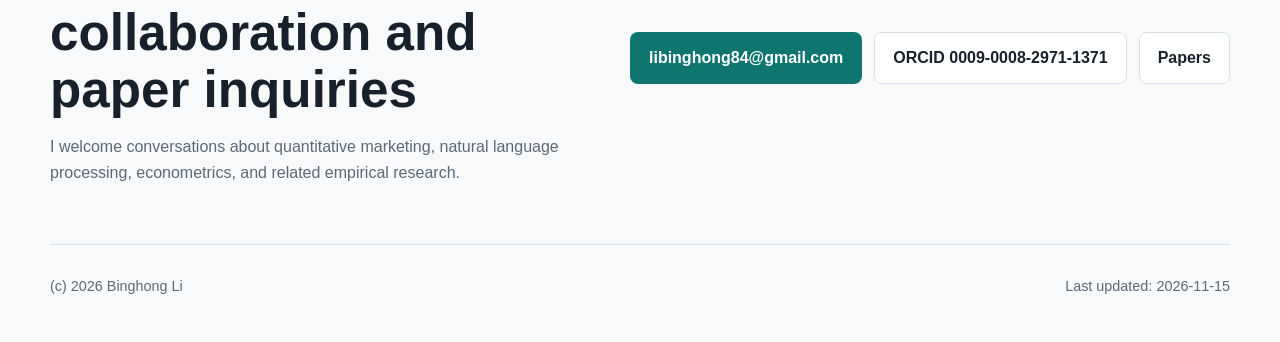
==== commit 33c62f8a: "Add confirmed revision manuscripts, working-paper PDF, and clear reading links Rename the study gall" ====
--- a/index.html
+++ b/index.html
@@ -18,8 +18,8 @@
     <meta property="og:url" content="https://joeli558.github.io/">
     <link rel="canonical" href="https://joeli558.github.io/">
     <title>Binghong Li | Academic Website</title>
-    <link rel="stylesheet" href="styles.css?v=interactive-v4">
-    <link rel="stylesheet" href="experience.css?v=interactive-v4">
+    <link rel="stylesheet" href="styles.css?v=papers-gallery-v5">
+    <link rel="stylesheet" href="experience.css?v=papers-gallery-v5">
   </head>
   <body class="experience">
     <div class="ambient-canvas" aria-hidden="true"></div>
@@ -100,11 +100,10 @@
       <section class="section moments-section" id="moments">
         <div class="section-heading split">
           <div>
-            <p class="eyebrow">Academic Moments</p>
-            <h2>Photos From Study and Exchange</h2>
+            <h2>Academic Moments</h2>
           </div>
           <p data-moments-intro>
-            A few academic moments from exchange study, classroom collaboration, and conference-style learning environments.
+            Academic exchanges, classroom learning, and research communities.
           </p>
         </div>
 
@@ -117,6 +116,7 @@
             <h3 data-moment-title>International exchange classroom</h3>
             <p data-moment-caption>Group learning experience in a lecture hall setting.</p>
             <div class="moment-actions" data-moment-actions></div>
+            <a class="button moment-photo-link" data-moment-link href="assets/background-auditorium.jpg" target="_blank" rel="noopener noreferrer">Open photo</a>
           </div>
         </div>
       </section>
@@ -128,7 +128,7 @@
             <h2>Publications</h2>
           </div>
           <p data-papers-intro>
-            Published and forthcoming work on recommender systems, financial disclosure, and investor attention.
+            Research on digital platforms, information, and market behavior. Read papers at the publisher or open available working-paper PDFs.
           </p>
         </div>
 
@@ -192,11 +192,11 @@
 
     <footer class="site-footer">
       <p data-footer-copy>(c) 2026 Binghong Li</p>
-      <p>Last updated: <span data-last-updated>2026-11-14</span></p>
+      <p>Last updated: <span data-last-updated>2026-11-15</span></p>
     </footer>
 
-    <script src="content/site-content.js?v=interactive-v4"></script>
-    <script src="script.js?v=interactive-v4"></script>
-    <script src="experience.js?v=interactive-v4"></script>
+    <script src="content/site-content.js?v=papers-gallery-v5"></script>
+    <script src="script.js?v=papers-gallery-v5"></script>
+    <script src="experience.js?v=papers-gallery-v5"></script>
   </body>
 </html>
--- a/styles.css
+++ b/styles.css
@@ -712,6 +712,31 @@
   border-color: var(--line);
 }
 
+.paper-read-link {
+  gap: 10px;
+  border-color: transparent;
+  background: linear-gradient(115deg, #087c78, #087b8d);
+  color: #fff;
+  font-weight: 750;
+  box-shadow: 0 5px 16px rgba(8, 124, 120, 0.13);
+}
+
+.paper-read-link:hover {
+  box-shadow: 0 9px 24px rgba(8, 124, 120, 0.24);
+}
+
+.paper-read-icon {
+  width: 19px;
+  height: 19px;
+  flex: 0 0 auto;
+}
+
+.paper-read-link:focus-visible,
+.moment-photo-link:focus-visible {
+  outline: 3px solid var(--teal);
+  outline-offset: 4px;
+}
+
 .tag-row {
   display: flex;
   flex-wrap: wrap;
@@ -752,21 +777,35 @@
 }
 
 .moment-frame {
-  min-height: clamp(280px, 46vw, 520px);
-  background: var(--surface-strong);
+  height: clamp(320px, 42vw, 560px);
+  min-height: 0;
+  background: linear-gradient(135deg, var(--surface-strong), var(--surface));
 }
 
 .moment-frame img {
   width: 100%;
   height: 100%;
-  min-height: inherit;
-  object-fit: cover;
+  min-height: 0;
+  object-fit: contain;
   object-position: center;
   transition: transform 0.7s ease, opacity 0.25s ease;
 }
 
 .moment-viewer:hover .moment-frame img {
   transform: scale(1.03);
+}
+
+.moment-viewer:hover .moment-frame img[data-fit="contain"] {
+  transform: none;
+}
+
+.moment-photo-link {
+  justify-self: start;
+  gap: 9px;
+  margin-top: 18px;
+  border-color: var(--line);
+  background: var(--surface-strong);
+  color: var(--ink);
 }
 
 .moment-panel {
@@ -1544,7 +1583,7 @@
 
   .segmented {
     display: grid;
-    grid-template-columns: repeat(3, minmax(0, 1fr));
+    grid-template-columns: repeat(2, minmax(0, 1fr));
   }
 
   .segmented button {
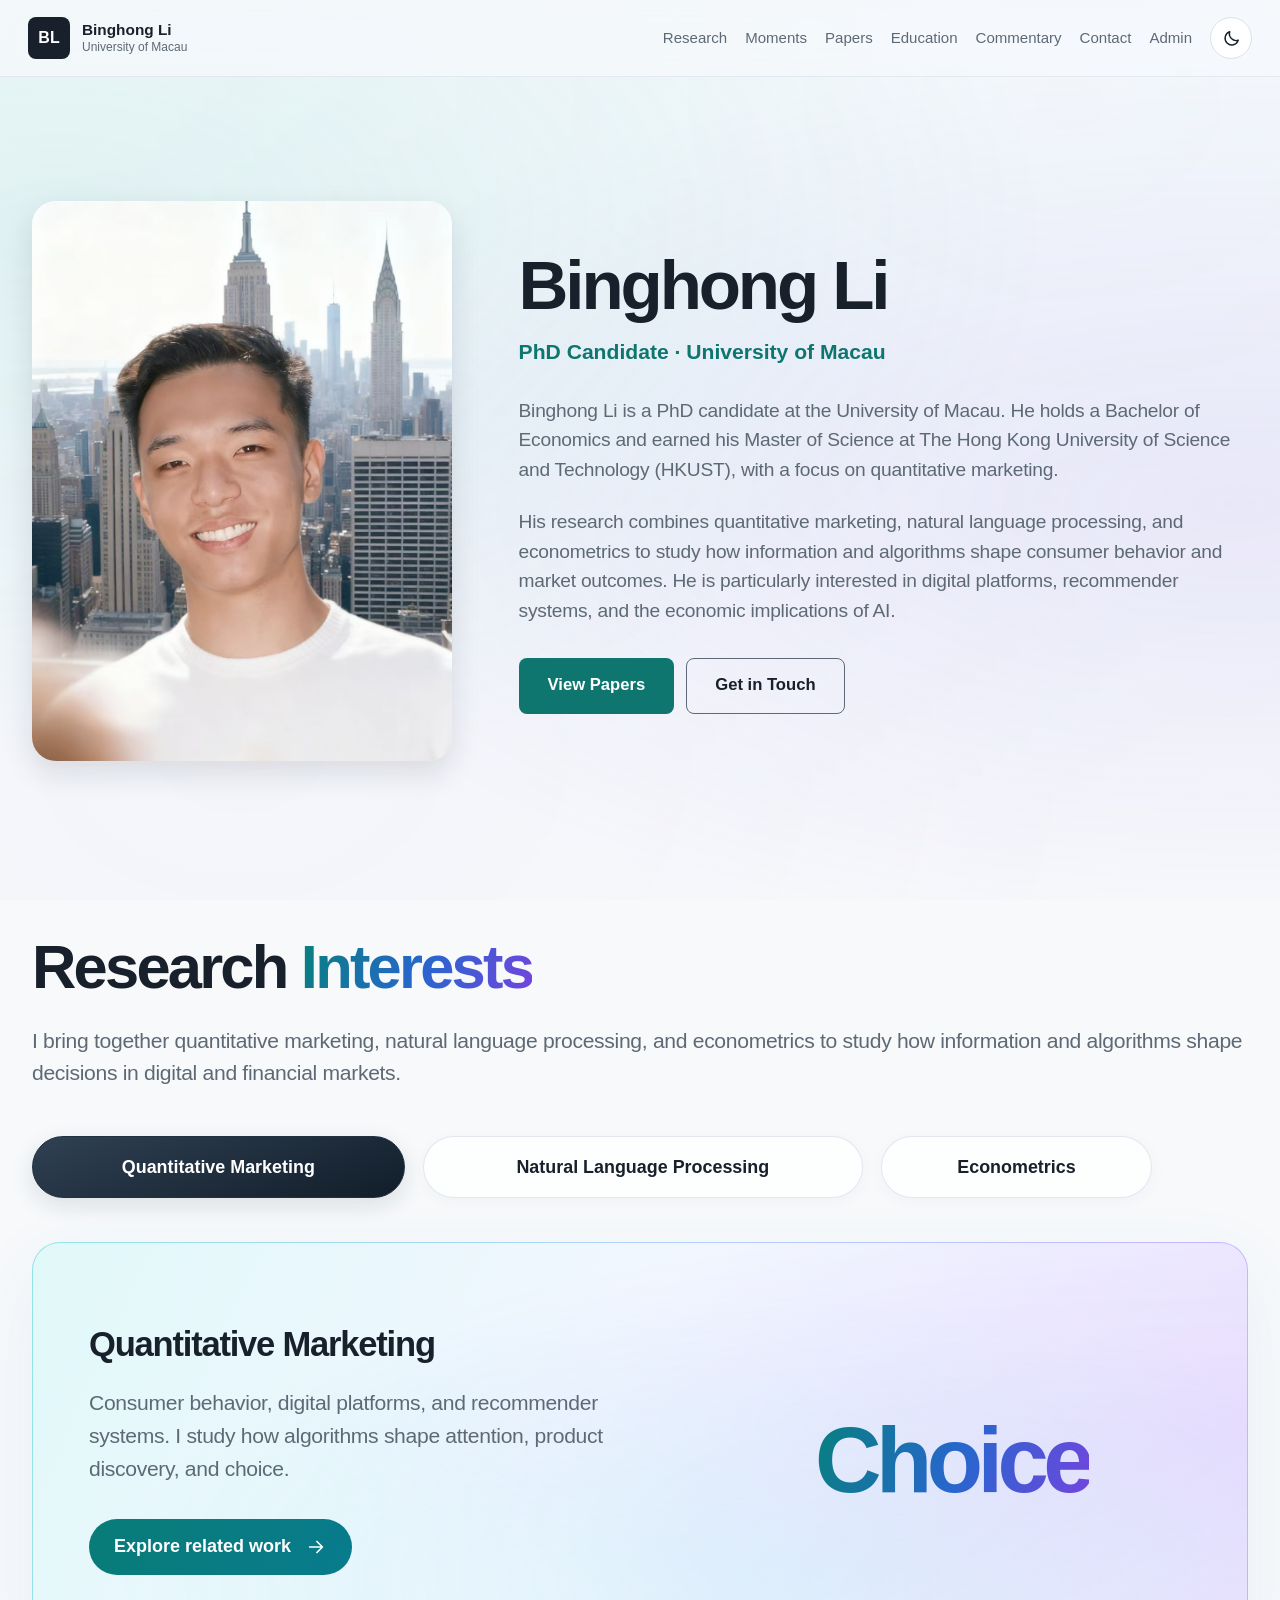
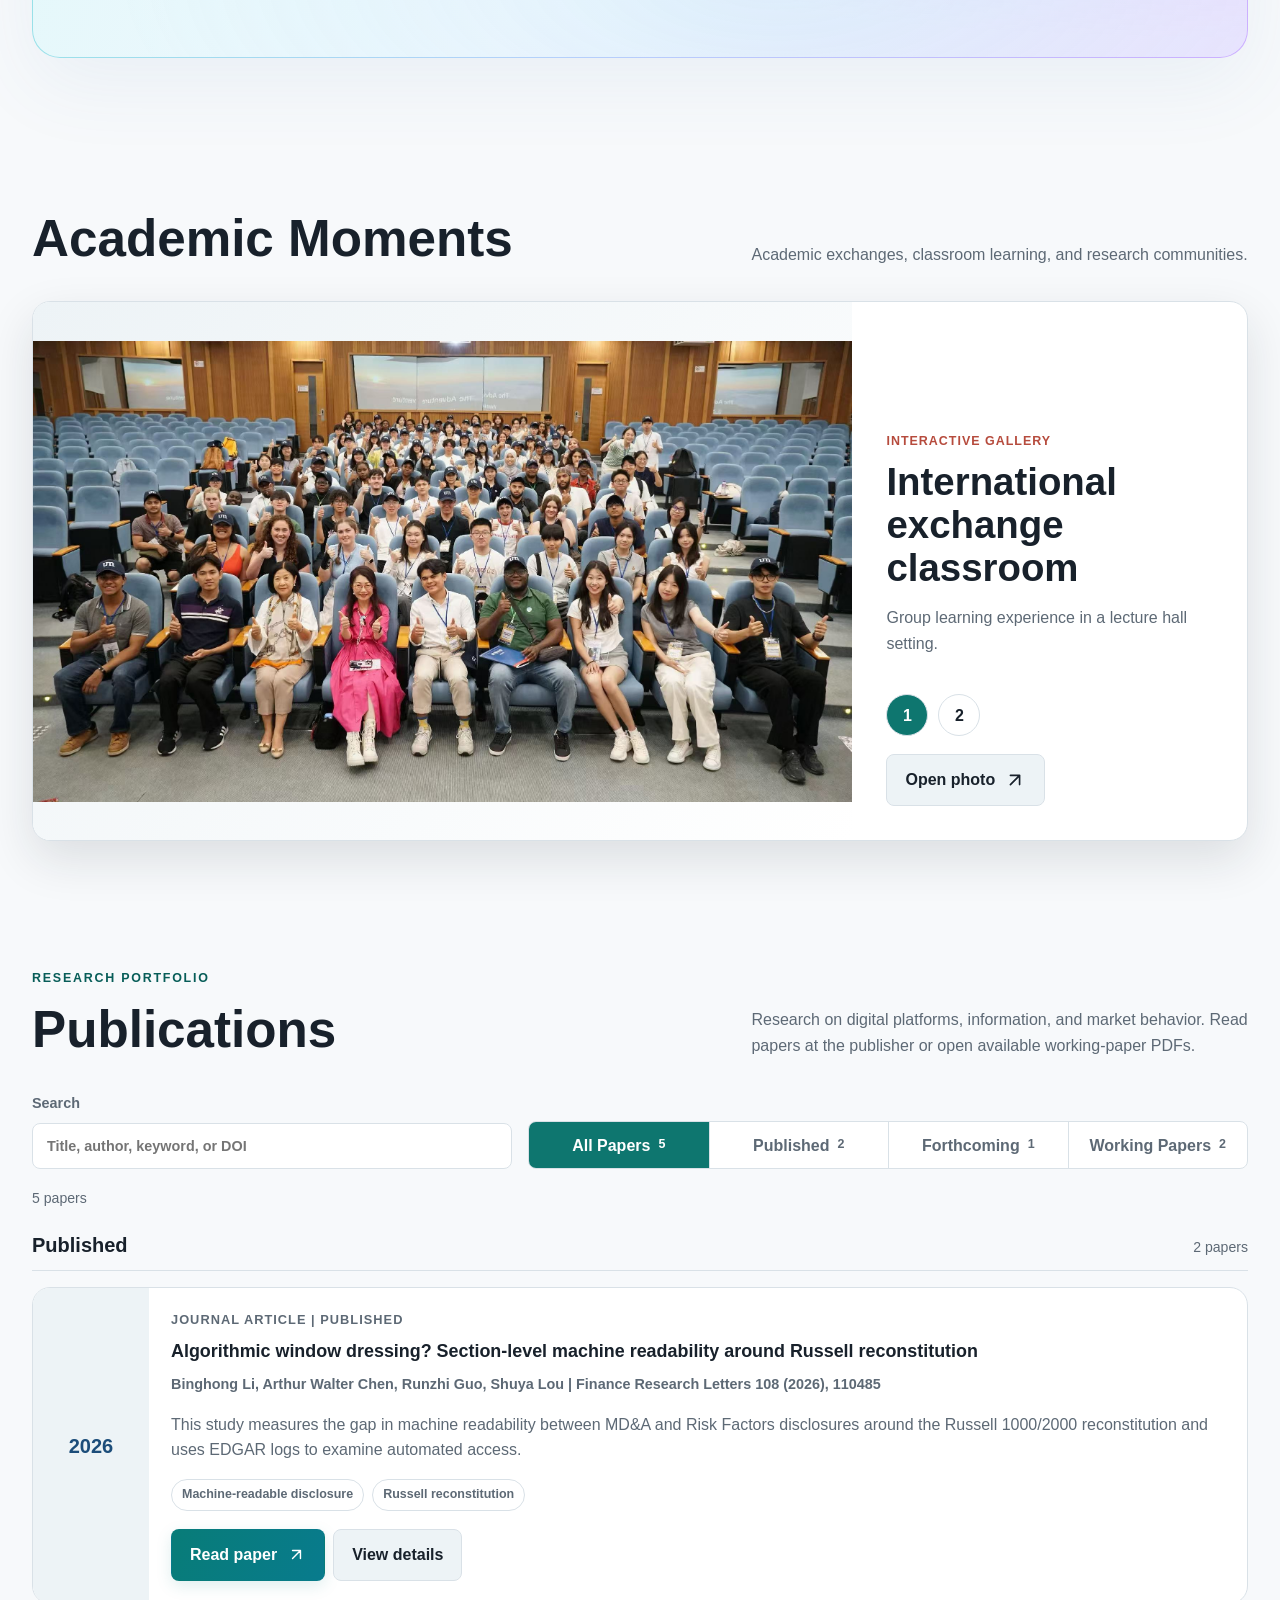
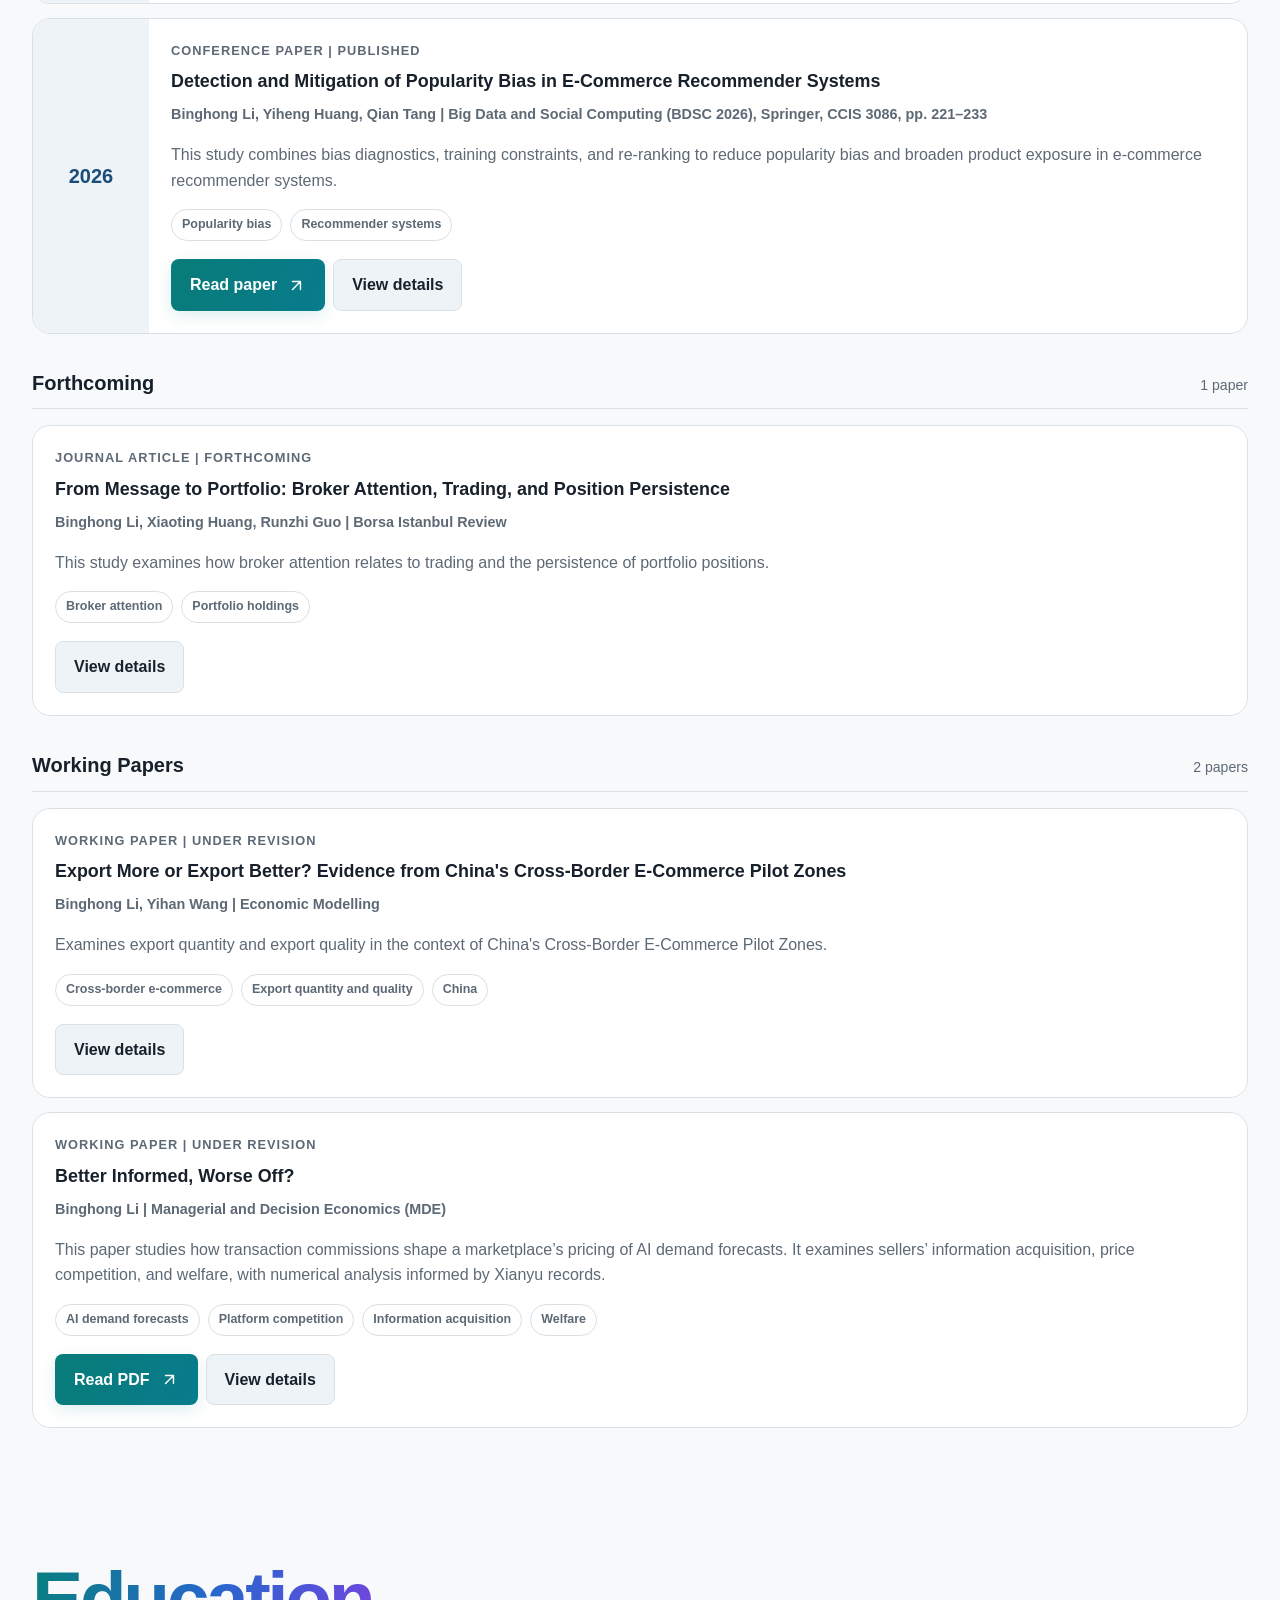
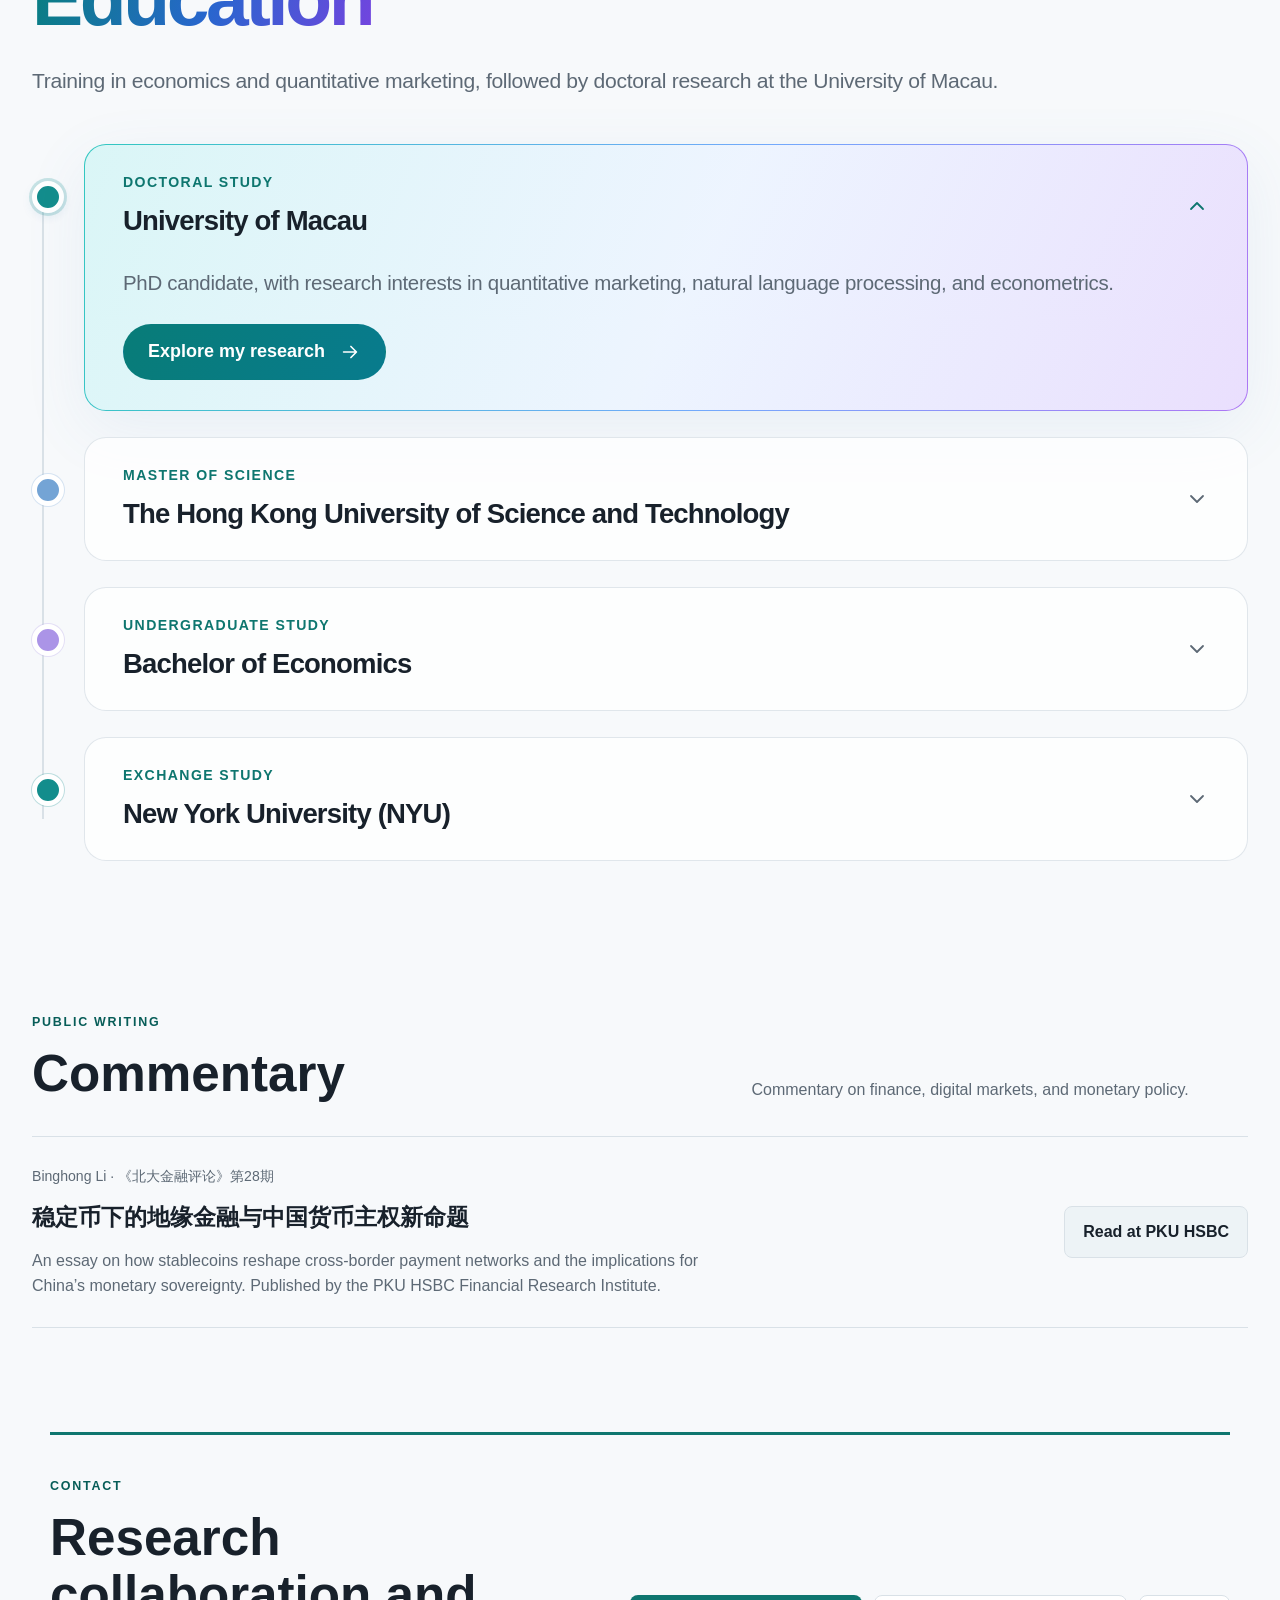
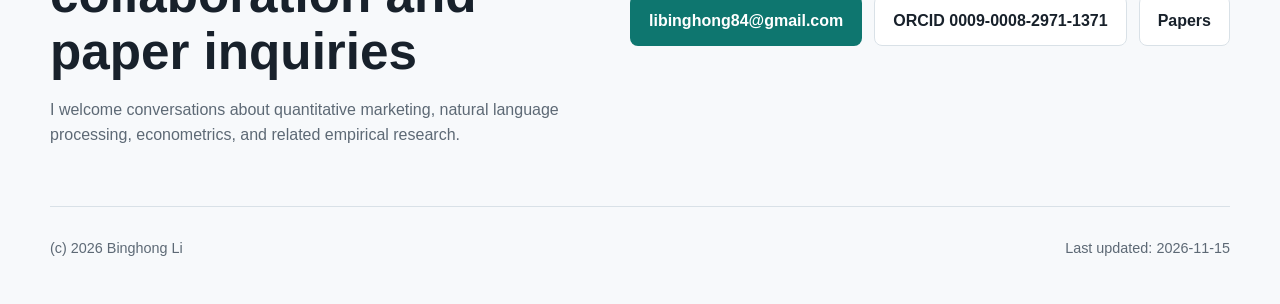
==== commit 26bc120a: "Replace homepage facts card with an academic biography Update the profile and education to the suppl" ====
--- a/index.html
+++ b/index.html
@@ -5,21 +5,21 @@
     <meta name="viewport" content="width=device-width, initial-scale=1">
     <meta
       name="description"
-      content="Academic website of Binghong Li, an HKUST graduate researcher working in quantitative marketing, natural language processing, and econometrics."
+      content="Binghong Li is a PhD candidate at the University of Macau, researching quantitative marketing, natural language processing, and econometrics."
     >
     <meta name="author" content="Binghong Li">
     <meta name="robots" content="index, follow">
     <meta property="og:title" content="Binghong Li | Academic Website">
     <meta
       property="og:description"
-      content="Research in quantitative marketing, natural language processing, and econometrics."
+      content="Binghong Li, PhD candidate at the University of Macau. Research in quantitative marketing, natural language processing, and econometrics."
     >
     <meta property="og:type" content="website">
     <meta property="og:url" content="https://joeli558.github.io/">
     <link rel="canonical" href="https://joeli558.github.io/">
     <title>Binghong Li | Academic Website</title>
-    <link rel="stylesheet" href="styles.css?v=papers-gallery-v5">
-    <link rel="stylesheet" href="experience.css?v=papers-gallery-v5">
+    <link rel="stylesheet" href="styles.css?v=biography-v6">
+    <link rel="stylesheet" href="experience.css?v=biography-v6">
   </head>
   <body class="experience">
     <div class="ambient-canvas" aria-hidden="true"></div>
@@ -31,7 +31,7 @@
           <span class="brand-mark" aria-hidden="true" data-brand-mark>BL</span>
           <span>
             <strong data-profile-name>Binghong Li</strong>
-            <small data-nav-subtitle>HKUST | Quantitative Marketing</small>
+            <small data-nav-subtitle>University of Macau</small>
           </span>
         </a>
 
@@ -58,30 +58,26 @@
     </header>
 
     <main id="main">
-      <section class="hero personal-hero" id="home" aria-label="Home">
-        <div class="hero-overlay"></div>
+      <section class="hero personal-hero" id="home" aria-labelledby="home-title">
         <div class="hero-content personal-hero-content">
+          <figure class="profile-portrait">
+            <img data-profile-photo src="assets/binghong-li.jpg" alt="Portrait of Binghong Li" width="960" height="1440" fetchpriority="high">
+          </figure>
+          <div class="profile-identity">
+            <h1 id="home-title" data-hero-title>Binghong Li</h1>
+            <p class="profile-role" data-profile-role>PhD Candidate · University of Macau</p>
+          </div>
           <div class="hero-text">
-            <p class="eyebrow" data-hero-kicker>HKUST Graduate Researcher</p>
-            <h1 data-hero-title>Binghong Li</h1>
-            <p class="hero-copy" data-hero-summary>
-              My research combines quantitative marketing, natural language processing, and econometrics
-              to understand decisions in digital and financial markets.
-            </p>
+            <div class="profile-biography" data-profile-biography>
+              <p>Binghong Li is a PhD candidate at the University of Macau. He holds a Bachelor of Economics and earned his Master of Science at The Hong Kong University of Science and Technology (HKUST), with a focus on quantitative marketing.</p>
+              <p>His research combines quantitative marketing, natural language processing, and econometrics to study how information and algorithms shape consumer behavior and market outcomes. He is particularly interested in digital platforms, recommender systems, and the economic implications of AI.</p>
+            </div>
             <div class="hero-actions" aria-label="Primary actions">
               <a class="button primary" href="#papers">View Papers</a>
               <a class="button secondary" href="#contact">Get in Touch</a>
             </div>
           </div>
 
-          <aside class="portrait-card" aria-label="Profile summary">
-            <img data-profile-photo src="assets/binghong-li.jpg" alt="Portrait of Binghong Li">
-            <div class="portrait-body">
-              <h2 data-card-name>Binghong Li</h2>
-              <p data-card-summary>Graduate study at The Hong Kong University of Science and Technology.</p>
-              <ul class="profile-facts" data-profile-facts></ul>
-            </div>
-          </aside>
         </div>
       </section>
 
@@ -150,8 +146,7 @@
         <div class="section-heading">
           <h2 class="gradient-text">Education</h2>
           <p data-education-intro>
-            An academic foundation in economics and finance, informing my research in quantitative marketing,
-            natural language processing, and econometrics.
+            Training in economics and quantitative marketing, followed by doctoral research at the University of Macau.
           </p>
         </div>
 
@@ -195,8 +190,8 @@
       <p>Last updated: <span data-last-updated>2026-11-15</span></p>
     </footer>
 
-    <script src="content/site-content.js?v=papers-gallery-v5"></script>
-    <script src="script.js?v=papers-gallery-v5"></script>
-    <script src="experience.js?v=papers-gallery-v5"></script>
+    <script src="content/site-content.js?v=biography-v6"></script>
+    <script src="script.js?v=biography-v6"></script>
+    <script src="experience.js?v=biography-v6"></script>
   </body>
 </html>
--- a/styles.css
+++ b/styles.css
@@ -107,7 +107,7 @@
 }
 
 .nav-shell {
-  width: min(1180px, calc(100% - 40px));
+  width: min(1224px, calc(100% - 40px));
   min-height: var(--header-height);
   margin: 0 auto;
   display: flex;
@@ -233,98 +233,98 @@
 
 .hero {
   position: relative;
-  min-height: clamp(560px, 82svh, 760px);
-  display: flex;
-  align-items: center;
   isolation: isolate;
-  background:
-    linear-gradient(90deg, rgba(12, 22, 32, 0.88) 0%, rgba(12, 22, 32, 0.58) 43%, rgba(12, 22, 32, 0.08) 100%),
-    url("assets/background-auditorium.jpg") center 46% / cover no-repeat;
-  color: #fff;
-}
-
-.hero-overlay {
-  position: absolute;
-  inset: auto 0 0;
-  height: 26%;
-  z-index: -1;
-  background: linear-gradient(0deg, var(--bg), transparent);
-  opacity: 0.85;
 }
 
 .hero-content {
-  width: min(1180px, calc(100% - 40px));
+  width: min(1224px, calc(100% - 64px));
   margin: 0 auto;
-  padding: 76px 0 54px;
+  padding: 124px 0 44px;
 }
 
 .personal-hero-content {
   display: grid;
-  grid-template-columns: minmax(0, 1fr) minmax(280px, 380px);
-  gap: clamp(28px, 6vw, 72px);
-  align-items: center;
+  grid-template-columns: minmax(0, 420px) minmax(0, 1fr);
+  grid-template-areas: "portrait identity" "portrait biography";
+  column-gap: clamp(40px, 5.2vw, 76px);
+  row-gap: 28px;
+  align-content: center;
 }
 
 .hero-text {
+  grid-area: biography;
   min-width: 0;
 }
 
-.portrait-card {
-  border: 1px solid rgba(255, 255, 255, 0.24);
-  border-radius: 8px;
+.profile-portrait {
+  grid-area: portrait;
+  align-self: center;
+  margin: 0;
+  border-radius: 24px;
   overflow: hidden;
-  background: color-mix(in srgb, var(--surface) 94%, transparent);
+  background: var(--surface-strong);
+  box-shadow: 0 12px 30px rgba(24, 33, 43, 0.12);
+}
+
+.profile-portrait img {
+  width: 100%;
+  height: auto;
+  aspect-ratio: 3 / 4;
+  object-fit: cover;
+  object-position: center 35%;
+}
+
+.profile-identity {
+  grid-area: identity;
+  align-self: end;
+  min-width: 0;
+}
+
+.profile-identity h1 {
+  font-size: clamp(3rem, 5.4vw, 5rem);
+  font-weight: 750;
+  line-height: 1.08;
+  letter-spacing: -0.045em;
+}
+
+.profile-role {
+  margin: 14px 0 0;
+  color: var(--teal);
+  font-size: clamp(1rem, 1.65vw, 1.5rem);
+  font-weight: 650;
+  line-height: 1.45;
+}
+
+.profile-biography {
+  color: var(--muted);
+  font-size: clamp(1.0625rem, 1.5vw, 1.375rem);
+  line-height: 1.55;
+  letter-spacing: -0.012em;
+}
+
+.profile-biography p {
+  margin: 0;
+}
+
+.profile-biography p + p {
+  margin-top: 22px;
+}
+
+.hero-actions .button {
+  min-height: 56px;
+  padding-inline: 28px;
+  font-size: clamp(1rem, 1.3vw, 1.125rem);
+  font-weight: 700;
+}
+
+.hero-actions .button.secondary {
+  border-color: var(--muted);
   color: var(--ink);
-  box-shadow: var(--shadow);
-}
-
-.portrait-card img {
-  width: 100%;
-  aspect-ratio: 1 / 1;
-  object-fit: cover;
-  object-position: center 23%;
-  border-bottom: 1px solid var(--line);
-}
-
-.portrait-body {
-  padding: 22px;
-}
-
-.portrait-card h2 {
-  font-size: 1.45rem;
-}
-
-.portrait-body p {
-  margin: 10px 0 0;
-  color: var(--muted);
-}
-
-.profile-facts {
-  display: grid;
-  gap: 12px;
-  list-style: none;
-  margin: 20px 0 0;
-  padding: 0;
-}
-
-.profile-facts li {
-  display: grid;
-  gap: 3px;
-  border-top: 1px solid var(--line);
-  padding-top: 12px;
-}
-
-.profile-facts span {
-  color: var(--brass);
-  font-size: 0.76rem;
-  font-weight: 900;
-  letter-spacing: 0.08em;
-  text-transform: uppercase;
-}
-
-.profile-facts strong {
-  font-size: 0.92rem;
-  line-height: 1.35;
+  background: transparent;
+}
+
+:root[data-theme="dark"] .hero-actions .button.primary {
+  color: var(--bg);
 }
 
 .eyebrow {
@@ -336,10 +336,6 @@
   text-transform: uppercase;
 }
 
-.hero .eyebrow {
-  color: #8ee4d7;
-}
-
 h1,
 h2,
 h3,
@@ -366,13 +362,6 @@
 
 h3 {
   font-size: 1.18rem;
-}
-
-.hero-copy {
-  max-width: 700px;
-  margin: 26px 0 0;
-  color: rgba(255, 255, 255, 0.86);
-  font-size: clamp(1rem, 2vw, 1.18rem);
 }
 
 .hero-actions,
@@ -1410,6 +1399,21 @@
 }
 
 @media (max-width: 980px) {
+  .hero-content {
+    padding-top: 72px;
+  }
+
+  .personal-hero-content {
+    grid-template-columns: 180px minmax(0, 1fr);
+    grid-template-areas: "portrait identity" "biography biography";
+    column-gap: 32px;
+    row-gap: 32px;
+  }
+
+  .profile-identity {
+    align-self: center;
+  }
+
   .section-heading.split,
   .paper-tools,
   .contact-band {
@@ -1509,14 +1513,8 @@
     transform: translateY(-7px) rotate(-45deg);
   }
 
-  .hero {
-    min-height: 78svh;
-    align-items: end;
-    background-position: 54% center;
-  }
-
   .hero-content {
-    padding-top: 92px;
+    padding: 48px 0 12px;
   }
 
   h1 {
@@ -1560,11 +1558,27 @@
   }
 
   .personal-hero-content {
-    grid-template-columns: 1fr;
-  }
-
-  .portrait-card {
-    max-width: 360px;
+    grid-template-columns: 112px minmax(0, 1fr);
+    column-gap: 22px;
+    row-gap: 28px;
+  }
+
+  .profile-portrait {
+    border-radius: 16px;
+  }
+
+  .profile-identity h1 {
+    font-size: clamp(1.75rem, 8vw, 3rem);
+  }
+
+  .profile-role {
+    margin-top: 10px;
+    font-size: 0.9375rem;
+  }
+
+  .profile-biography {
+    font-size: 1.0625rem;
+    line-height: 1.75;
   }
 
   .focus-card {
@@ -1646,6 +1660,27 @@
 }
 
 @media (max-width: 460px) {
+  .hero-content {
+    width: calc(100% - 40px);
+  }
+
+  .personal-hero-content {
+    grid-template-columns: 96px minmax(0, 1fr);
+    column-gap: 18px;
+  }
+
+  .profile-identity h1 {
+    font-size: clamp(1.7rem, 7.7vw, 2rem);
+  }
+
+  .hero-actions {
+    gap: 10px;
+  }
+
+  .hero-actions .button {
+    padding-inline: 18px;
+  }
+
   .metric-band,
   .tabs,
   .admin-tabs {
--- a/experience.css
+++ b/experience.css
@@ -429,8 +429,7 @@
 }
 
 .experience .paper-card,
-.experience .moment-viewer,
-.experience .portrait-card {
+.experience .moment-viewer {
   border-radius: 18px;
 }
 
